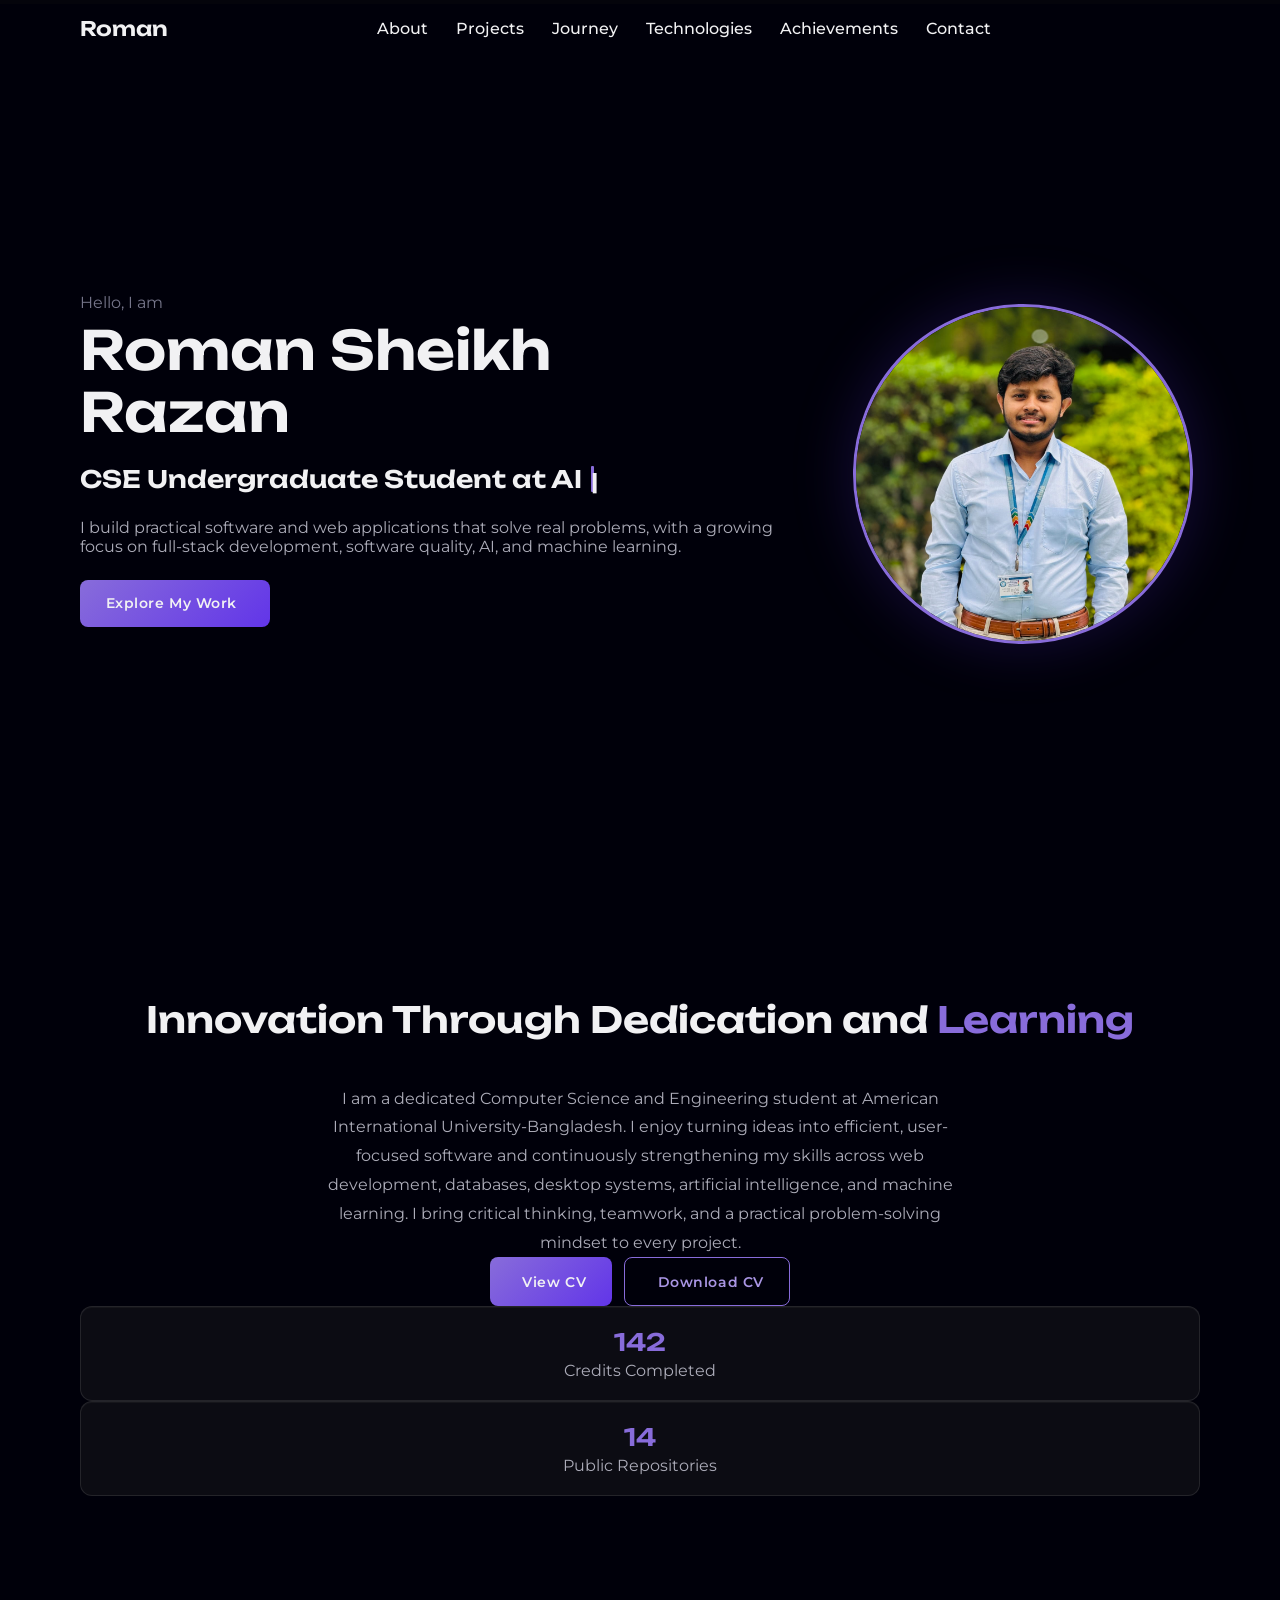
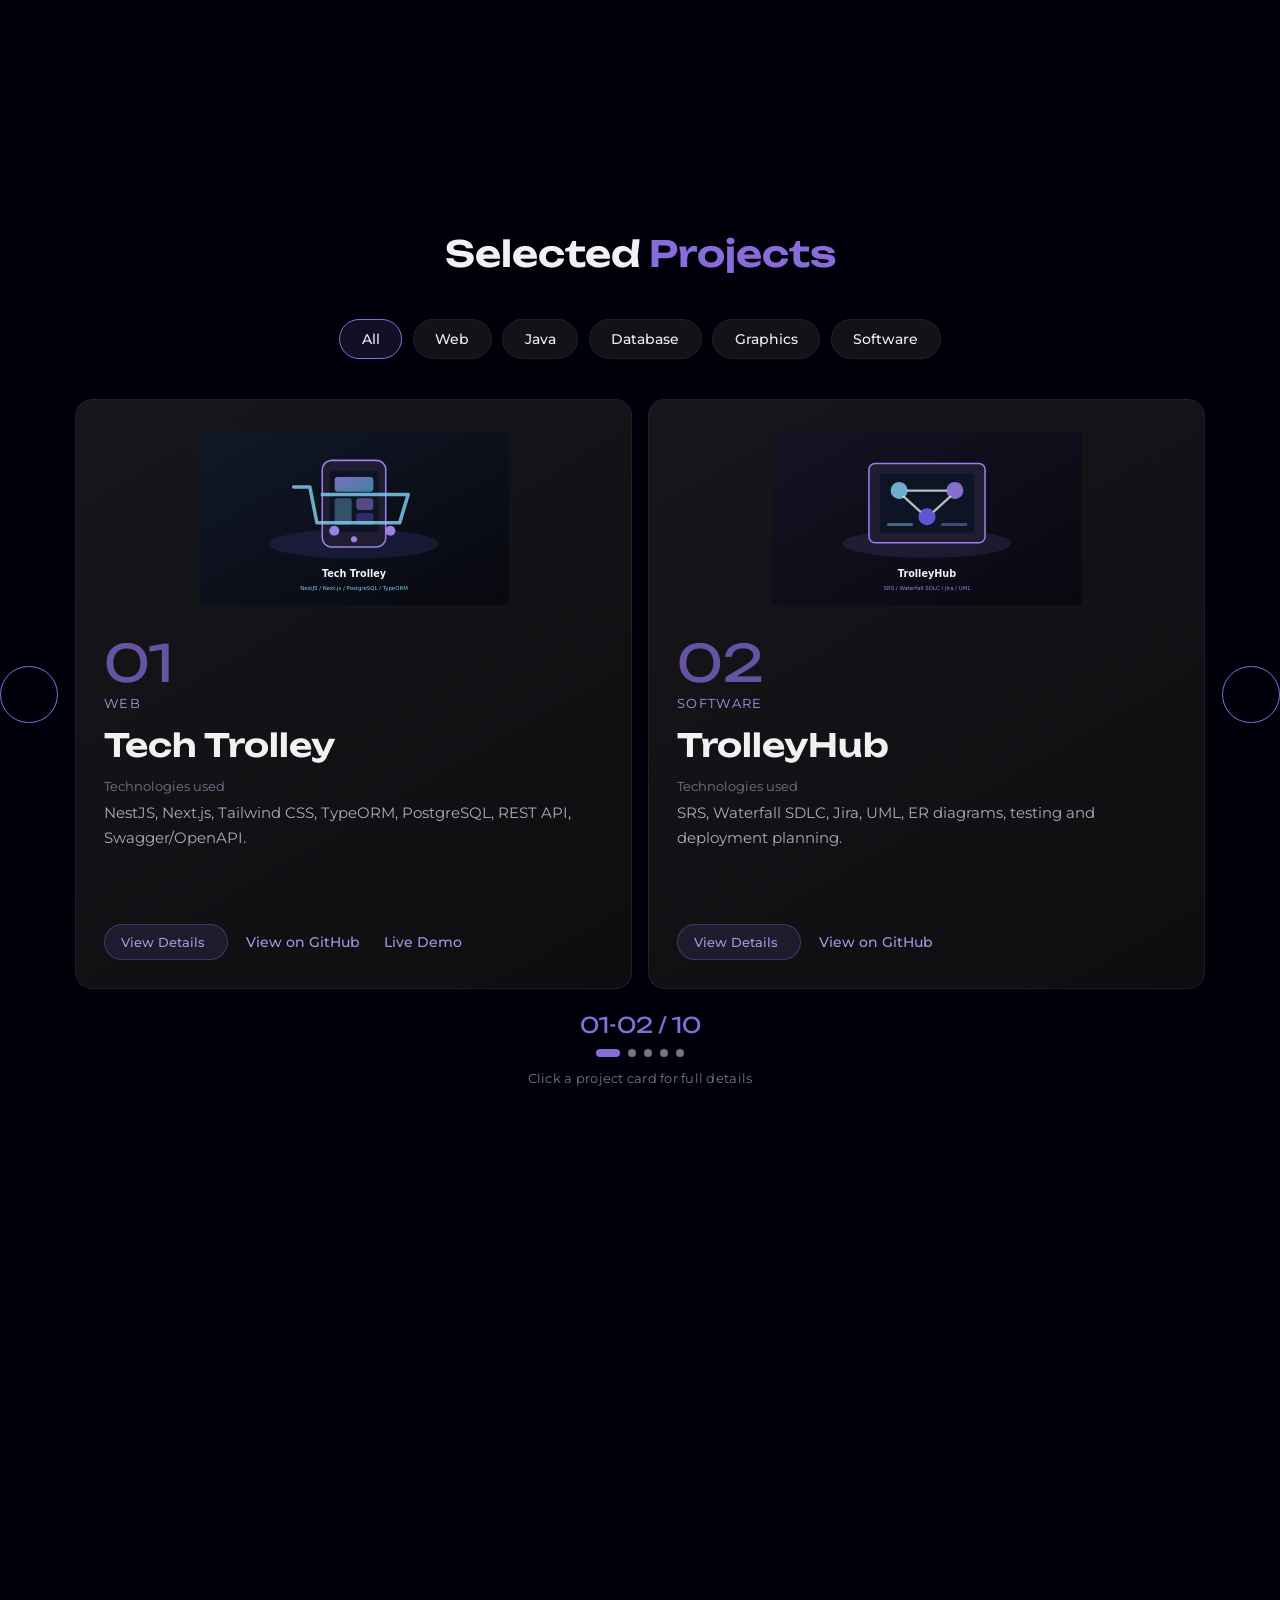
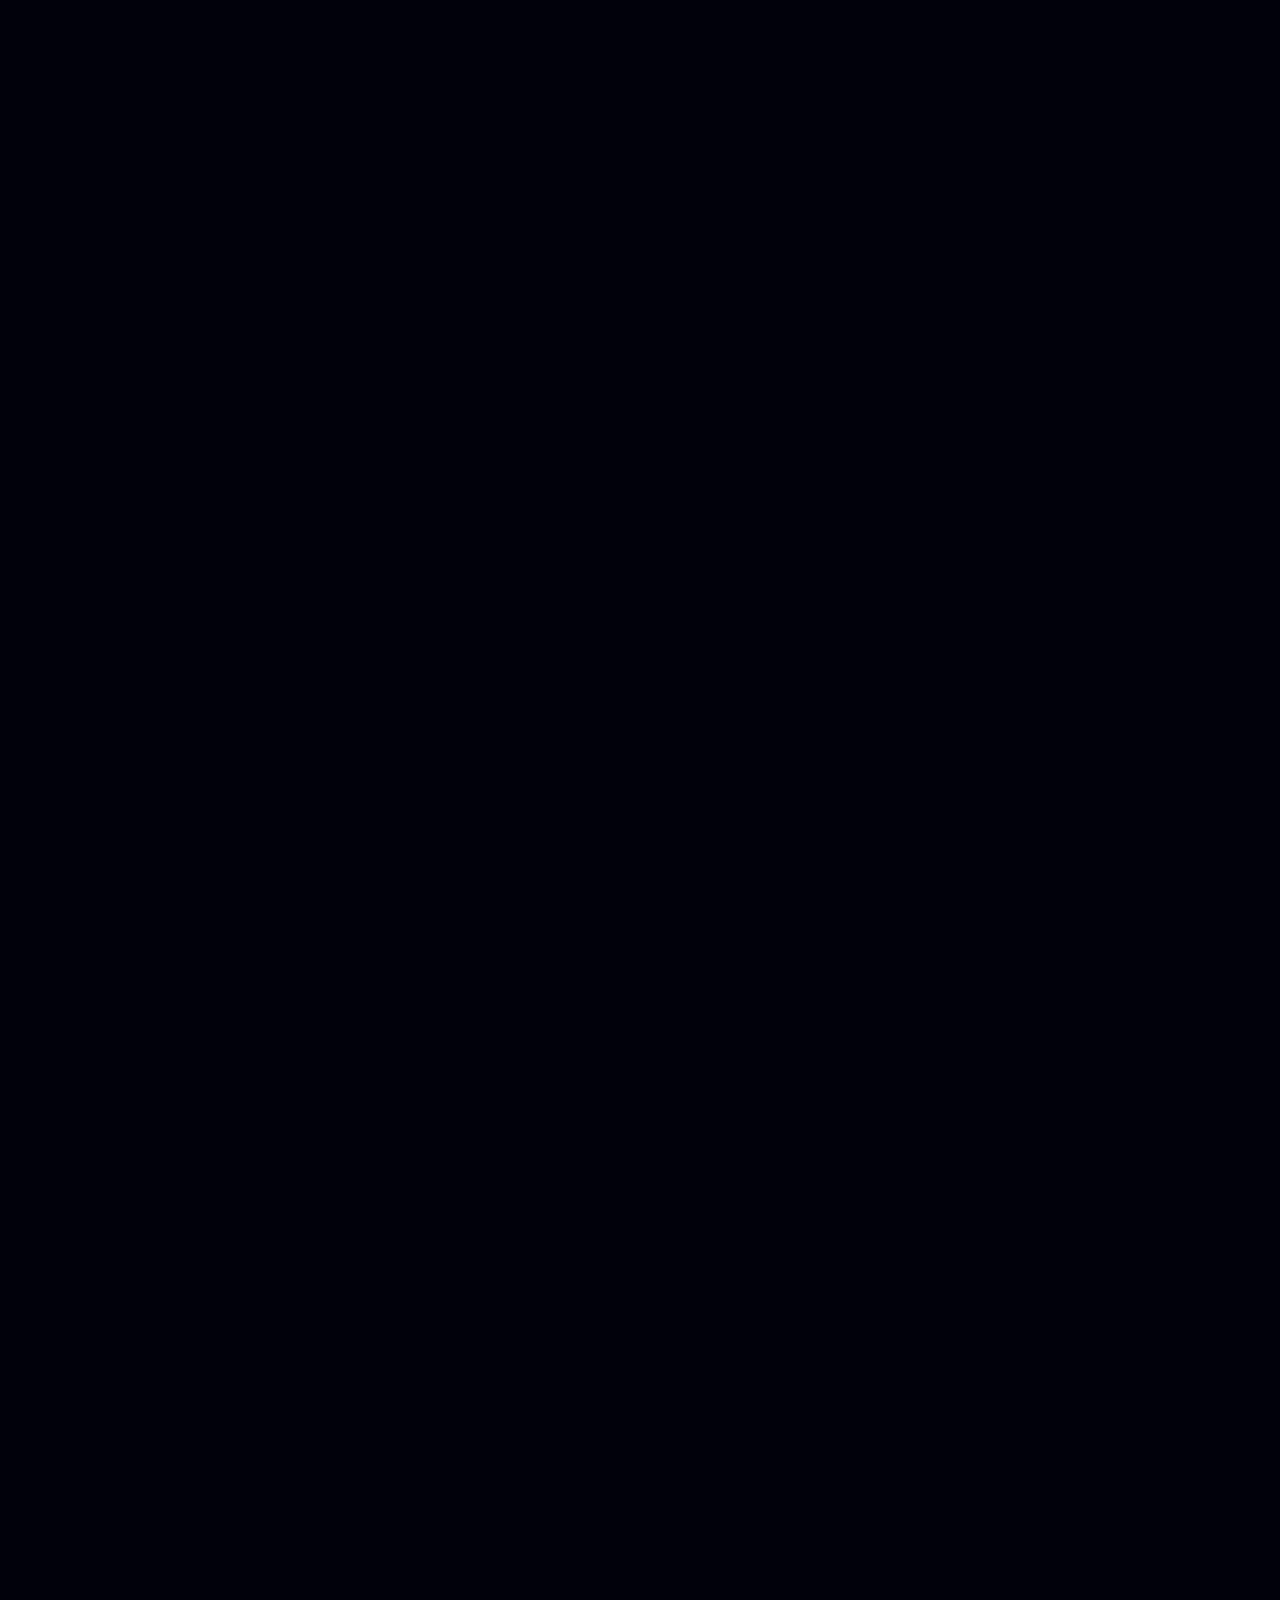
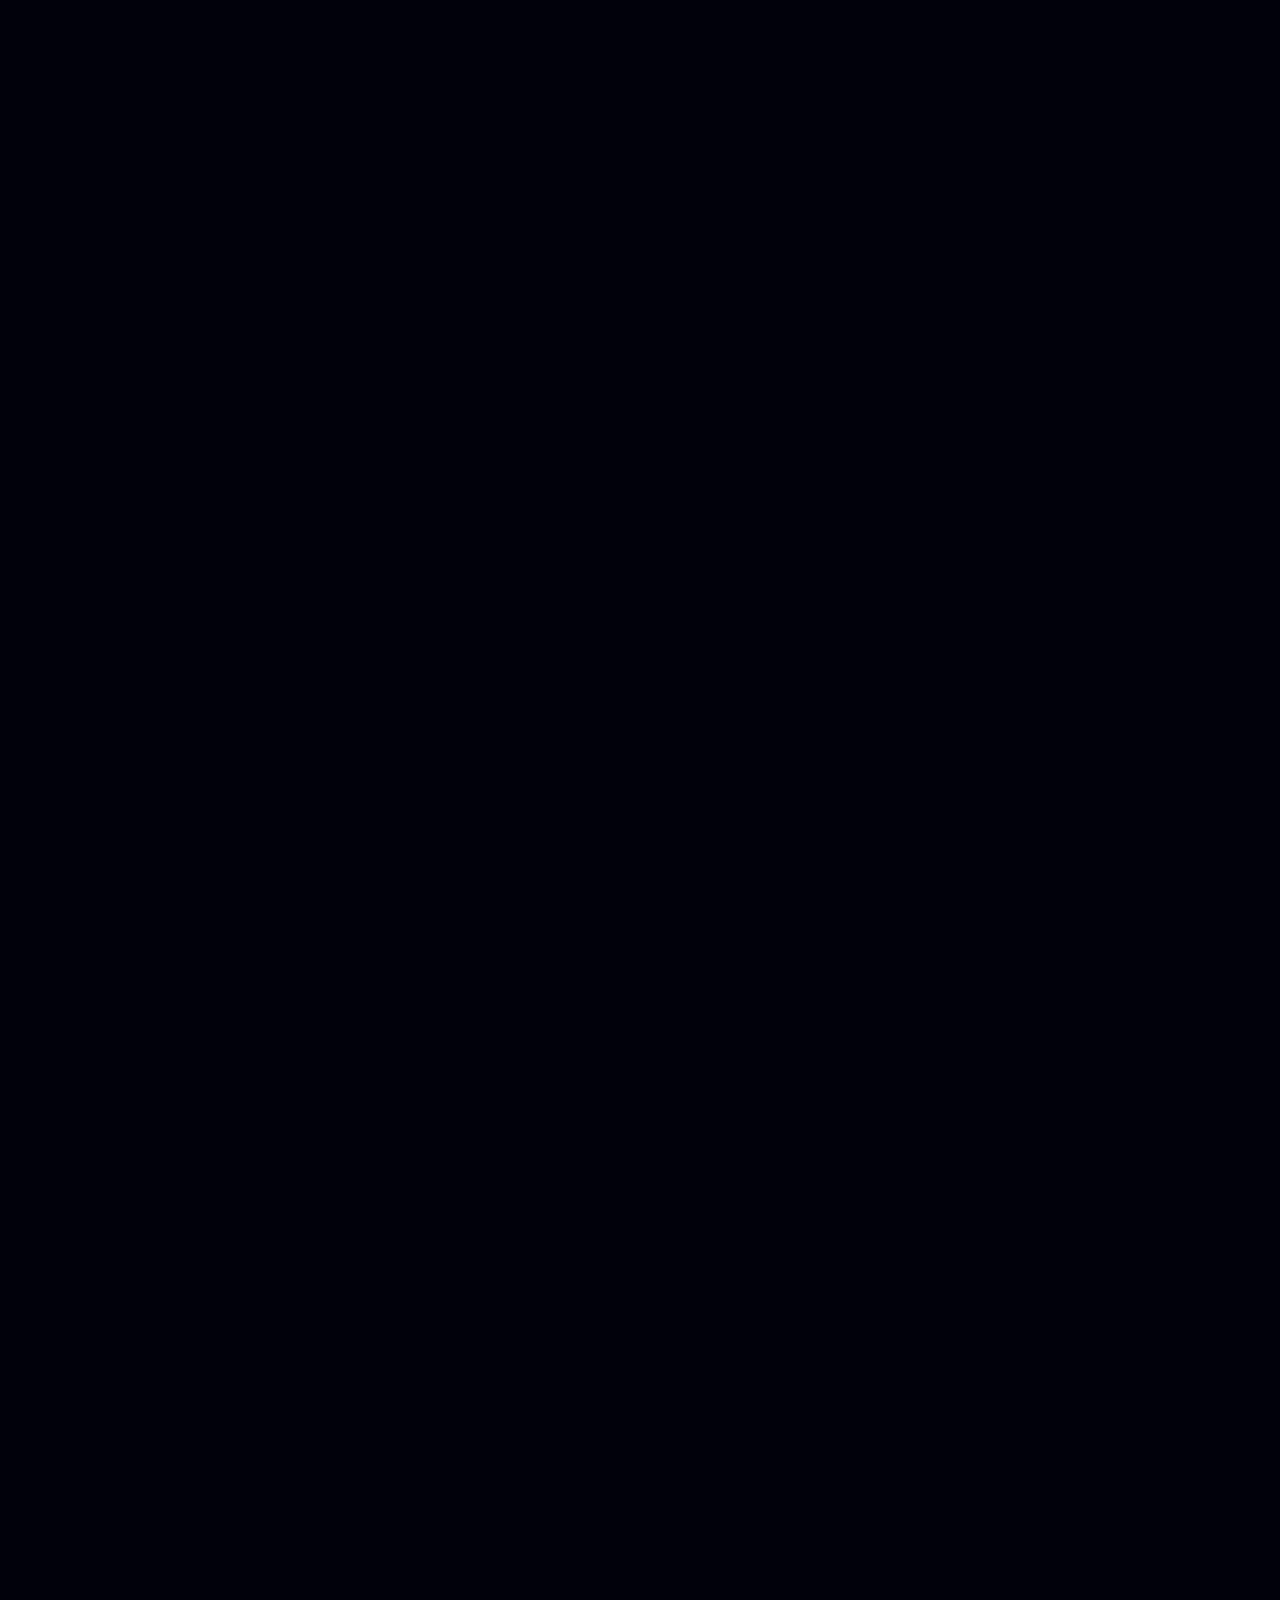
==== index.html @ 99ab16c2 "Update services and technology sections" ====
<!DOCTYPE html>
<html lang="en">
<head>
   <meta charset="UTF-8">
   <meta name="viewport" content="width=device-width, initial-scale=1.0">
   <meta name="description" content="Roman Sheikh Razan - CSE student, full-stack web developer, and software engineering enthusiast.">
   <meta name="author" content="Roman Sheikh Razan">
   <meta name="theme-color" content="#8b6cef">
   <meta property="og:title" content="Roman Sheikh Razan | Portfolio">
   <meta property="og:description" content="Projects, skills, education, and achievements of Roman Sheikh Razan.">
   <meta property="og:type" content="website">
   <meta property="og:url" content="https://romanrazan.github.io/Roman_Portfolio/">
   <meta property="og:image" content="assets/img/roman-profile.png">
   <link rel="canonical" href="https://romanrazan.github.io/Roman_Portfolio/">
   <title>Roman Sheikh Razan | CSE Undergraduate Student at AIUB</title>

   <link rel="icon" href="assets/img/roman-profile.png" type="image/png">
   <link rel="preconnect" href="https://fonts.googleapis.com">
   <link rel="preconnect" href="https://fonts.gstatic.com" crossorigin>
   <link rel="preconnect" href="https://cdnjs.cloudflare.com" crossorigin>
   <link rel="stylesheet" href="https://fonts.googleapis.com/css2?family=Montserrat:ital,wght@0,100..900;1,100..900&amp;family=Unbounded:wght@200..900&amp;display=swap">
   <link rel="stylesheet" href="https://cdnjs.cloudflare.com/ajax/libs/remixicon/4.6.0/remixicon.min.css">
   <link rel="stylesheet" href="assets/css/styles.css?v=roman-1">
   <script>
      (function () {
         var stored = localStorage.getItem('roman-portfolio-theme');
         var theme = stored === 'light' || stored === 'dark' ? stored : 'dark';
         document.documentElement.setAttribute('data-theme', theme);
      })();
   </script>
</head>
<body>
   <a href="#main-content" class="skip-link">Skip to main content</a>
   <div class="scroll-progress" aria-hidden="true">
      <div class="scroll-progress__bar" id="scroll-progress-bar"></div>
   </div>
   <header class="header" id="header">
      <nav class="nav container">
         <a href="#home" class="nav__logo" aria-label="Roman - home">Roman</a>

         <div class="nav__menu" id="nav-menu">
            <ul class="nav__list">
               <li><a href="#about" class="nav__link">About</a></li>
               <li><a href="#projects" class="nav__link">Projects</a></li>
               <li><a href="#journey" class="nav__link">Journey</a></li>
               <li><a href="#technologies" class="nav__link">Technologies</a></li>
               <li><a href="#achievements" class="nav__link">Achievements</a></li>
               <li><a href="#contact" class="nav__link">Contact</a></li>
            </ul>
            <button class="nav__close" id="nav-close" type="button" aria-label="Close menu">
               <i class="ri-close-line" aria-hidden="true"></i>
            </button>
         </div>

         <div class="nav__actions">
            <button class="theme-toggle" id="theme-toggle" type="button" aria-label="Switch theme">
               <span class="theme-toggle__sun"><i class="ri-sun-line" aria-hidden="true"></i></span>
               <span class="theme-toggle__moon"><i class="ri-moon-line" aria-hidden="true"></i></span>
            </button>
            <button class="nav__toggle" id="nav-toggle" type="button" aria-label="Open menu" aria-expanded="false">
               <i class="ri-menu-4-line" aria-hidden="true"></i>
            </button>
         </div>
      </nav>
   </header>

   <main id="main-content">
      <section class="home section" id="home" aria-label="Introduction">
         <div class="home__container container grid">
            <div class="home__data">
               <p class="home__greeting">Hello, I am</p>
               <h1 class="home__name" id="home-split" data-lines='["Roman Sheikh","Razan"]'>
                  <span class="home__name-line">Roman Sheikh</span>
                  <span class="home__name-line">Razan</span>
               </h1>
               <h2 class="home__profession">
                  <span id="home-typing" data-words='["CSE Undergraduate Student at AIUB","Full-Stack Web Developer","Software Engineering Enthusiast","AI &amp; ML Learner"]'>CSE Undergraduate Student at AIUB</span>
                  <span id="home-typing-cursor" class="home__typing-cursor" aria-hidden="true">|</span>
               </h2>
               <p class="home__description">
                  I build practical software and web applications that solve real problems,
                  with a growing focus on full-stack development, software quality, AI, and machine learning.
               </p>
               <div class="home__buttons">
                  <a href="#projects" class="button">Explore My Work <i class="ri-arrow-right-line" aria-hidden="true"></i></a>
               </div>
               <div class="home__social">
                  <a href="https://www.linkedin.com/in/roman-sheikh-razan-2b82a3399/" target="_blank" rel="noopener" class="home__social-link" aria-label="LinkedIn">
                     <i class="ri-linkedin-box-line" aria-hidden="true"></i>
                  </a>
                  <a href="https://github.com/romanrazan" target="_blank" rel="noopener" class="home__social-link" aria-label="GitHub">
                     <i class="ri-github-line" aria-hidden="true"></i>
                  </a>
                  <a href="mailto:romanrazan2004@gmail.com" class="home__social-link" aria-label="Email">
                     <i class="ri-mail-line" aria-hidden="true"></i>
                  </a>
                  <a href="https://www.facebook.com/share/1P8BKmxJtL/" target="_blank" rel="noopener" class="home__social-link" aria-label="Facebook">
                     <i class="ri-facebook-circle-line" aria-hidden="true"></i>
                  </a>
               </div>
            </div>

            <div class="home__image">
               <div class="home__blob">
                  <img src="assets/img/roman-profile.png" alt="Roman Sheikh Razan" class="home__perfil roman-profile">
               </div>
            </div>
         </div>
      </section>

      <section class="about section" id="about" aria-label="About">
         <div class="about__container container">
            <h2 class="section__title">Innovation Through Dedication and <span>Learning</span></h2>
            <p class="about__description">
               I am a dedicated Computer Science and Engineering student at American International
               University-Bangladesh. I enjoy turning ideas into efficient, user-focused software and
               continuously strengthening my skills across web development, databases, desktop systems,
               artificial intelligence, and machine learning. I bring critical thinking, teamwork, and
               a practical problem-solving mindset to every project.
            </p>

            <div class="about__resume-actions">
               <a href="assets/Roman_Sheikh_Razan_CV.pdf" class="button" target="_blank">
                  <i class="ri-file-text-line" aria-hidden="true"></i> View CV
               </a>
               <a href="assets/Roman_Sheikh_Razan_CV.pdf" class="button button--ghost" download>
                  <i class="ri-download-line" aria-hidden="true"></i> Download CV
               </a>
            </div>

            <div class="about__skills">
               <a href="#journey" class="about__skill about__skill--link">
                  <h3>142</h3><span>Credits Completed</span>
               </a>
               <a href="https://github.com/romanrazan?tab=repositories" target="_blank" rel="noopener" class="about__skill about__skill--link">
                  <h3>14</h3><span>Public Repositories</span>
               </a>
               <a href="#technologies" class="about__skill about__skill--link">
                  <h3>37</h3><span>Technologies &amp; Tools</span>
               </a>
               <a href="#journey" class="about__skill about__skill--link">
                  <h3>12th</h3><span>Current Semester</span>
               </a>
            </div>
         </div>
      </section>

      <section class="projects section" id="projects" aria-label="Projects">
         <div class="projects__container container">
            <h2 class="section__title">Selected <span>Projects</span></h2>

            <div class="projects__filters" id="projects-filters" role="tablist" aria-label="Project categories">
               <button type="button" class="projects__filter projects__filter-active" data-filter="all" role="tab" aria-selected="true">All</button>
               <button type="button" class="projects__filter" data-filter="web" role="tab" aria-selected="false">Web</button>
               <button type="button" class="projects__filter" data-filter="java" role="tab" aria-selected="false">Java</button>
               <button type="button" class="projects__filter" data-filter="database" role="tab" aria-selected="false">Database</button>
               <button type="button" class="projects__filter" data-filter="graphics" role="tab" aria-selected="false">Graphics</button>
               <button type="button" class="projects__filter" data-filter="software" role="tab" aria-selected="false">Software</button>
            </div>

            <div class="projects__slider" id="projects-carousel">
               <button type="button" class="projects__button" id="projects-prev-btn" aria-label="Previous projects">
                  <i class="ri-arrow-left-s-line" aria-hidden="true"></i>
               </button>
               <div class="projects__viewport" id="projects-viewport">
                  <div class="projects__track" id="projects-track">
                     <article class="projects__slide projects__slide--clickable" data-category="web" data-project-id="01" tabindex="0" role="button" aria-label="View details for Tech Trolley">
                        <div class="projects__card">
                           <div class="projects__image">
                              <img src="assets/img/project-tech-trolley.svg" alt="Tech Trolley project" class="projects__img">
                           </div>
                           <div class="projects__data">
                              <span class="projects__number">01</span>
                              <span class="projects__category">Web</span>
                              <h3 class="projects__title">Tech Trolley</h3>
                              <p class="projects__description"><span>Technologies used</span>NestJS, Next.js, Tailwind CSS, TypeORM, PostgreSQL, REST API, Swagger/OpenAPI.</p>
                              <div class="projects__actions">
                                 <button type="button" class="projects__details-btn" data-project-id="01">View Details <i class="ri-arrow-right-line"></i></button>
                                 <a href="https://github.com/romanrazan/Tech-Trolley-Mobile-Shop-Inventory-and-Internal-Sales-Management-System" target="_blank" rel="noopener" class="projects__link projects__github-link">View on GitHub <i class="ri-github-line"></i></a>
                                 <a href="https://tech-trolley.vercel.app/login" target="_blank" rel="noopener" class="projects__link projects__github-link">Live Demo <i class="ri-external-link-line"></i></a>
                              </div>
                           </div>
                        </div>
                     </article>

                     <article class="projects__slide projects__slide--clickable" data-category="software" data-project-id="02" tabindex="0" role="button" aria-label="View details for TrolleyHub">
                        <div class="projects__card">
                           <div class="projects__image">
                              <img src="assets/img/project-trolleyhub.svg" alt="TrolleyHub project" class="projects__img">
                           </div>
                           <div class="projects__data">
                              <span class="projects__number">02</span>
                              <span class="projects__category">Software</span>
                              <h3 class="projects__title">TrolleyHub</h3>
                              <p class="projects__description"><span>Technologies used</span>SRS, Waterfall SDLC, Jira, UML, ER diagrams, testing and deployment planning.</p>
                              <div class="projects__actions">
                                 <button type="button" class="projects__details-btn" data-project-id="02">View Details <i class="ri-arrow-right-line"></i></button>
                                 <a href="https://github.com/romanrazan/TROLLEYHUB--A-Centralized-Inventory-and-Sales-Management-System-SRE-REPORT" target="_blank" rel="noopener" class="projects__link projects__github-link">View on GitHub <i class="ri-github-line"></i></a>
                              </div>
                           </div>
                        </div>
                     </article>

                     <article class="projects__slide projects__slide--clickable" data-category="web" data-project-id="03" tabindex="0" role="button" aria-label="View details for Programming Contest Management System">
                        <div class="projects__card">
                           <div class="projects__image">
                              <img src="assets/img/project-pcms.svg" alt="Programming Contest Management System project" class="projects__img">
                           </div>
                           <div class="projects__data">
                              <span class="projects__number">03</span>
                              <span class="projects__category">Web</span>
                              <h3 class="projects__title">Programming Contest Management System</h3>
                              <p class="projects__description"><span>Technologies used</span>PHP, Oracle Database, JavaScript, PL/SQL, MVC, role-based access control.</p>
                              <div class="projects__actions">
                                 <button type="button" class="projects__details-btn" data-project-id="03">View Details <i class="ri-arrow-right-line"></i></button>
                                 <a href="https://github.com/romanrazan/Programming-Contest-Management-System" target="_blank" rel="noopener" class="projects__link projects__github-link">View on GitHub <i class="ri-github-line"></i></a>
                              </div>
                           </div>
                        </div>
                     </article>

                     <article class="projects__slide projects__slide--clickable" data-category="web" data-project-id="04" tabindex="0" role="button" aria-label="View details for Online Computer Shop">
                        <div class="projects__card">
                           <div class="projects__image">
                              <img src="assets/img/project-online-computer-shop.svg" alt="Online Computer Shop project" class="projects__img">
                           </div>
                           <div class="projects__data">
                              <span class="projects__number">04</span>
                              <span class="projects__category">Web</span>
                              <h3 class="projects__title">Online Computer Shop</h3>
                              <p class="projects__description"><span>Technologies used</span>HTML, CSS, JavaScript, PHP, AJAX, MySQL, MVC, Git &amp; GitHub.</p>
                              <div class="projects__actions">
                                 <button type="button" class="projects__details-btn" data-project-id="04">View Details <i class="ri-arrow-right-line"></i></button>
                                 <a href="https://github.com/romanrazan/Web_Tech_Project_Online_Computer_Shop" target="_blank" rel="noopener" class="projects__link projects__github-link">View on GitHub <i class="ri-github-line"></i></a>
                              </div>
                           </div>
                        </div>
                     </article>

                     <article class="projects__slide projects__slide--clickable" data-category="software" data-project-id="05" tabindex="0" role="button" aria-label="View details for SkillBridge">
                        <div class="projects__card">
                           <div class="projects__image">
                              <img src="assets/img/project-skillbridge.svg" alt="SkillBridge project" class="projects__img">
                           </div>
                           <div class="projects__data">
                              <span class="projects__number">05</span>
                              <span class="projects__category">Software</span>
                              <h3 class="projects__title">SkillBridge</h3>
                              <p class="projects__description"><span>Technologies used</span>Agile Scrum, Jira, Trello, Figma, software testing, documentation, Git &amp; GitHub.</p>
                              <div class="projects__actions">
                                 <button type="button" class="projects__details-btn" data-project-id="05">View Details <i class="ri-arrow-right-line"></i></button>
                                 <a href="https://github.com/romanrazan/SQT_SkillBridge-A-Micro-Freelancing-Platform-for-University-Students" target="_blank" rel="noopener" class="projects__link projects__github-link">View on GitHub <i class="ri-github-line"></i></a>
                              </div>
                           </div>
                        </div>
                     </article>

                     <article class="projects__slide projects__slide--clickable" data-category="software" data-project-id="06" tabindex="0" role="button" aria-label="View details for Shop Management System">
                        <div class="projects__card">
                           <div class="projects__image">
                              <img src="assets/img/project-shop-management.svg" alt="Shop Management System project" class="projects__img">
                           </div>
                           <div class="projects__data">
                              <span class="projects__number">06</span>
                              <span class="projects__category">Software</span>
                              <h3 class="projects__title">Shop Management System</h3>
                              <p class="projects__description"><span>Technologies used</span>C#, .NET Framework, SQL Server, OOP, Windows desktop UI, Git &amp; GitHub.</p>
                              <div class="projects__actions">
                                 <button type="button" class="projects__details-btn" data-project-id="06">View Details <i class="ri-arrow-right-line"></i></button>
                                 <a href="https://github.com/romanrazan/C-Sharp-Project-Shop-Management-" target="_blank" rel="noopener" class="projects__link projects__github-link">View on GitHub <i class="ri-github-line"></i></a>
                              </div>
                           </div>
                        </div>
                     </article>

                     <article class="projects__slide projects__slide--clickable" data-category="graphics" data-project-id="07" tabindex="0" role="button" aria-label="View details for Train Journey Simulation">
                        <div class="projects__card">
                           <div class="projects__image">
                              <img src="assets/img/project-train-journey.svg" alt="Train Journey Simulation project" class="projects__img">
                           </div>
                           <div class="projects__data">
                              <span class="projects__number">07</span>
                              <span class="projects__category">Graphics</span>
                              <h3 class="projects__title">Train Journey Simulation</h3>
                              <p class="projects__description"><span>Technologies used</span>C++, OpenGL, GLUT, animation, transformations, computer graphics, Git &amp; GitHub.</p>
                              <div class="projects__actions">
                                 <button type="button" class="projects__details-btn" data-project-id="07">View Details <i class="ri-arrow-right-line"></i></button>
                                 <a href="https://github.com/romanrazan/Computer-Graphics-Project-Journey-By-Train-" target="_blank" rel="noopener" class="projects__link projects__github-link">View on GitHub <i class="ri-github-line"></i></a>
                              </div>
                           </div>
                        </div>
                     </article>

                     <article class="projects__slide projects__slide--clickable" data-category="database" data-project-id="08" tabindex="0" role="button" aria-label="View details for Train Ticket Reservation">
                        <div class="projects__card">
                           <div class="projects__image">
                              <img src="assets/img/project-train-reservation.svg" alt="Train Ticket Reservation System project" class="projects__img">
                           </div>
                           <div class="projects__data">
                              <span class="projects__number">08</span>
                              <span class="projects__category">Database</span>
                              <h3 class="projects__title">Train Ticket Reservation</h3>
                              <p class="projects__description"><span>Technologies used</span>Oracle SQL Express, MySQL, relational database design, optimized SQL queries, Git &amp; GitHub.</p>
                              <div class="projects__actions">
                                 <button type="button" class="projects__details-btn" data-project-id="08">View Details <i class="ri-arrow-right-line"></i></button>
                                 <a href="https://github.com/romanrazan/Database_Project-The-Online-Train-Reservation-System-" target="_blank" rel="noopener" class="projects__link projects__github-link">View on GitHub <i class="ri-github-line"></i></a>
                              </div>
                           </div>
                        </div>
                     </article>

                     <article class="projects__slide projects__slide--clickable" data-category="java" data-project-id="09" tabindex="0" role="button" aria-label="View details for Computer Accessories Shop">
                        <div class="projects__card">
                           <div class="projects__image">
                              <img src="assets/img/project-computer-accessories.svg" alt="Computer Accessories Shop project" class="projects__img">
                           </div>
                           <div class="projects__data">
                              <span class="projects__number">09</span>
                              <span class="projects__category">Java</span>
                              <h3 class="projects__title">Computer Accessories Shop</h3>
                              <p class="projects__description"><span>Technologies used</span>Java, Swing, OOP, authentication, product and order management, Git &amp; GitHub.</p>
                              <div class="projects__actions">
                                 <button type="button" class="projects__details-btn" data-project-id="09">View Details <i class="ri-arrow-right-line"></i></button>
                                 <a href="https://github.com/romanrazan/Computer-Accessories-Shop" target="_blank" rel="noopener" class="projects__link projects__github-link">View on GitHub <i class="ri-github-line"></i></a>
                              </div>
                           </div>
                        </div>
                     </article>

                     <article class="projects__slide projects__slide--clickable" data-category="web" data-project-id="10" tabindex="0" role="button" aria-label="View more projects on GitHub">
                        <div class="projects__card">
                           <div class="projects__image">
                              <img src="assets/img/project-roman-github.svg" alt="Roman Sheikh Razan GitHub projects" class="projects__img">
                           </div>
                           <div class="projects__data">
                              <span class="projects__number">10</span>
                              <span class="projects__category">Web</span>
                              <h3 class="projects__title">More on GitHub</h3>
                              <p class="projects__description"><span>Technologies used</span>NestJS, Next.js, TypeScript, PHP, Java, C#, C++, SQL, Git &amp; GitHub.</p>
                              <div class="projects__actions">
                                 <button type="button" class="projects__details-btn" data-project-id="10">View Details <i class="ri-arrow-right-line"></i></button>
                                 <a href="https://github.com/romanrazan?tab=repositories" target="_blank" rel="noopener" class="projects__link projects__github-link">View on GitHub <i class="ri-github-line"></i></a>
                              </div>
                           </div>
                        </div>
                     </article>
                  </div>
               </div>
               <button type="button" class="projects__button" id="projects-next-btn" aria-label="Next projects">
                  <i class="ri-arrow-right-s-line" aria-hidden="true"></i>
               </button>
            </div>
            <p class="projects__counter" id="projects-counter">01-02 / 10</p>
            <div class="projects__dots" id="projects-dots"></div>
            <p class="projects__hint">Click a project card for full details</p>
         </div>
      </section>

      <script type="application/json" id="projects-modal-data">
      [
         {
            "id": "01",
            "plain_title": "Tech Trolley: Mobile Shop Inventory and Internal Sales Management System",
            "category": "Full-Stack Web",
            "image": "assets/img/project-tech-trolley.svg",
            "image_alt": "Tech Trolley mobile shop inventory and sales system",
            "features": ["Centralized inventory, purchases, sales, customer, supplier, account, and expense management", "Separate Owner, Manager, and Salesperson permissions", "IMEI and serial-number tracking for individual devices", "REST API documentation and testing with Swagger/OpenAPI"],
            "metrics": [{"value": "3", "label": "User Roles"}, {"value": "IMEI", "label": "Tracking"}, {"value": "Full", "label": "Stack"}],
            "tech_stack": ["NestJS", "Next.js", "Tailwind CSS", "TypeORM", "PostgreSQL", "REST API", "Swagger/OpenAPI"],
            "challenges": ["Protecting sensitive financial and operational information", "Tracking unique devices and stock status accurately", "Coordinating a modern frontend with a documented backend API"],
            "github_url": "https://github.com/romanrazan/Tech-Trolley-Mobile-Shop-Inventory-and-Internal-Sales-Management-System",
            "link_text": "View on GitHub",
            "live_url": "https://tech-trolley.vercel.app/login",
            "live_text": "Live Demo"
         },
         {
            "id": "02",
            "plain_title": "TrolleyHub: A Centralized Inventory and Sales Management System",
            "category": "Software Engineering",
            "image": "assets/img/project-trolleyhub.svg",
            "image_alt": "TrolleyHub inventory and sales management system plan",
            "features": ["Comprehensive Software Requirements Specification for inventory and sales management", "Functional and non-functional requirements for authentication, inventory, purchases, sales, payments, accounts, and reporting", "Use Case, Activity, and ER diagrams for system modeling", "Testing, deployment, marketing, and cost-profit planning"],
            "metrics": [{"value": "19", "label": "Week Plan"}, {"value": "SRS", "label": "Deliverable"}, {"value": "Waterfall", "label": "SDLC"}],
            "tech_stack": ["SRS", "Waterfall SDLC", "Jira", "UML", "ER Diagrams", "Testing Planning"],
            "challenges": ["Turning business needs into complete system requirements", "Planning phases, schedules, tasks, and deliverables", "Modeling workflows, users, and database relationships clearly"],
            "github_url": "https://github.com/romanrazan/TROLLEYHUB--A-Centralized-Inventory-and-Sales-Management-System-SRE-REPORT",
            "link_text": "View on GitHub"
         },
         {
            "id": "03",
            "plain_title": "Programming Contest Management System (PCMS)",
            "category": "Full-Stack Web",
            "image": "assets/img/project-pcms.svg",
            "image_alt": "Programming Contest Management System",
            "features": ["Role-based application for Participants, Organizers, and Administrators", "Contest registration, problem management, submission tracking, and leaderboards", "Announcements and user management with role-based access control", "Complete requirements, database, implementation, and testing documentation"],
            "metrics": [{"value": "3", "label": "User Roles"}, {"value": "Oracle", "label": "Database"}, {"value": "MVC", "label": "Pattern"}],
            "tech_stack": ["PHP", "Oracle Database", "JavaScript", "PL/SQL", "MVC"],
            "challenges": ["Designing secure permissions for three user roles", "Integrating PHP and PL/SQL with an Oracle database", "Keeping contest, submission, and leaderboard data consistent"],
            "github_url": "https://github.com/romanrazan/Programming-Contest-Management-System",
            "link_text": "View on GitHub"
         },
         {
            "id": "04",
            "plain_title": "Online Computer Shop",
            "category": "Full-Stack Web",
            "image": "assets/img/project-online-computer-shop.svg",
            "image_alt": "Online Computer Shop",
            "features": ["Secure authentication and session management", "Product, cart, review, and order workflows", "Dynamic search and filtering with AJAX and JSON", "Responsive interface and MVC-based organization"],
            "metrics": [{"value": "6", "label": "Core Workflows"}, {"value": "Full", "label": "Stack"}, {"value": "MVC", "label": "Pattern"}],
            "tech_stack": ["HTML", "CSS", "JavaScript", "PHP", "AJAX", "MySQL"],
            "challenges": ["Designing secure CRUD operations", "Maintaining a normalized product and order database", "Creating fast interactions without full-page reloads"],
            "github_url": "https://github.com/romanrazan/Web_Tech_Project_Online_Computer_Shop",
            "link_text": "View on GitHub"
         },
         {
            "id": "05",
            "plain_title": "SkillBridge",
            "category": "Software Quality & Testing",
            "image": "assets/img/project-skillbridge.svg",
            "image_alt": "SkillBridge micro-freelancing platform",
            "features": ["Micro-freelancing concept for university students", "Agile Scrum planning and documentation", "Test-case design, bug tracking, and quality reporting", "UI/UX prototyping and version control"],
            "metrics": [{"value": "Agile", "label": "Method"}, {"value": "QA", "label": "Focus"}, {"value": "2", "label": "Tracking Tools"}],
            "tech_stack": ["Jira", "Trello", "Figma", "Git", "Software Testing"],
            "challenges": ["Translating requirements into testable behavior", "Maintaining clear quality documentation", "Coordinating work through Scrum practices"],
            "github_url": "https://github.com/romanrazan/SQT_SkillBridge-A-Micro-Freelancing-Platform-for-University-Students",
            "link_text": "View on GitHub"
         },
         {
            "id": "06",
            "plain_title": "Shop Management System",
            "category": "Desktop Software",
            "image": "assets/img/project-shop-management.svg",
            "image_alt": "Shop Management System",
            "features": ["Inventory, sales, customer, and billing management", "Secure authentication and database-backed CRUD", "Sales reporting and daily-operation automation", "User-friendly desktop interface"],
            "metrics": [{"value": "4", "label": "Business Areas"}, {"value": "OOP", "label": "Design"}, {"value": "SQL", "label": "Storage"}],
            "tech_stack": ["C#", ".NET Framework", "SQL Server", "OOP"],
            "challenges": ["Keeping inventory and sales data consistent", "Building reusable object-oriented components", "Designing efficient desktop workflows"],
            "github_url": "https://github.com/romanrazan/C-Sharp-Project-Shop-Management-",
            "link_text": "View on GitHub"
         },
         {
            "id": "07",
            "plain_title": "Train Journey Simulation",
            "category": "Computer Graphics",
            "image": "assets/img/project-train-journey.svg",
            "image_alt": "Train Journey Simulation",
            "features": ["Animated train journey through a countryside environment", "Moving clouds, ships, speedboats, and train elements", "Day-to-night visual transitions", "Mountains, river, castle, and lighthouse scenery"],
            "metrics": [{"value": "2D", "label": "Animation"}, {"value": "Real-time", "label": "Motion"}, {"value": "Day/Night", "label": "Scenes"}],
            "tech_stack": ["C++", "OpenGL", "GLUT", "Computer Graphics"],
            "challenges": ["Coordinating multiple animation timelines", "Applying transformations to complex scenes", "Maintaining smooth real-time rendering"],
            "github_url": "https://github.com/romanrazan/Computer-Graphics-Project-Journey-By-Train-",
            "link_text": "View on GitHub"
         },
         {
            "id": "08",
            "plain_title": "Online Train Ticket Reservation System",
            "category": "Database",
            "image": "assets/img/project-train-reservation.svg",
            "image_alt": "Online Train Ticket Reservation System",
            "features": ["Ticket booking and cancellation", "Passenger, train, seat, and reservation records", "Relational schema with optimized queries", "Automated reservation workflows"],
            "metrics": [{"value": "5", "label": "Core Entities"}, {"value": "2", "label": "Database Systems"}, {"value": "SQL", "label": "Driven"}],
            "tech_stack": ["Oracle SQL Express", "MySQL", "Database Design", "SQL"],
            "challenges": ["Preserving seat and reservation integrity", "Designing normalized relational data", "Reducing manual booking operations"],
            "github_url": "https://github.com/romanrazan/Database_Project-The-Online-Train-Reservation-System-",
            "link_text": "View on GitHub"
         },
         {
            "id": "09",
            "plain_title": "Computer Accessories Shop",
            "category": "Java Software",
            "image": "assets/img/project-computer-accessories.svg",
            "image_alt": "Computer Accessories Shop",
            "features": ["Admin and customer dashboards", "Product, category, and order management", "Interactive custom PC Builder", "Authentication and payment workflows"],
            "metrics": [{"value": "2", "label": "User Roles"}, {"value": "OOP", "label": "Architecture"}, {"value": "GUI", "label": "Interface"}],
            "tech_stack": ["Java", "Swing", "OOP"],
            "challenges": ["Modeling shop operations through classes", "Building an intuitive Swing interface", "Connecting product selection to order workflows"],
            "github_url": "https://github.com/romanrazan/Computer-Accessories-Shop",
            "link_text": "View on GitHub"
         },
         {
            "id": "10",
            "plain_title": "Roman Sheikh Razan on GitHub",
            "category": "Project Collection",
            "image": "assets/img/project-roman-github.svg",
            "image_alt": "Roman Sheikh Razan GitHub projects",
            "features": ["Fourteen public repositories", "Full-stack, software engineering, database, graphics, and testing work", "Academic and practical software projects", "Continuously updated development profile"],
            "metrics": [{"value": "14", "label": "Public Repos"}, {"value": "9", "label": "Featured Projects"}, {"value": "2026", "label": "Current"}],
            "tech_stack": ["NestJS", "Next.js", "TypeScript", "PHP", "Java", "C#", "C++", "SQL"],
            "challenges": ["Growing projects across multiple technical domains", "Improving documentation and code quality", "Turning academic work into portfolio-ready software"],
            "github_url": "https://github.com/romanrazan?tab=repositories",
            "link_text": "All Repositories"
         }
      ]
      </script>

      <div class="project-modal" id="project-modal" hidden aria-hidden="true">
         <div class="project-modal__backdrop" data-modal-close></div>
         <div class="project-modal__dialog" role="dialog" aria-modal="true" aria-labelledby="project-modal-title">
            <button type="button" class="project-modal__close" data-modal-close aria-label="Close project details">
               <i class="ri-close-line" aria-hidden="true"></i>
            </button>
            <div class="project-modal__hero">
               <img src="" alt="" class="project-modal__img" id="project-modal-img" loading="lazy" decoding="async">
               <div class="project-modal__hero-overlay">
                  <span class="project-modal__category" id="project-modal-category"></span>
                  <h3 class="project-modal__title" id="project-modal-title"></h3>
               </div>
            </div>
            <div class="project-modal__body">
               <section class="project-modal__section">
                  <h4 class="project-modal__section-title"><i class="ri-star-line" aria-hidden="true"></i> Features</h4>
                  <ul class="project-modal__list" id="project-modal-features"></ul>
               </section>
               <section class="project-modal__section">
                  <h4 class="project-modal__section-title"><i class="ri-bar-chart-box-line" aria-hidden="true"></i> Project Snapshot</h4>
                  <div class="project-modal__metrics" id="project-modal-metrics"></div>
               </section>
               <section class="project-modal__section">
                  <h4 class="project-modal__section-title"><i class="ri-code-box-line" aria-hidden="true"></i> Technologies</h4>
                  <div class="project-modal__tags" id="project-modal-tech"></div>
               </section>
               <section class="project-modal__section">
                  <h4 class="project-modal__section-title"><i class="ri-lightbulb-line" aria-hidden="true"></i> Development Focus</h4>
                  <ul class="project-modal__list" id="project-modal-challenges"></ul>
               </section>
                <div class="project-modal__footer" id="project-modal-footer" hidden>
                   <a href="" class="project-modal__github" id="project-modal-github" target="_blank" rel="noopener">
                      <i class="ri-github-fill" aria-hidden="true"></i>
                      <span id="project-modal-github-text">View on GitHub</span>
                   </a>
                   <a href="" class="project-modal__github" id="project-modal-live" target="_blank" rel="noopener" hidden>
                      <i class="ri-external-link-line" aria-hidden="true"></i>
                      <span id="project-modal-live-text">Live Demo</span>
                   </a>
                </div>
            </div>
         </div>
      </div>

      <section class="work section" id="journey" aria-label="Education and journey">
         <div class="work__container container">
            <h2 class="section__title">Education <span>Journey</span></h2>
            <div class="work__list">
               <article class="work__card">
                  <span class="work__number">01</span>
                  <h3 class="work__title">BSc Computer Science &amp; Engineering</h3>
                  <p class="work__description">American International University-Bangladesh (AIUB)<br>2023 - Present | CGPA 3.43/4.00 | 12th Semester</p>
               </article>
               <article class="work__card">
                  <span class="work__number">02</span>
                  <h3 class="work__title">Higher Secondary Certificate</h3>
                  <p class="work__description">Mirpur College, Dhaka<br>2019 - 2021 | GPA 4.33/5.00</p>
               </article>
               <article class="work__card">
                  <span class="work__number">03</span>
                  <h3 class="work__title">Secondary School Certificate</h3>
                  <p class="work__description">Dhanmondi Govt. Boys High School<br>2014 - 2019 | GPA 3.94/5.00</p>
               </article>
            </div>
         </div>
      </section>

      <section class="services section" id="services" aria-label="What I offer">
         <div class="services__container container">
            <h2 class="section__title">What I <span>Offer</span></h2>
            <div class="services__accordion" id="services-accordion">
               <article class="services__item services__item-active">
                  <div class="services__header">
                     <h3 class="services__title">Full-Stack Web Development</h3>
                     <i class="ri-subtract-line services__icon"></i>
                  </div>
                  <div class="services__content">
                     <div class="services__content-inner">
                        <p class="services__description">
                           I develop responsive, user-friendly web applications using modern frontend and
                           backend technologies. Through hands-on projects, I have gained experience in
                           building full-stack systems, developing RESTful APIs, managing databases, and
                           implementing secure authentication. I focus on clean UI, efficient functionality,
                           secure data handling, and maintainable code.
                        </p>
                        <h4 class="services__subtitle">Focus Areas</h4>
                        <ul class="services__focus-list">
                           <li>Full-Stack Web Application Development</li>
                           <li>RESTful API Development &amp; Integration</li>
                           <li>Responsive UI &amp; User Experience</li>
                           <li>Secure Authentication &amp; Data Management</li>
                        </ul>
                        <h4 class="services__subtitle">Skills &amp; Tools</h4>
                        <div class="services__tags">
                           <span>HTML5</span><span>CSS3</span><span>JavaScript</span><span>TypeScript</span>
                           <span>PHP</span><span>React.js</span><span>Next.js</span><span>NestJS</span>
                           <span>Tailwind CSS</span><span>AJAX &amp; JSON</span><span>REST API</span>
                           <span>TypeORM</span><span>MySQL</span><span>PostgreSQL</span><span>Git &amp; GitHub</span>
                        </div>
                     </div>
                  </div>
               </article>
               <article class="services__item">
                  <div class="services__header">
                     <h3 class="services__title">Database &amp; Software System Design</h3>
                     <i class="ri-add-line services__icon"></i>
                  </div>
                  <div class="services__content">
                     <div class="services__content-inner">
                        <p class="services__description">
                           I design and develop database-driven applications and software systems using
                           structured analysis, database management, UML modeling, and software engineering
                           principles. My project experience includes inventory management, e-commerce, and
                           reservation systems, along with software requirements analysis, system
                           documentation, and project planning.
                        </p>
                        <h4 class="services__subtitle">Focus Areas</h4>
                        <ul class="services__focus-list">
                           <li>Database Design &amp; Management</li>
                           <li>Software Requirements Analysis</li>
                           <li>System Modeling &amp; UML Diagrams</li>
                           <li>Software Development Life Cycle (SDLC)</li>
                        </ul>
                        <h4 class="services__subtitle">Skills &amp; Tools</h4>
                        <div class="services__tags">
                           <span>Database Design</span><span>SQL</span><span>MySQL</span>
                           <span>Oracle Database</span><span>PostgreSQL</span><span>SQL Server</span>
                           <span>Database Normalization</span>
                           <span>System Analysis</span><span>UML</span><span>C# &amp; .NET</span>
                           <span>Java</span><span>Software Engineering</span><span>SRS Documentation</span>
                           <span>Jira &amp; Trello</span>
                        </div>
                     </div>
                  </div>
               </article>
               <article class="services__item">
                  <div class="services__header">
                     <h3 class="services__title">AI, System &amp; Technical Solutions</h3>
                     <i class="ri-add-line services__icon"></i>
                  </div>
                  <div class="services__content">
                     <div class="services__content-inner">
                        <p class="services__description">
                           My academic and project experience covers artificial intelligence, machine
                           learning concepts, computer graphics, software quality assurance, and technical
                           problem-solving. I apply programming, analytical thinking, and testing
                           methodologies to develop practical solutions while continuously exploring
                           emerging technologies.
                        </p>
                        <h4 class="services__subtitle">Focus Areas</h4>
                        <ul class="services__focus-list">
                           <li>Artificial Intelligence &amp; Machine Learning Fundamentals</li>
                           <li>Software Testing &amp; Quality Assurance</li>
                           <li>Computer Graphics &amp; Animation</li>
                           <li>Analytical Thinking &amp; Technical Problem-Solving</li>
                        </ul>
                        <h4 class="services__subtitle">Skills &amp; Tools</h4>
                        <div class="services__tags">
                           <span>Python</span><span>Artificial Intelligence</span>
                           <span>Machine Learning Concepts</span><span>Google Colab</span>
                           <span>Software Testing</span><span>Test Case Design</span>
                           <span>Bug Tracking</span><span>Jira &amp; Trello</span>
                           <span>Computer Graphics</span><span>OpenGL</span><span>C++</span>
                           <span>Figma</span><span>Problem-Solving</span>
                        </div>
                     </div>
                  </div>
               </article>
            </div>
         </div>
      </section>

      <section class="tech section" id="technologies" aria-label="Technologies and tools">
         <div class="tech__container container">
            <h2 class="section__title">Technologies &amp; <span>Tools</span></h2>
             <div class="tech__stats">
               <article class="tech__stat"><h3 class="tech__stat-value">6</h3><span class="tech__stat-label">Programming Languages</span></article>
               <article class="tech__stat"><h3 class="tech__stat-value">4</h3><span class="tech__stat-label">Database Platforms</span></article>
               <article class="tech__stat"><h3 class="tech__stat-value">12</h3><span class="tech__stat-label">Frontend &amp; Backend</span></article>
               <article class="tech__stat"><h3 class="tech__stat-value">15</h3><span class="tech__stat-label">Engineering &amp; Design Tools</span></article>
             </div>

             <div class="roman-tech-grid">
               <article class="roman-tech-card"><i class="ri-code-s-slash-line"></i><h3>Programming Languages</h3><p>Python, PHP, Java, C, C++, C#</p></article>
               <article class="roman-tech-card"><i class="ri-layout-4-line"></i><h3>Frontend Technologies</h3><p>HTML5, CSS3, JavaScript, TypeScript, Tailwind CSS, React.js, Next.js</p></article>
               <article class="roman-tech-card"><i class="ri-server-line"></i><h3>Backend Technologies</h3><p>NestJS, REST API, AJAX, JSON, TypeORM</p></article>
               <article class="roman-tech-card"><i class="ri-bug-line"></i><h3>Testing &amp; API Tools</h3><p>Postman, Swagger/OpenAPI</p></article>
               <article class="roman-tech-card"><i class="ri-git-branch-line"></i><h3>Version Control</h3><p>Git, GitHub</p></article>
               <article class="roman-tech-card"><i class="ri-palette-line"></i><h3>UI/UX &amp; Design</h3><p>Figma, Google Stitch, Canva, UI/UX Design, Responsive Web Design</p></article>
               <article class="roman-tech-card"><i class="ri-database-2-line"></i><h3>Databases</h3><p>MySQL, Oracle Database, PostgreSQL, Microsoft SQL Server</p></article>
               <article class="roman-tech-card"><i class="ri-tools-line"></i><h3>Development &amp; Other Tools</h3><p>Google Colab, Microsoft Office, Overleaf, Multisim, UML, AutoCAD</p></article>
             </div>
         </div>
      </section>

      <section class="achievements section" id="achievements" aria-label="Certifications and workshops">
         <div class="achievements__container container">
            <h2 class="section__title">Certifications &amp; <span>Workshops</span></h2>
            <div class="certifications__slider" id="certifications-carousel">
               <button type="button" class="certifications__button" id="certifications-prev-btn" aria-label="Previous certificates">
                  <i class="ri-arrow-left-s-line" aria-hidden="true"></i>
               </button>
               <div class="certifications__viewport" id="certifications-viewport">
                  <div class="certifications__track" id="certifications-track">
                     <article class="certifications__slide">
                        <a href="assets/certificates/from-idea-to-paper-2025.png" class="certifications__card" target="_blank" rel="noopener">
                           <span class="certifications__number">01</span>
                           <span class="certifications__year">2025</span>
                           <i class="ri-draft-line certifications__icon" aria-hidden="true"></i>
                           <span class="certifications__category">Research Workshop</span>
                           <h3>From Idea to Paper</h3>
                           <p>A guided research writing workshop organized by the AIUB Research &amp; Development Club.</p>
                           <span class="certifications__meta">21 August 2025 · AIUB</span>
                           <span class="certifications__action">View certificate <i class="ri-external-link-line"></i></span>
                        </a>
                     </article>

                     <article class="certifications__slide">
                        <a href="assets/certificates/ai-literacy-workshop-2025.jpeg" class="certifications__card" target="_blank" rel="noopener">
                           <span class="certifications__number">02</span>
                           <span class="certifications__year">2025</span>
                           <i class="ri-brain-line certifications__icon" aria-hidden="true"></i>
                           <span class="certifications__category">AI Workshop</span>
                           <h3>The AI Literacy Workshop</h3>
                           <p>Artificial intelligence concepts, ethical AI usage, and practical applications for software development and quality assurance.</p>
                           <span class="certifications__meta">29 November 2025 · Institute for Global Cooperation Foundation</span>
                           <span class="certifications__action">View certificate <i class="ri-external-link-line"></i></span>
                        </a>
                     </article>

                     <article class="certifications__slide">
                        <a href="assets/certificates/it-essentials-cisco-2023.pdf" class="certifications__card" target="_blank" rel="noopener">
                           <span class="certifications__number">03</span>
                           <span class="certifications__year">2023</span>
                           <i class="ri-computer-line certifications__icon" aria-hidden="true"></i>
                           <span class="certifications__category">Cisco Certification</span>
                           <h3>IT Essentials</h3>
                           <p>PC hardware, software, operating systems, maintenance, and technical troubleshooting fundamentals.</p>
                           <span class="certifications__meta">June 2023 · Cisco Networking Academy</span>
                           <span class="certifications__action">View certificate <i class="ri-external-link-line"></i></span>
                        </a>
                     </article>

                     <article class="certifications__slide">
                        <a href="assets/certificates/code-to-cloud-devops-aws-2026.pdf" class="certifications__card" target="_blank" rel="noopener">
                           <span class="certifications__number">04</span>
                           <span class="certifications__year">2026</span>
                           <i class="ri-cloud-line certifications__icon" aria-hidden="true"></i>
                           <span class="certifications__category">Cloud &amp; DevOps Workshop</span>
                           <h3>Code to Cloud: Practical DevOps with AWS</h3>
                           <p>Hands-on exposure to DevOps fundamentals, AWS services, deployment workflows, cloud infrastructure, and CI/CD pipelines.</p>
                           <p class="certifications__note">With thanks to Md. Manjur-E-Khuda and the Cloudly Infotech Limited team for the valuable learning opportunity.</p>
                           <span class="certifications__meta">29 April 2026 · AIUB Computer Club × Cloudly Infotech Limited</span>
                           <span class="certifications__action">View certificate <i class="ri-external-link-line"></i></span>
                        </a>
                     </article>
                  </div>
               </div>
               <button type="button" class="certifications__button" id="certifications-next-btn" aria-label="Next certificates">
                  <i class="ri-arrow-right-s-line" aria-hidden="true"></i>
               </button>
            </div>
            <p class="certifications__counter" id="certifications-counter">01-02 / 04</p>
            <div class="certifications__dots" id="certifications-dots"></div>
            <p class="certifications__hint">Select a card to view its certificate</p>
         </div>
      </section>

      <section class="contact section" id="contact" aria-label="Contact">
         <div class="contact__container container grid">
            <div class="contact__data">
               <h2 class="section__title contact__title-left">Contact <span>Me</span></h2>
               <p class="contact__description">Have a project, internship, collaboration, or technical idea in mind? Let us talk.</p>
               <button type="button" class="button" id="copy-email" data-email="romanrazan2004@gmail.com" data-default-label="Copy Email" aria-pressed="false">
                  <i class="ri-file-copy-line"></i><span class="contact__button-text">Copy Email</span>
               </button>
               <p id="copy-email-status" class="contact__copy-status" aria-live="polite"></p>
            </div>

            <div class="contact__info">
               <article class="contact__card"><h3 class="contact__title">Email</h3><p class="contact__address">romanrazan2004@gmail.com</p></article>
               <article class="contact__card"><h3 class="contact__title">Phone</h3><a href="tel:+8801400337927" class="contact__link">+880 1400-337927</a></article>
               <article class="contact__card"><h3 class="contact__title">Location</h3><p class="contact__address">Kuratoli, Khilkhet, Dhaka, Bangladesh</p></article>
               <article class="contact__card contact__card--connect">
                  <h3 class="contact__title">Connect</h3>
                  <div class="contact__connect-links">
                     <a href="https://www.linkedin.com/in/roman-sheikh-razan-2b82a3399/" target="_blank" rel="noopener" class="contact__link">LinkedIn</a>
                     <a href="https://github.com/romanrazan" target="_blank" rel="noopener" class="contact__link">GitHub</a>
                     <a href="https://www.facebook.com/share/1P8BKmxJtL/" target="_blank" rel="noopener" class="contact__link contact__link--facebook">Facebook</a>
                  </div>
               </article>
            </div>
         </div>
      </section>
   </main>

   <footer class="footer">
      <div class="footer__container container">
         <p class="footer__copy">&copy; 2026 Roman Sheikh Razan</p>
      </div>
   </footer>

   <script defer src="assets/js/scrollreveal.min.js"></script>
   <script defer src="https://cdn.jsdelivr.net/npm/animejs@3.2.2/lib/anime.min.js"></script>
   <script defer src="assets/js/controllers/ThemeController.js?v=3"></script>
   <script defer src="assets/js/controllers/ContactCopyController.js?v=45"></script>
   <script defer src="assets/js/controllers/AppController.js?v=47"></script>
   <script defer src="assets/js/controllers/HomeTypingController.js?v=2"></script>
   <script defer src="assets/js/controllers/ProjectsController.js?v=7"></script>
   <script defer src="assets/js/controllers/ProjectModalController.js?v=roman-1"></script>
   <script defer src="assets/js/controllers/ServicesController.js?v=1"></script>
   <script defer src="assets/js/controllers/CertificationsController.js?v=1"></script>
</body>
</html>
---- assets/css/styles.css ----
/* Fonts loaded via layout.php for faster initial paint */
/*=============== VARIABLES CSS ===============*/
:root {
  --header-height: 3.5rem;
  --scroll-offset: calc(var(--header-height) + 1rem);
  --hue: 255;
  --first-color: hsl(var(--hue), 60%, 64%);
  --first-color-alt: hsl(var(--hue), 80%, 56%);
  --first-color-alt-2: hsl(var(--hue), 60%, 56%);
  --first-color-light: hsl(var(--hue), 60%, 74%);
  --title-color: hsl(240, 8%, 95%);
  --text-color: hsl(240, 8%, 70%);
  --text-color-light: hsl(240, 8%, 50%);
  --body-color: hsl(240, 100%, 2%);
  --container-color: hsl(240, 8%, 6%);
  --border-color: hsl(240, 8%, 14%);
  --header-scroll-bg: hsla(240, 8%, 6%, 0.72);
  --header-scroll-shadow: 0 4px 32px hsla(240, 8%, 4%, 0.45);
  --nav-menu-shadow: -8px 0 32px hsla(240, 8%, 4%, 0.5);
  --scroll-progress-track: hsla(240, 8%, 6%, 0.35);
  --contact-link-bg: hsl(240, 8%, 10%);
  --input-bg: hsla(240, 8%, 8%, 0.75);
  --input-bg-focus: hsla(240, 8%, 10%, 0.9);
  --body-font: "Montserrat", sans-serif;
  --second-font: "Unbounded", sans-serif;
  --title-font: "Unbounded", sans-serif;
  --biggest-font-size: 2rem;
  --bigger-font-size: 1.75rem;
  --h1-font-size: 1.5rem;
  --h2-font-size: 1.25rem;
  --h3-font-size: 1rem;
  --normal-font-size: .938rem;
  --small-font-size: .813rem;
  --smaller-font-size: .75rem;
  --font-regular: 400;
  --font-medium: 500;
  --font-semi-bold: 600;
  --z-tooltip: 10;
  --z-fixed: 100;
  --glass-bg: hsla(240, 8%, 10%, 0.55);
  --glass-border: hsla(240, 8%, 95%, 0.1);
  --glass-blur: 14px;
  --card-glow: hsla(var(--hue), 60%, 64%, 0.22);
  --card-glow-strong: hsla(var(--hue), 60%, 64%, 0.4);
  --hover-ease: cubic-bezier(0.4, 0, 0.2, 1);
  --ease-smooth: cubic-bezier(0.4, 0, 0.2, 1);
  --ease-out: cubic-bezier(0.22, 1, 0.36, 1);
  --motion-fast: .22s;
  --motion-base: .32s;
  --motion-slow: .45s;
  --radius-sm: .5rem;
  --radius-md: .75rem;
  --radius-lg: 1rem;
  --radius-xl: 1.1rem;
  --hover-lift: -4px;
  --shadow-card: 0 12px 32px var(--card-glow);
  --shadow-card-hover:
    0 14px 40px var(--card-glow),
    0 0 24px hsla(var(--hue), 60%, 64%, 0.1),
    inset 0 1px 0 hsla(0, 0%, 100%, 0.08);
  color-scheme: dark;
}

[data-theme="light"] {
  --text-primary: #111827;
  --text-secondary: #4b5563;
  --title-color: #111827;
  --text-color: #111827;
  --text-color-light: #4b5563;
  --body-color: hsl(240, 25%, 97%);
  --container-color: #ffffff;
  --border-color: #e5e7eb;
  --header-scroll-bg: rgba(255, 255, 255, 0.88);
  --header-scroll-shadow: 0 4px 24px rgba(0, 0, 0, 0.06);
  --nav-menu-shadow: -8px 0 32px rgba(0, 0, 0, 0.08);
  --scroll-progress-track: hsla(240, 15%, 90%, 0.85);
  --contact-link-bg: #f9fafb;
  --input-bg: #ffffff;
  --input-bg-focus: #ffffff;
  --glass-bg: #ffffff;
  --glass-border: #e5e7eb;
  --card-glow: rgba(0, 0, 0, 0.06);
  --card-glow-strong: rgba(0, 0, 0, 0.1);
  --light-card-shadow: 0 8px 24px rgba(0, 0, 0, 0.06);
  --light-accent: #8b5cf6;
  --light-accent-hover: #7c3aed;
  color-scheme: light;
}

@media screen and (min-width: 1150px) {
  :root {
    --biggest-font-size: 3rem;
    --bigger-font-size: 2rem;
    --h1-font-size: 2.25rem;
    --h2-font-size: 1.5rem;
    --h3-font-size: 1.25rem;
    --normal-font-size: 1rem;
    --small-font-size: .875rem;
    --smaller-font-size: .813rem;
  }
}

/*=============== BASE ===============*/
* {
  box-sizing: border-box;
  padding: 0;
  margin: 0;
}

html {
  scroll-behavior: smooth;
  scroll-padding-top: var(--scroll-offset);
}

.skip-link {
  position: absolute;
  top: -100%;
  left: 1rem;
  z-index: calc(var(--z-fixed) + 100);
  padding: .65rem 1rem;
  border-radius: .5rem;
  background: var(--first-color);
  color: var(--title-color);
  font-size: var(--small-font-size);
  font-weight: var(--font-medium);
  text-decoration: none;
  box-shadow: 0 8px 24px hsla(var(--hue), 60%, 40%, .35);
}

.skip-link:focus {
  top: 1rem;
  outline: 2px solid var(--title-color);
  outline-offset: 2px;
}

body.nav-open {
  overflow: hidden;
}

html, body {
  min-height: 100%;
  height: auto;
}

body {
  font-family: var(--body-font);
  font-size: var(--normal-font-size);
  background-color: var(--body-color);
  color: var(--text-color);
  transition: background-color .35s ease, color .35s ease;
}

button {
  font-family: var(--body-font);
  font-size: var(--normal-font-size);
  outline: none;
  border: none;
  cursor: pointer;
}

h1, h2, h3, h4 {
  color: var(--title-color);
  font-family: var(--second-font);
  font-weight: var(--font-semi-bold);
}

ul {
  list-style: none;
}

a {
  text-decoration: none;
}

img {
  display: block;
  max-width: 100%;
  height: auto;
}

/*=============== REUSABLE ===============*/
.container {
  max-width: 1120px;
  margin-inline: 1.5rem;
}

.grid {
  display: grid;
  gap: 1.5rem;
}

.section {
  padding-block: 4.75rem 2.25rem;
}

.section__title {
  text-align: center;
  font-size: var(--h1-font-size);
  margin-bottom: 2.5rem;
  line-height: 1.35;
}

.section__title span {
  color: var(--first-color);
}

.main {
  overflow-x: clip;
}

.button {
  display: inline-flex;
  align-items: center;
  justify-content: center;
  gap: .45rem;
  background: linear-gradient(135deg, var(--first-color), var(--first-color-alt));
  color: var(--title-color);
  padding: .9rem 1.6rem;
  border-radius: var(--radius-sm);
  font-weight: var(--font-semi-bold);
  font-size: var(--small-font-size);
  letter-spacing: .04em;
  transition:
    transform var(--motion-base) var(--ease-smooth),
    box-shadow var(--motion-base) var(--ease-smooth),
    filter var(--motion-base) var(--ease-smooth);
}

.button:hover {
  transform: translateY(-3px);
  box-shadow: 0 12px 28px hsla(var(--hue), 60%, 40%, .32);
}

.button:active {
  transform: translateY(-1px);
  transition-duration: .12s;
}

.button:focus-visible {
  outline: 2px solid hsla(var(--hue), 60%, 64%, 0.65);
  outline-offset: 3px;
}

/*=============== SCROLL PROGRESS BAR ===============*/
.scroll-progress {
  position: fixed;
  top: 0;
  left: 0;
  width: 100%;
  height: 4px;
  z-index: calc(var(--z-fixed) + 2);
  pointer-events: none;
  background: var(--scroll-progress-track);
}

.scroll-progress__bar {
  height: 100%;
  width: 0;
  background: linear-gradient(90deg, var(--first-color-alt), var(--first-color-light));
  box-shadow: 0 0 16px var(--card-glow-strong);
  border-radius: 0 2px 2px 0;
  transition: width .12s linear;
}

/*=============== GLASS CARDS & GLOW ===============*/
.about__skill,
.projects__card,
.work__card,
.services__item,
.journey__card,
.tech__stat,
.tech__panels,
.achievements__stat-card,
.achievements__card,
.contact__group {
  background: var(--glass-bg);
  backdrop-filter: blur(var(--glass-blur));
  -webkit-backdrop-filter: blur(var(--glass-blur));
  border: 1px solid var(--glass-border);
  box-shadow: inset 0 1px 0 hsla(0, 0%, 100%, 0.04);
}

.about__skill,
.projects__card,
.work__card,
.services__item,
.journey__card,
.tech__stat,
.tech__panels,
.achievements__stat-card,
.achievements__card,
.contact__group {
  border-radius: var(--radius-md);
}

.about__skill,
.projects__card,
.work__card,
.services__item,
.journey__card,
.tech__stat,
.tech__panels,
.achievements__stat-card,
.achievements__card,
.contact__group,
.projects__button {
  transition:
    transform var(--motion-base) var(--ease-smooth),
    border-color var(--motion-base) var(--ease-smooth),
    box-shadow var(--motion-base) var(--ease-smooth),
    background var(--motion-base) var(--ease-smooth),
    color var(--motion-base) var(--ease-smooth);
}

.about__skill:hover,
.projects__card:hover,
.work__card:hover,
.journey__card:hover,
.contact__group:hover,
.tech__stat:hover,
.achievements__card:hover,
.achievements__stat-card:hover {
  transform: translateY(var(--hover-lift));
  border-color: hsla(var(--hue), 60%, 64%, 0.42);
  box-shadow: var(--shadow-card-hover);
}

.projects__img {
  transition: transform var(--motion-slow) var(--ease-smooth), opacity var(--motion-base) ease;
}

.contact__link:hover {
  transform: translateY(-2px);
  box-shadow: 0 10px 28px var(--card-glow);
}

/*=============== CUSTOM CURSOR ===============*/
.cursor,
.cursor-follower {
  position: fixed;
  top: 0;
  left: 0;
  pointer-events: none;
  z-index: 9999;
  border-radius: 50%;
  transform: translate(-50%, -50%);
  display: none;
}

.cursor {
  width: 8px;
  height: 8px;
  background-color: var(--first-color);
}

.cursor-follower {
  width: 36px;
  height: 36px;
  border: 1px solid var(--first-color-light);
  transition: width .2s, height .2s, opacity .2s;
}

.cursor-large {
  width: 52px !important;
  height: 52px !important;
  opacity: .5;
}

@media screen and (min-width: 1024px) {
  .cursor,
  .cursor-follower {
    display: block;
  }
}

/*=============== HEADER & NAV ===============*/
.header {
  position: fixed;
  top: 0;
  left: 0;
  width: 100%;
  z-index: var(--z-fixed);
  transition:
    background var(--motion-base) var(--ease-smooth),
    box-shadow var(--motion-base) var(--ease-smooth),
    border-color var(--motion-base) var(--ease-smooth);
}

.scroll-header {
  background: var(--header-scroll-bg);
  backdrop-filter: blur(16px);
  -webkit-backdrop-filter: blur(16px);
  border-bottom: 1px solid var(--glass-border);
  box-shadow: var(--header-scroll-shadow);
}

.nav {
  height: var(--header-height);
  display: flex;
  justify-content: space-between;
  align-items: center;
}

.nav__logo {
  font-family: var(--second-font);
  font-size: var(--h3-font-size);
  color: var(--title-color);
  font-weight: var(--font-semi-bold);
  flex-shrink: 0;
}

.nav__end {
  display: flex;
  align-items: center;
  gap: .75rem;
  margin-left: auto;
}

.nav__list {
  display: flex;
  flex-direction: column;
  row-gap: 2rem;
}

.nav__link {
  color: var(--title-color);
  font-weight: var(--font-medium);
  transition: color .3s;
}

.nav__link:hover,
.nav__link.active-link {
  color: var(--first-color);
}

.nav__link:focus-visible,
.nav__theme:focus-visible,
.projects__filter:focus-visible,
.journey__tab:focus-visible,
.achievements__tab:focus-visible,
.tech__tab:focus-visible,
.work__card:focus-within,
.services__header:focus-visible {
  outline: 2px solid hsla(var(--hue), 60%, 64%, 0.65);
  outline-offset: 3px;
}

.nav__toggle,
.nav__close {
  font-size: 1.5rem;
  color: var(--title-color);
  cursor: pointer;
  border: none;
  background: transparent;
  padding: 0;
  line-height: 1;
}

.nav__actions {
  display: flex;
  align-items: center;
  gap: .75rem;
  flex-shrink: 0;
}

.nav__theme {
  display: inline-flex;
  align-items: center;
  justify-content: center;
  min-height: 2.5rem;
  padding: .55rem 1.05rem;
  border-radius: 2rem;
  background: var(--glass-bg);
  backdrop-filter: blur(var(--glass-blur));
  -webkit-backdrop-filter: blur(var(--glass-blur));
  border: 1px solid var(--glass-border);
  box-shadow: inset 0 1px 0 hsla(0, 0%, 100%, 0.05);
  color: var(--title-color);
  transition:
    transform .35s var(--hover-ease),
    border-color .35s,
    box-shadow .35s,
    background .35s,
    color .35s;
}

.nav__theme-state {
  display: inline-flex;
  align-items: center;
  gap: .45rem;
  font-size: var(--small-font-size);
  font-weight: var(--font-medium);
  letter-spacing: .02em;
  line-height: 1;
}

.nav__theme-state i {
  font-size: 1.05rem;
  transition: transform .35s var(--hover-ease), color .35s;
}

[data-theme="dark"] .nav__theme-state-light,
[data-theme="light"] .nav__theme-state-dark {
  display: none;
}

.nav__theme:hover {
  transform: translateY(-3px);
  border-color: hsla(var(--hue), 60%, 64%, 0.5);
  box-shadow:
    0 12px 32px var(--card-glow),
    inset 0 1px 0 hsla(0, 0%, 100%, 0.1);
  color: var(--first-color-light);
}

.nav__theme:hover i {
  transform: rotate(-10deg) scale(1.12);
  color: var(--first-color);
}

.nav__theme:active {
  transform: translateY(-1px) scale(0.98);
}

.nav__close {
  position: absolute;
  top: 1rem;
  right: 1.5rem;
}

@media screen and (max-width: 1023px) {
  .nav__menu {
    position: fixed;
    top: 0;
    right: -100%;
    width: 80%;
    max-width: 320px;
    height: 100vh;
    background-color: var(--container-color);
    padding: 5rem 2rem 2rem;
    transition: right var(--motion-slow) var(--ease-smooth);
    box-shadow: var(--nav-menu-shadow);
  }

  .show-menu {
    right: 0;
  }
}

@media screen and (min-width: 1024px) {
  .nav__end {
    gap: 1.5rem;
  }

  .nav__menu {
    position: static;
    transform: none;
    display: flex;
    align-items: center;
    width: auto;
  }

  .nav__list {
    flex-direction: row;
    align-items: center;
    column-gap: 1.75rem;
  }

  .nav__toggle,
  .nav__close {
    display: none;
  }
}

/*=============== HOME ===============*/
.home {
  padding-top: calc(var(--header-height) + 3rem);
  min-height: 100vh;
  display: flex;
  align-items: center;
}

.home__container {
  align-items: center;
}

.home__greeting {
  display: block;
  font-size: var(--normal-font-size);
  color: var(--text-color-light);
  margin-bottom: .5rem;
}

.home__name {
  font-family: var(--second-font);
  font-size: var(--biggest-font-size);
  font-weight: var(--font-semi-bold);
  line-height: 1.15;
  margin-bottom: .75rem;
}

.home__name-line {
  display: block;
  width: max-content;
}

.home__split-wrap {
  margin-bottom: .75rem;
}

.home__split {
  font-family: var(--second-font);
  font-size: var(--bigger-font-size);
  color: var(--first-color);
  display: inline-block;
}

.home__split-char {
  display: inline-block;
}

.home__profession {
  font-size: var(--h2-font-size);
  margin-bottom: 1rem;
  display: flex;
  flex-wrap: wrap;
  gap: .35rem;
  align-items: center;
  min-height: 3.35rem;
  line-height: 1.35;
}

.home__typing {
  color: var(--title-color);
  font-family: var(--second-font);
  line-height: 1.35;
  word-break: break-word;
}

.home__typing-cursor {
  display: inline-block;
  width: 3px;
  height: 1.05em;
  margin-left: 3px;
  background-color: var(--first-color);
  border-radius: 1px;
  vertical-align: text-bottom;
  animation: blink-caret .55s step-end infinite;
}

.home__typing-cursor-static {
  animation: none;
  opacity: .85;
}

@keyframes blink-caret {
  0%, 100% { opacity: 1; }
  50% { opacity: 0; }
}

.home__intro {
  max-width: 28rem;
  margin-bottom: 1.5rem;
  line-height: 1.7;
}

.home__social {
  display: flex;
  gap: 1rem;
  margin-bottom: 1.75rem;
}

.home__social-link {
  font-size: 1.5rem;
  color: var(--text-color);
  transition: color .3s, transform .3s;
}

.home__social-link:hover {
  color: var(--first-color);
  transform: translateY(-3px);
}

.home__image {
  position: relative;
  justify-self: center;
  margin-top: 2rem;
}

.home__blob {
  width: 280px;
  height: 280px;
  border-radius: 50%;
  overflow: hidden;
  border: 3px solid var(--first-color);
  box-shadow: 0 0 60px hsla(var(--hue), 60%, 50%, .25);
  position: relative;
  z-index: 2;
  animation: glow-pulse 5s ease-in-out infinite;
}

@keyframes glow-pulse {
  0%, 100% {
    box-shadow: 0 0 60px hsla(var(--hue), 60%, 50%, .25);
  }
  50% {
    box-shadow: 0 0 90px hsla(var(--hue), 60%, 58%, .42);
  }
}

.home__img {
  width: 100%;
  height: 100%;
  object-fit: cover;
  object-position: center 15%;
}

.home__shape {
  position: absolute;
  border-radius: 50%;
  filter: blur(60px);
  z-index: 1;
}

.home__shape-1 {
  width: 180px;
  height: 180px;
  background: var(--first-color);
  top: -20px;
  right: -20px;
  opacity: .4;
  animation: float-glow 6s ease-in-out infinite;
}

.home__shape-2 {
  width: 140px;
  height: 140px;
  background: var(--first-color-alt);
  bottom: 0;
  left: -30px;
  opacity: .3;
  animation: float-glow 8s ease-in-out infinite reverse;
}

@keyframes float-glow {
  0%, 100% { transform: translate(0, 0) scale(1); }
  50% { transform: translate(10px, -15px) scale(1.05); }
}

@media screen and (min-width: 768px) {
  .home__container {
    grid-template-columns: minmax(0, 1.35fr) minmax(280px, .65fr);
    gap: 2rem;
  }

  .home__name {
    width: auto;
    max-width: none;
    font-size: clamp(2.25rem, 4.2vw, 4rem);
  }

  .home__name-line {
    white-space: nowrap;
  }

  .home__image {
    margin-top: 0;
  }

  .home__blob {
    width: 340px;
    height: 340px;
  }

  .home__profession {
    min-height: 2.85rem;
  }
}

/*=============== ABOUT ===============*/
.about__container {
  gap: 2.5rem;
}

.about__content {
  text-align: center;
  display: flex;
  flex-direction: column;
  align-items: center;
  gap: 1.35rem;
}

.about__description {
  line-height: 1.8;
  margin-bottom: 0;
  max-width: 42rem;
  margin-inline: auto;
  text-align: center;
}

.about__description b {
  color: var(--title-color);
}

.about__resume-actions {
  display: flex;
  flex-wrap: wrap;
  gap: .75rem;
  justify-content: center;
  width: 100%;
  max-width: 28rem;
  margin-inline: auto;
}

.about__resume-btn {
  gap: .5rem;
}

.about__resume-btn i {
  font-size: 1.15rem;
  line-height: 1;
}

.about__resume-btn-alt {
  background: linear-gradient(135deg, var(--first-color-alt), var(--first-color-light));
}

.about__skills {
  grid-template-columns: repeat(2, 1fr);
  gap: 1rem;
}

.about__skill {
  padding: 1.25rem 1rem;
  text-align: center;
}

.about__skill--link {
  display: block;
  color: inherit;
  text-decoration: none;
  cursor: pointer;
}

.about__skill--link:hover {
  transform: translateY(var(--hover-lift));
  box-shadow: var(--shadow-card-hover);
}

.about__skill h3 {
  font-size: var(--h2-font-size);
  color: var(--first-color);
  margin-bottom: .25rem;
}

.about__skill p {
  font-size: var(--smaller-font-size);
}

.about__skill--active {
  border-color: hsla(var(--hue), 60%, 64%, 0.65);
  box-shadow:
    inset 0 1px 0 hsla(0, 0%, 100%, 0.06),
    0 0 24px hsla(var(--hue), 60%, 64%, 0.2);
}

.about__stat-journey--credits {
  position: relative;
}

.about__stat-journey--credits:hover {
  transform: translateY(var(--hover-lift));
  box-shadow: var(--shadow-card-hover);
}

.about__stat-hint {
  display: block;
  margin-top: .55rem;
  font-size: var(--smaller-font-size);
  font-weight: var(--font-medium);
  color: var(--first-color-light);
  letter-spacing: .01em;
  transition: color .3s, transform .3s var(--hover-ease);
}

.about__stat-journey--credits:hover .about__stat-hint {
  transform: translateY(1px);
}

.about__stat-journey--credits.about__skill--active .about__stat-hint {
  color: var(--first-color);
}

/*=============== PROJECTS ===============*/
.projects__filters {
  display: flex;
  flex-wrap: wrap;
  justify-content: center;
  gap: .65rem;
  margin-bottom: 2rem;
}

.projects__filter {
  padding: .55rem 1.15rem;
  font-family: var(--body-font);
  font-size: var(--small-font-size);
  font-weight: var(--font-medium);
  color: var(--title-color);
  background: var(--glass-bg);
  backdrop-filter: blur(var(--glass-blur));
  -webkit-backdrop-filter: blur(var(--glass-blur));
  border: 1px solid var(--glass-border);
  border-radius: 2rem;
  cursor: pointer;
}

.projects__filter:hover {
  transform: translateY(-2px);
  border-color: hsla(var(--hue), 60%, 64%, 0.45);
  box-shadow: 0 8px 24px var(--card-glow);
}

.projects__filter-active {
  background: hsla(var(--hue), 60%, 64%, 0.18);
  border-color: var(--first-color);
  box-shadow:
    0 10px 28px var(--card-glow),
    inset 0 1px 0 hsla(0, 0%, 100%, 0.08);
}

.projects__slide-hidden {
  display: none !important;
}

.projects__slider {
  position: relative;
  display: flex;
  align-items: center;
  gap: 1rem;
  max-width: 1100px;
  margin-inline: auto;
  z-index: 5;
}

.projects__viewport {
  flex: 1;
  min-width: 0;
  overflow: hidden;
  border-radius: 1rem;
  position: relative;
  z-index: 1;
  isolation: isolate;
}

.projects__track {
  display: flex;
  transition: transform var(--motion-slow) var(--ease-smooth);
}

.projects__track.is-sliding {
  will-change: transform;
}

.projects__slide {
  flex-shrink: 0;
  box-sizing: border-box;
  display: flex;
  align-items: stretch;
}

.projects__button {
  flex-shrink: 0;
  width: 3rem;
  height: 3rem;
  display: inline-flex;
  align-items: center;
  justify-content: center;
  border-radius: 50%;
  background-color: var(--container-color);
  border: 1px solid var(--first-color);
  color: var(--title-color);
  font-size: 1.75rem;
  transition: background .3s, color .3s, border-color .3s, transform .3s;
  position: relative;
  z-index: 20;
  cursor: pointer;
  pointer-events: auto;
}

.projects__button i {
  pointer-events: none;
}

.projects__button:hover {
  background-color: var(--first-color);
  border-color: var(--first-color);
  transform: scale(1.08);
}

.projects__counter {
  text-align: center;
  font-family: var(--second-font);
  font-size: var(--h3-font-size);
  color: var(--first-color);
  margin-top: 1.25rem;
}

.projects__dots {
  display: flex;
  justify-content: center;
  flex-wrap: wrap;
  gap: .5rem;
  margin-top: 1rem;
}

.projects__dot {
  width: .5rem;
  height: .5rem;
  border-radius: 50%;
  background-color: var(--text-color-light);
  border: none;
  padding: 0;
  cursor: pointer;
  transition: width .3s, background-color .3s;
}

.projects__dot-active {
  width: 1.5rem;
  border-radius: .5rem;
  background-color: var(--first-color);
}

.projects__hint,
.journey__hint,
.achievements__hint {
  text-align: center;
  font-size: var(--smaller-font-size);
  color: var(--text-color-light);
  letter-spacing: .02em;
  line-height: 1.5;
}

.projects__hint {
  margin-top: .75rem;
}

.journey__hint {
  margin: -.35rem auto 1.15rem;
  max-width: 28rem;
}

.achievements__hint {
  margin: -.25rem auto 1.15rem;
  max-width: 28rem;
}

.projects__card {
  border-radius: var(--radius-lg);
  overflow: hidden;
  height: 100%;
  display: flex;
  flex-direction: column;
}

.projects__card:hover .projects__img {
  transform: scale(1.04);
}

.projects__img-wrap {
  overflow: hidden;
  background-color: var(--container-color);
}

.projects__img {
  width: 100%;
  height: 200px;
  display: block;
  object-position: center;
  background-color: var(--container-color);
  opacity: 0;
  transition: transform .5s ease, opacity .35s ease;
}

.projects__img.is-loaded {
  opacity: 1;
}

.projects__img--screenshot {
  object-fit: cover;
  object-position: top center;
}

.projects__img--placeholder {
  object-fit: contain;
  padding: 1.15rem;
}

@media screen and (min-width: 768px) {
  .projects__img {
    height: 170px;
  }

  .projects__title {
    font-size: var(--h3-font-size);
  }

  .projects__data {
    padding: 1.25rem;
  }
}

.projects__data {
  padding: 1.5rem;
  flex: 1;
  display: flex;
  flex-direction: column;
}

.projects__number {
  font-family: var(--second-font);
  font-size: var(--h1-font-size);
  color: var(--first-color);
  opacity: .6;
}

.projects__category {
  display: inline-block;
  font-size: var(--smaller-font-size);
  color: var(--first-color-light);
  text-transform: uppercase;
  letter-spacing: .08em;
  margin-left: .5rem;
}

.projects__title {
  font-size: var(--h2-font-size);
  margin: .75rem 0;
  line-height: 1.3;
}

.projects__subtitle {
  font-size: var(--smaller-font-size);
  color: var(--text-color-light);
  margin-bottom: .25rem;
}

.projects__description {
  font-size: var(--small-font-size);
  line-height: 1.6;
  margin-bottom: 1rem;
  flex: 1;
}

.projects__link {
  display: inline-flex;
  align-items: center;
  gap: .35rem;
  color: var(--first-color);
  font-weight: var(--font-medium);
  font-size: var(--small-font-size);
  transition: gap .3s;
}

.projects__link:hover {
  gap: .6rem;
}

.projects__slide--clickable {
  cursor: pointer;
}

.projects__actions {
  display: flex;
  flex-wrap: wrap;
  align-items: center;
  gap: .65rem 1rem;
  margin-top: .75rem;
}

.projects__details-btn {
  display: inline-flex;
  align-items: center;
  gap: .35rem;
  padding: .45rem .85rem;
  border-radius: 2rem;
  border: 1px solid hsla(var(--hue), 60%, 64%, 0.35);
  background: hsla(var(--hue), 60%, 64%, 0.12);
  color: var(--first-color-light);
  font-size: var(--smaller-font-size);
  font-weight: var(--font-medium);
  transition: gap .3s, background .3s, border-color .3s, color .3s;
}

.projects__details-btn:hover {
  gap: .55rem;
  background: hsla(var(--hue), 60%, 64%, 0.22);
  border-color: var(--first-color);
  color: var(--first-color-light);
}

body.project-modal-open {
  overflow: hidden;
}

.project-modal {
  position: fixed;
  inset: 0;
  z-index: calc(var(--z-fixed) + 50);
  display: grid;
  place-items: center;
  padding: 1rem;
}

.project-modal[hidden] {
  display: none;
}

.project-modal__backdrop {
  position: absolute;
  inset: 0;
  background: hsla(240, 20%, 4%, 0.72);
  backdrop-filter: blur(6px);
  -webkit-backdrop-filter: blur(6px);
  opacity: 0;
  animation: modalBackdropIn var(--motion-base) var(--ease-smooth) forwards;
}

.project-modal--closing .project-modal__backdrop {
  animation: modalBackdropOut var(--motion-base) var(--ease-smooth) forwards;
}

@keyframes modalBackdropIn {
  from { opacity: 0; }
  to { opacity: 1; }
}

@keyframes modalBackdropOut {
  from { opacity: 1; }
  to { opacity: 0; }
}

.project-modal__dialog {
  position: relative;
  width: min(100%, 42rem);
  max-height: min(90vh, 52rem);
  overflow: hidden auto;
  border-radius: var(--radius-xl);
  background: var(--glass-bg);
  border: 1px solid var(--glass-border);
  box-shadow:
    0 24px 64px hsla(240, 20%, 4%, 0.45),
    0 0 40px hsla(var(--hue), 60%, 64%, 0.12);
  animation: projectModalIn var(--motion-base) var(--ease-out);
}

.project-modal__dialog--closing {
  animation: projectModalOut var(--motion-base) var(--ease-smooth) forwards;
}

@keyframes projectModalIn {
  from {
    opacity: 0;
    transform: translateY(18px) scale(0.985);
  }
  to {
    opacity: 1;
    transform: translateY(0) scale(1);
  }
}

@keyframes projectModalOut {
  from {
    opacity: 1;
    transform: translateY(0) scale(1);
  }
  to {
    opacity: 0;
    transform: translateY(14px) scale(0.985);
  }
}

.project-modal__close {
  position: absolute;
  top: .85rem;
  right: .85rem;
  z-index: 2;
  display: inline-flex;
  align-items: center;
  justify-content: center;
  width: 2.25rem;
  height: 2.25rem;
  border-radius: 50%;
  border: 1px solid var(--glass-border);
  background: hsla(240, 8%, 8%, 0.55);
  color: var(--title-color);
  font-size: 1.15rem;
  transition: background .3s, border-color .3s, transform .3s;
}

.project-modal__close:hover {
  background: hsla(var(--hue), 60%, 64%, 0.22);
  border-color: hsla(var(--hue), 60%, 64%, 0.45);
  transform: rotate(90deg);
}

.project-modal__hero {
  position: relative;
  overflow: hidden;
}

.project-modal__img {
  width: 100%;
  height: 12rem;
  display: block;
  object-position: center;
  background-color: var(--container-color);
  opacity: 0;
  transition: opacity .35s ease;
}

.project-modal__img.is-loaded {
  opacity: 1;
}

.project-modal__img--screenshot {
  object-fit: cover;
  object-position: top center;
}

.project-modal__img--placeholder {
  object-fit: contain;
  padding: 1rem;
}

.project-modal__hero-overlay {
  position: absolute;
  inset: auto 0 0;
  padding: 1.25rem 1.35rem;
  background: linear-gradient(transparent, hsla(240, 20%, 4%, 0.88));
}

.project-modal__category {
  display: inline-block;
  font-size: var(--smaller-font-size);
  font-weight: var(--font-medium);
  color: var(--first-color-light);
  text-transform: uppercase;
  letter-spacing: .06em;
  margin-bottom: .35rem;
}

.project-modal__title {
  font-size: var(--h3-font-size);
  color: var(--title-color);
  line-height: 1.3;
}

.project-modal__body {
  padding: 1.25rem 1.35rem 1.5rem;
  display: grid;
  gap: 1.15rem;
}

.project-modal__section-title {
  display: flex;
  align-items: center;
  gap: .45rem;
  font-size: var(--small-font-size);
  font-weight: var(--font-semi-bold);
  color: var(--first-color-light);
  text-transform: uppercase;
  letter-spacing: .04em;
  margin-bottom: .55rem;
}

.project-modal__section-title i {
  font-size: 1rem;
}

.project-modal__list {
  display: grid;
  gap: .4rem;
}

.project-modal__list li {
  position: relative;
  padding-left: .9rem;
  font-size: var(--small-font-size);
  line-height: 1.55;
  color: var(--text-color);
}

.project-modal__list li::before {
  content: '';
  position: absolute;
  left: 0;
  top: .6em;
  width: .35rem;
  height: .35rem;
  border-radius: 50%;
  background: var(--first-color);
}

.project-modal__section-emoji {
  font-size: 1rem;
  line-height: 1;
}

.project-modal__metrics {
  display: grid;
  grid-template-columns: repeat(4, 1fr);
  gap: .55rem;
}

.project-modal__metric {
  display: flex;
  flex-direction: column;
  align-items: center;
  justify-content: center;
  gap: .2rem;
  min-height: 4.25rem;
  padding: .65rem .45rem;
  border-radius: .75rem;
  text-align: center;
  background: var(--glass-bg);
  backdrop-filter: blur(var(--glass-blur));
  -webkit-backdrop-filter: blur(var(--glass-blur));
  border: 1px solid var(--glass-border);
  box-shadow: inset 0 1px 0 hsla(0, 0%, 100%, 0.04);
}

.project-modal__metric-value {
  font-size: var(--normal-font-size);
  font-weight: var(--font-semi-bold);
  color: var(--first-color-light);
  line-height: 1.15;
}

.project-modal__metric-label {
  font-size: var(--smaller-font-size);
  color: var(--text-color-light);
  line-height: 1.25;
}

.project-modal__tags {
  display: flex;
  flex-wrap: wrap;
  gap: .45rem;
}

.project-modal__tag {
  display: inline-flex;
  padding: .3rem .7rem;
  border-radius: 2rem;
  font-size: var(--smaller-font-size);
  font-weight: var(--font-medium);
  color: var(--first-color-light);
  background: hsla(var(--hue), 60%, 64%, 0.12);
  border: 1px solid hsla(var(--hue), 60%, 64%, 0.28);
}

.project-modal__footer {
  display: flex;
  flex-wrap: wrap;
  gap: .65rem;
  padding-top: .35rem;
  border-top: 1px solid var(--glass-border);
}

.project-modal__footer[hidden],
.project-modal__github[hidden] {
  display: none;
}

.project-modal__github {
  display: inline-flex;
  align-items: center;
  gap: .5rem;
  padding: .55rem 1rem;
  border-radius: 2rem;
  font-size: var(--small-font-size);
  font-weight: var(--font-medium);
  color: var(--title-color);
  background: hsla(240, 8%, 12%, 0.65);
  border: 1px solid var(--glass-border);
  transition: gap .3s, background .3s, border-color .3s, color .3s;
}

.project-modal__github:hover {
  gap: .7rem;
  background: hsla(var(--hue), 60%, 64%, 0.18);
  border-color: hsla(var(--hue), 60%, 64%, 0.45);
  color: var(--first-color-light);
}

.project-modal__github i {
  font-size: 1.1rem;
}

@media screen and (max-width: 480px) {
  .project-modal__metrics {
    grid-template-columns: repeat(2, 1fr);
  }

  .project-modal__metric {
    min-height: 3.85rem;
    padding: .55rem .4rem;
  }

  .project-modal__metric-value {
    font-size: var(--small-font-size);
  }
}

@media screen and (min-width: 768px) {
  .project-modal__img {
    height: 14rem;
  }
}

/*=============== DEVELOPER JOURNEY ===============*/
.journey__subtitle {
  max-width: 36rem;
  margin: -1rem auto 1.75rem;
  text-align: center;
  line-height: 1.75;
  color: var(--text-color-light);
}

.journey__academic-progress {
  max-width: 56rem;
  margin: 0 auto 0;
  max-height: 0;
  opacity: 0;
  overflow: hidden;
  border-radius: 1rem;
  padding: 0 1.15rem;
  background: var(--glass-bg);
  backdrop-filter: blur(var(--glass-blur));
  -webkit-backdrop-filter: blur(var(--glass-blur));
  border: 1px solid transparent;
  box-shadow: none;
  transform: translateY(-8px);
  pointer-events: none;
  transition:
    max-height .65s var(--hover-ease),
    opacity .45s ease,
    margin-bottom .45s ease,
    padding .45s ease,
    transform .55s var(--hover-ease),
    border-color .45s ease,
    box-shadow .45s ease;
}

.journey__academic-progress--visible {
  max-height: 24rem;
  opacity: 1;
  margin-bottom: 1.15rem;
  padding: 1.15rem 1.2rem 1.25rem;
  border-color: hsla(var(--hue), 60%, 64%, 0.38);
  box-shadow:
    0 12px 40px var(--card-glow),
    0 0 32px hsla(var(--hue), 60%, 64%, 0.14),
    inset 0 1px 0 hsla(0, 0%, 100%, 0.05);
  transform: translateY(0);
  pointer-events: auto;
}

.journey__academic-progress-top {
  display: flex;
  align-items: center;
  gap: .75rem;
  margin-bottom: 1rem;
}

.journey__academic-progress-title {
  font-size: var(--h3-font-size);
  color: var(--title-color);
}

.journey__academic-stats {
  display: grid;
  grid-template-columns: repeat(2, minmax(0, 1fr));
  gap: .75rem;
  margin-bottom: 1rem;
}

.journey__academic-stat {
  display: grid;
  grid-template-columns: auto 1fr;
  grid-template-rows: auto auto;
  gap: .1rem .55rem;
  align-items: center;
  padding: .75rem .85rem;
  border-radius: .75rem;
  background: hsla(var(--hue), 60%, 64%, 0.08);
  border: 1px solid hsla(var(--hue), 60%, 64%, 0.18);
}

.journey__academic-stat-emoji {
  grid-row: 1 / span 2;
  font-size: 1.15rem;
}

.journey__academic-stat-value {
  font-size: var(--h3-font-size);
  font-weight: var(--font-semi-bold);
  color: var(--first-color-light);
  line-height: 1.1;
}

.journey__academic-stat-label {
  font-size: var(--smaller-font-size);
  color: var(--text-color-light);
}

.journey__academic-progress-block {
  margin-bottom: .9rem;
}

.journey__academic-progress-heading {
  display: flex;
  flex-wrap: wrap;
  justify-content: space-between;
  align-items: center;
  gap: .35rem .75rem;
  margin-bottom: .55rem;
  font-size: var(--small-font-size);
  color: var(--text-color-light);
}

.journey__academic-progress-heading strong {
  color: var(--first-color-light);
  font-weight: var(--font-semi-bold);
}

.journey__academic-progress-bar {
  height: .65rem;
  border-radius: 999px;
  background: hsla(var(--hue), 20%, 20%, 0.55);
  border: 1px solid hsla(var(--hue), 60%, 64%, 0.18);
  overflow: hidden;
}

.journey__academic-progress-fill {
  display: block;
  height: 100%;
  border-radius: inherit;
  background: linear-gradient(90deg, var(--first-color-alt), var(--first-color-light));
  box-shadow: 0 0 18px hsla(var(--hue), 60%, 64%, 0.45);
  transition: width .8s var(--hover-ease);
}

.journey__academic-expected {
  padding-top: .85rem;
  border-top: 1px solid var(--glass-border);
}

.journey__academic-expected-label {
  display: block;
  font-size: var(--smaller-font-size);
  font-weight: var(--font-medium);
  color: var(--first-color-light);
  text-transform: uppercase;
  letter-spacing: .05em;
  margin-bottom: .25rem;
}

.journey__academic-expected-value {
  font-size: var(--small-font-size);
  color: var(--text-color);
}

.journey__grid {
  display: grid;
  grid-template-columns: 1fr;
  gap: 1rem;
  max-width: 56rem;
  margin-inline: auto;
  transition: opacity .45s ease, transform .45s var(--hover-ease);
}

.journey__grid--expanded {
  animation: journeyGridIn .55s var(--hover-ease);
}

@keyframes journeyGridIn {
  from {
    opacity: 0;
    transform: translateY(12px);
  }
  to {
    opacity: 1;
    transform: translateY(0);
  }
}

.journey__tabs {
  display: flex;
  flex-wrap: wrap;
  justify-content: center;
  gap: .75rem;
  margin: 0 auto 1.15rem;
}

.journey__credits-hide,
.journey__semester-hide {
  display: none;
  grid-column: 1 / -1;
  align-items: center;
  justify-content: center;
  gap: .35rem;
  width: fit-content;
  justify-self: center;
  margin: .75rem auto 0;
  padding: .55rem 1.1rem;
  border-radius: 2rem;
  border: 1px dashed hsla(var(--hue), 60%, 64%, 0.45);
  background: hsla(var(--hue), 60%, 64%, 0.1);
  color: var(--first-color-light);
  font-family: var(--second-font);
  font-size: var(--smaller-font-size);
  font-weight: var(--font-medium);
  cursor: pointer;
  transition:
    transform .3s var(--hover-ease),
    background .3s,
    border-color .3s,
    color .3s;
}

.journey__credits-hide:not([hidden]),
.journey__semester-hide:not([hidden]) {
  display: inline-flex;
}

.journey__credits-hide:hover,
.journey__semester-hide:hover {
  transform: translateY(-2px);
  background: hsla(var(--hue), 60%, 64%, 0.18);
  border-color: var(--first-color);
  color: var(--first-color-light);
}

.journey__tab,
.tech__tab,
.projects__filter,
.achievements__stat-card {
  transition:
    transform var(--motion-base) var(--ease-smooth),
    border-color var(--motion-base) var(--ease-smooth),
    box-shadow var(--motion-base) var(--ease-smooth),
    background var(--motion-base) var(--ease-smooth),
    color var(--motion-base) var(--ease-smooth);
}

.journey__tab {
  min-width: 4.5rem;
  padding: .65rem 1.35rem;
  border-radius: 2rem;
  border: 1px dashed var(--border-color);
  background: transparent;
  color: var(--text-color);
  font-family: var(--second-font);
  font-size: var(--small-font-size);
  font-weight: var(--font-semi-bold);
  cursor: pointer;
}

.journey__tab:hover {
  border-color: hsla(var(--hue), 60%, 64%, 0.45);
  color: var(--first-color-light);
}

.journey__tab-active {
  border-color: var(--first-color);
  border-style: solid;
  background: hsla(var(--hue), 60%, 64%, 0.18);
  color: var(--first-color-light);
  transform: translateY(-2px);
  box-shadow:
    0 10px 28px var(--card-glow-strong),
    0 0 0 1px hsla(var(--hue), 60%, 64%, 0.25);
}

.journey__progress {
  display: flex;
  align-items: center;
  justify-content: center;
  flex-wrap: wrap;
  gap: .35rem;
  max-width: 32rem;
  margin: 0 auto 2rem;
  padding: .5rem 0;
}

.journey__progress-line {
  flex: 1;
  min-width: 1.5rem;
  max-width: 3rem;
  height: 2px;
  background: linear-gradient(
    90deg,
    hsla(var(--hue), 60%, 64%, 0.15),
    hsla(var(--hue), 60%, 64%, 0.35),
    hsla(var(--hue), 60%, 64%, 0.15)
  );
  border-radius: 1px;
}

.journey__progress-item {
  font-family: var(--second-font);
  font-size: var(--smaller-font-size);
  font-weight: var(--font-medium);
  color: var(--text-color-light);
  padding: .25rem .5rem;
  border-radius: .35rem;
  transition: color .35s, text-shadow .35s, transform .35s;
}

.journey__progress-item-active {
  color: var(--first-color-light);
  font-weight: var(--font-semi-bold);
  text-shadow: 0 0 18px hsla(var(--hue), 60%, 64%, 0.65);
  transform: scale(1.08);
}

.journey__card {
  border-radius: 1rem;
  padding: 1rem 1.1rem;
  display: flex;
  flex-direction: column;
  min-height: 100%;
}

.journey__card:not(.journey__card--snapshot) {
  max-height: none;
}

.journey__card:hover {
  transform: translateY(-8px);
  border-color: hsla(var(--hue), 60%, 64%, 0.55);
  box-shadow:
    0 18px 48px var(--card-glow),
    0 0 32px hsla(var(--hue), 60%, 64%, 0.22),
    inset 0 1px 0 hsla(0, 0%, 100%, 0.08);
}

.journey__card--focused {
  border-color: var(--first-color);
  box-shadow:
    0 0 0 1px hsla(var(--hue), 60%, 64%, 0.35),
    0 18px 48px var(--card-glow),
    0 0 36px hsla(var(--hue), 60%, 64%, 0.28);
}

.journey__card--snapshot {
  border-color: hsla(var(--hue), 60%, 64%, 0.38);
  background: linear-gradient(
    135deg,
    hsla(var(--hue), 60%, 64%, 0.12) 0%,
    var(--glass-bg) 60%
  );
  box-shadow:
    0 8px 32px var(--card-glow),
    inset 0 1px 0 hsla(0, 0%, 100%, 0.06);
}

.journey__card--snapshot:hover {
  box-shadow:
    0 22px 56px var(--card-glow-strong),
    0 0 40px hsla(var(--hue), 60%, 64%, 0.28),
    inset 0 1px 0 hsla(0, 0%, 100%, 0.1);
}

.journey__grid-idle {
  display: none;
}

.journey__card-hidden {
  display: none;
}

.journey__card-top {
  display: flex;
  align-items: center;
  justify-content: space-between;
  gap: .75rem;
  margin-bottom: .55rem;
}

.journey__badges {
  display: flex;
  align-items: center;
  gap: .45rem;
  flex-wrap: wrap;
  justify-content: flex-end;
}

.journey__icon-wrap {
  display: inline-flex;
  align-items: center;
  justify-content: center;
  width: 2.35rem;
  height: 2.35rem;
  border-radius: .6rem;
  background-color: var(--body-color);
  border: 1px solid var(--border-color);
}

.journey__icon-wrap--semester {
  background: hsla(var(--hue), 60%, 64%, 0.12);
  border-color: hsla(var(--hue), 60%, 64%, 0.3);
}

.journey__icon-wrap--project {
  background: hsla(210, 80%, 60%, 0.12);
  border-color: hsla(210, 80%, 60%, 0.28);
}

.journey__icon-wrap--project .journey__icon {
  color: hsl(210, 80%, 68%);
}

.journey__icon-wrap--achievement {
  background: hsla(42, 90%, 55%, 0.12);
  border-color: hsla(42, 90%, 55%, 0.28);
}

.journey__icon-wrap--achievement .journey__icon {
  color: hsl(42, 90%, 62%);
}

.journey__icon-wrap--certification {
  background: hsla(150, 55%, 48%, 0.12);
  border-color: hsla(150, 55%, 48%, 0.28);
}

.journey__icon-wrap--snapshot {
  background: hsla(280, 70%, 62%, 0.14);
  border-color: hsla(280, 70%, 62%, 0.32);
}

.journey__icon-wrap--snapshot .journey__icon {
  color: hsl(280, 70%, 72%);
}

.journey__icon-wrap--school {
  background: hsla(var(--hue), 40%, 55%, 0.1);
  border-color: hsla(var(--hue), 40%, 55%, 0.25);
}

.journey__icon {
  font-size: 1.15rem;
  color: var(--first-color);
}

.journey__year-badge {
  font-family: var(--second-font);
  font-size: var(--smaller-font-size);
  font-weight: var(--font-semi-bold);
  color: var(--text-color-light);
  padding: .2rem .55rem;
  border-radius: 2rem;
  background: hsla(var(--hue), 20%, 50%, 0.08);
  border: 1px solid var(--border-color);
  margin-left: auto;
}

.journey__card-title {
  font-size: var(--normal-font-size);
  font-weight: var(--font-semi-bold);
  color: var(--title-color);
  line-height: 1.35;
  margin-bottom: .55rem;
}

.journey__card--snapshot .journey__card-title {
  margin-bottom: .75rem;
}

.journey__snapshot-metrics {
  display: flex;
  flex-wrap: wrap;
  gap: .85rem 1.25rem;
  margin-bottom: .85rem;
}

.journey__snapshot-metric {
  display: inline-flex;
  align-items: center;
  gap: .35rem;
  font-size: var(--smaller-font-size);
}

.journey__snapshot-emoji {
  font-size: 1rem;
  line-height: 1;
}

.journey__snapshot-value {
  font-family: var(--second-font);
  font-weight: var(--font-semi-bold);
  color: var(--first-color-light);
}

.journey__snapshot-label {
  color: var(--text-color-light);
}

.journey__key-highlight {
  padding: .75rem .9rem;
  border-radius: .65rem;
  background: hsla(var(--hue), 60%, 64%, 0.08);
  border: 1px solid hsla(var(--hue), 60%, 64%, 0.2);
  margin-top: auto;
}

.journey__key-highlight-label {
  display: block;
  font-size: var(--smaller-font-size);
  font-weight: var(--font-semi-bold);
  color: var(--first-color-light);
  text-transform: uppercase;
  letter-spacing: .04em;
  margin-bottom: .35rem;
}

.journey__key-highlight-text {
  font-size: var(--small-font-size);
  line-height: 1.5;
  color: var(--title-color);
  margin: 0;
}

.journey__groups {
  display: grid;
  gap: .55rem;
  margin-bottom: .35rem;
}

.journey__group-label {
  font-size: var(--smaller-font-size);
  font-weight: var(--font-semi-bold);
  color: var(--first-color-light);
  text-transform: uppercase;
  letter-spacing: .04em;
  margin-bottom: .25rem;
}

.journey__highlights {
  display: grid;
  gap: .22rem;
}

.journey__highlights li {
  position: relative;
  padding-left: .85rem;
  font-size: var(--smaller-font-size);
  line-height: 1.45;
  color: var(--text-color);
}

.journey__highlights li::before {
  content: '';
  position: absolute;
  left: 0;
  top: .55em;
  width: .3rem;
  height: .3rem;
  border-radius: 50%;
  background: var(--first-color);
}

.journey__tech-tags {
  display: flex;
  flex-wrap: wrap;
  gap: .45rem;
  margin-top: auto;
  padding-top: .65rem;
}

.journey__tech-tag {
  display: inline-flex;
  align-items: center;
  padding: .28rem .65rem;
  border-radius: 2rem;
  font-family: var(--second-font);
  font-size: var(--smaller-font-size);
  font-weight: var(--font-medium);
  color: var(--first-color-light);
  background: hsla(var(--hue), 60%, 64%, 0.1);
  border: 1px solid hsla(var(--hue), 60%, 64%, 0.28);
  letter-spacing: .02em;
  transition: border-color .3s, box-shadow .3s, background .3s;
}

.journey__card:hover .journey__tech-tag {
  border-color: hsla(var(--hue), 60%, 64%, 0.45);
  box-shadow: 0 0 12px hsla(var(--hue), 60%, 64%, 0.15);
}

.journey__link {
  display: inline-flex;
  align-items: center;
  gap: .25rem;
  margin-top: auto;
  padding-top: .5rem;
  font-size: var(--smaller-font-size);
  font-weight: var(--font-medium);
  color: var(--first-color);
  transition: gap .3s, color .3s;
}

.journey__link:hover {
  gap: .45rem;
  color: var(--first-color-light);
}

@media screen and (min-width: 768px) {
  .journey__grid {
    grid-template-columns: repeat(3, 1fr);
    gap: 1rem;
  }

  .journey__card--snapshot {
    grid-column: 1 / -1;
    padding: 1.2rem 1.35rem;
  }
}

@media screen and (min-width: 768px) and (max-width: 991px) {
  .journey__grid {
    grid-template-columns: repeat(2, 1fr);
  }
}

@media screen and (max-width: 767px) {
  .journey__academic-progress--visible {
    max-height: 32rem;
    padding: 1rem;
  }

  .journey__academic-stats {
    grid-template-columns: 1fr;
  }

  .journey__snapshot-metrics {
    flex-direction: column;
    gap: .55rem;
  }

  .journey__progress {
    gap: .25rem;
  }

  .journey__progress-line {
    min-width: 1rem;
  }
}

/*=============== WORK ===============*/
.work__eyebrow {
  display: inline-flex;
  align-items: center;
  justify-content: center;
  margin: 0 auto 1.75rem;
  padding: .45rem 1rem;
  border-radius: 2rem;
  font-size: var(--smaller-font-size);
  font-weight: var(--font-medium);
  letter-spacing: .06em;
  text-transform: uppercase;
  color: var(--first-color-light);
  background: hsla(var(--hue), 60%, 64%, 0.12);
  border: 1px solid hsla(var(--hue), 60%, 64%, 0.28);
}

.work__content {
  display: grid;
  gap: 1.5rem;
  align-items: stretch;
}

.work__card {
  border-radius: 1rem;
  padding: 1.75rem;
  display: flex;
  flex-direction: column;
  height: 100%;
}

.work__title {
  font-size: var(--h3-font-size);
  margin-bottom: .5rem;
  line-height: 1.35;
}

.work__subtitle {
  display: block;
  color: var(--first-color-light);
  font-size: var(--small-font-size);
  margin-bottom: .25rem;
}

.work__year {
  display: block;
  font-size: var(--smaller-font-size);
  color: var(--text-color-light);
  margin-bottom: .75rem;
}

.work__description {
  line-height: 1.7;
  font-size: var(--small-font-size);
  flex: 1;
}

@media screen and (min-width: 768px) {
  .work__content {
    grid-template-columns: repeat(3, 1fr);
  }
}

/*=============== SERVICES ===============*/
.services__accordion {
  display: grid;
  gap: 1rem;
  max-width: 960px;
  margin-inline: auto;
}

.services__item {
  border: 1px solid var(--border-color);
  border-radius: 1rem;
  overflow: hidden;
  background: var(--container-color);
}

.services__header {
  display: flex;
  justify-content: space-between;
  align-items: center;
  width: 100%;
  padding: 1.45rem 1.7rem;
  cursor: pointer;
  background: transparent;
  border: none;
  text-align: left;
  color: inherit;
  position: relative;
  z-index: 5;
  pointer-events: auto;
}

.services__title {
  font-size: clamp(1.05rem, 2vw, 1.45rem);
  pointer-events: none;
}

.services__icon {
  font-size: 1.35rem;
  color: var(--first-color);
  flex-shrink: 0;
  pointer-events: none;
  transition: color var(--motion-base) var(--ease-smooth), transform var(--motion-base) var(--ease-smooth);
}

.services__item-active .services__icon {
  transform: scale(1.05);
}

.services__item-active {
  border-color: hsla(var(--hue), 60%, 64%, 0.45);
  box-shadow:
    0 12px 32px var(--card-glow),
    inset 0 1px 0 hsla(0, 0%, 100%, 0.06);
}

.services__header:hover {
  color: var(--first-color-light);
}

.services__content {
  display: grid;
  grid-template-rows: 0fr;
  transition: grid-template-rows var(--motion-slow) var(--ease-smooth);
  padding: 0 1.7rem;
}

.services__content-inner {
  overflow: hidden;
  opacity: 0;
  transform: translateY(-4px);
  transition:
    opacity var(--motion-base) var(--ease-smooth),
    transform var(--motion-base) var(--ease-smooth);
}

.services__item-active .services__content-inner {
  opacity: 1;
  transform: translateY(0);
}

.services__item-active .services__content {
  grid-template-rows: 1fr;
  padding-bottom: 1.7rem;
}

.services__description {
  max-width: 52rem;
  line-height: 1.75;
  margin-bottom: 1.25rem;
  font-size: var(--normal-font-size);
}

.services__subtitle {
  font-size: var(--small-font-size);
  color: var(--first-color);
  margin: 1.15rem 0 .6rem;
  text-transform: uppercase;
  letter-spacing: .06em;
}

.services__subtitle + .services__focus-list {
  margin-top: 0;
}

.services__focus-list {
  margin: 0 0 1rem;
  padding: 0;
  list-style: none;
  display: flex;
  flex-direction: column;
  gap: .28rem;
}

.services__focus-list li {
  position: relative;
  padding-left: .85rem;
  font-size: var(--smaller-font-size);
  color: var(--text-color-light);
  line-height: 1.5;
}

.services__focus-list li::before {
  content: '•';
  position: absolute;
  left: 0;
  color: var(--first-color);
  font-weight: var(--font-bold);
}

.services__skills-list {
  display: flex;
  flex-wrap: wrap;
  gap: .45rem;
  margin: 0;
  padding: 0;
  list-style: none;
}

.services__skill-tag {
  display: inline-flex;
  align-items: center;
  padding: .38rem .72rem;
  font-size: var(--smaller-font-size);
  color: var(--title-color);
  background-color: var(--contact-link-bg);
  border: 1px solid var(--border-color);
  border-radius: .4rem;
  line-height: 1.35;
}

.services__focus-list {
  gap: .45rem;
  margin-bottom: 1.15rem;
}

.services__focus-list li {
  padding-left: 1rem;
  font-size: var(--small-font-size);
}

.services__focus-list li::before {
  content: "";
  top: .65em;
  width: .25rem;
  height: .25rem;
  border-radius: 50%;
  background: var(--first-color);
}

.services__tags {
  display: flex;
  flex-wrap: wrap;
  gap: .55rem;
}

.services__tags span {
  display: inline-flex;
  align-items: center;
  min-height: 2.35rem;
  padding: .5rem .8rem;
  color: var(--title-color);
  background: hsla(240, 8%, 16%, .7);
  border: 1px solid var(--border-color);
  border-radius: .55rem;
  font-size: var(--small-font-size);
  line-height: 1.35;
}

[data-theme="light"] .services__tags span {
  background: #f7f7fa;
}

/*=============== TECHNOLOGIES & TOOLS ===============*/
.tech__subtitle {
  text-align: center;
  max-width: 42rem;
  margin: -1rem auto 1.75rem;
  font-size: var(--small-font-size);
  color: var(--text-color-light);
  line-height: 1.75;
}

.tech__stats {
  grid-template-columns: repeat(2, 1fr);
  gap: .85rem;
  margin-bottom: 1.5rem;
}

.tech__stat {
  display: flex;
  flex-direction: column;
  align-items: center;
  gap: .3rem;
  padding: 1rem .75rem;
  border-radius: .85rem;
  text-align: center;
  transition: transform .35s var(--hover-ease), border-color .35s, box-shadow .35s;
}

.tech__stat-btn {
  width: 100%;
  border: 1px solid var(--glass-border);
  background: var(--glass-bg);
  backdrop-filter: blur(var(--glass-blur));
  -webkit-backdrop-filter: blur(var(--glass-blur));
  box-shadow: inset 0 1px 0 hsla(0, 0%, 100%, 0.04);
  color: inherit;
  font: inherit;
  cursor: pointer;
}

.tech__stat-btn:hover {
  transform: translateY(-5px) scale(1.02);
  border-color: hsla(var(--hue), 60%, 64%, 0.5);
  box-shadow:
    0 16px 36px var(--card-glow),
    0 0 28px hsla(var(--hue), 60%, 64%, 0.18);
}

.tech__stat-btn--open,
.tech__stat-btn--active {
  border-color: hsla(var(--hue), 60%, 64%, 0.55);
  box-shadow:
    0 12px 32px var(--card-glow-strong),
    0 0 0 1px hsla(var(--hue), 60%, 64%, 0.25);
}

.tech__stat-btn--open .tech__stat-value,
.tech__stat-btn--open .tech__stat-label {
  color: var(--first-color-light);
}

.tech__stat-btn:focus-visible {
  outline: 2px solid hsla(var(--hue), 60%, 64%, 0.65);
  outline-offset: 3px;
}

.tech__stat i {
  font-size: 1.2rem;
  color: var(--first-color);
}

.tech__stat h3 {
  font-size: var(--h3-font-size);
  color: var(--first-color-light);
  line-height: 1.1;
}

.tech__stat p {
  font-size: var(--smaller-font-size);
  color: var(--text-color-light);
  line-height: 1.35;
}

.tech__tabs-hint {
  text-align: center;
  margin: 0 auto 1rem;
  font-size: var(--smaller-font-size);
  color: var(--text-color-light);
  letter-spacing: .02em;
}

.tech__tabs-wrap {
  border-radius: 1rem;
  transition: box-shadow .35s ease, border-color .35s ease;
}

.tech__flash-highlight {
  animation: techFlashHighlight 1.35s ease;
}

@keyframes techFlashHighlight {
  0% {
    box-shadow: 0 0 0 0 hsla(var(--hue), 60%, 64%, 0);
  }
  35% {
    box-shadow:
      0 0 0 1px hsla(var(--hue), 60%, 64%, 0.45),
      0 0 32px hsla(var(--hue), 60%, 64%, 0.28);
  }
  100% {
    box-shadow: 0 0 0 0 hsla(var(--hue), 60%, 64%, 0);
  }
}

.tech__expand {
  max-width: 56rem;
  margin: 0 auto 1rem;
  border-radius: 1rem;
  transition:
    min-height .45s var(--hover-ease),
    padding .45s var(--hover-ease),
    opacity .35s ease,
    margin-bottom .35s ease;
}

.tech__expand-idle {
  min-height: 0;
  margin-bottom: 0;
  opacity: 0;
  pointer-events: none;
}

.tech__expand-panel {
  background: var(--glass-bg);
  backdrop-filter: blur(var(--glass-blur));
  -webkit-backdrop-filter: blur(var(--glass-blur));
  border: 1px solid var(--glass-border);
  box-shadow: inset 0 1px 0 hsla(0, 0%, 100%, 0.04);
  border-radius: 1rem;
  padding: 1.15rem 1.1rem;
  opacity: 0;
  transform: translateY(12px);
  transition:
    opacity .32s ease,
    transform .32s var(--hover-ease);
}

.tech__expand-panel--active {
  opacity: 1;
  transform: translateY(0);
}

.tech__expand-panel--leaving {
  opacity: 0;
  transform: translateY(-8px);
}

.tech__expand-panel[hidden] {
  display: none;
}

.tech__expand-title {
  display: flex;
  align-items: center;
  justify-content: center;
  gap: .45rem;
  margin-bottom: .85rem;
  font-size: var(--small-font-size);
  font-weight: var(--font-semi-bold);
  color: var(--first-color-light);
  text-transform: uppercase;
  letter-spacing: .04em;
}

.tech__expand-title i {
  font-size: 1rem;
}

.tech__tabs {
  display: flex;
  flex-wrap: wrap;
  justify-content: center;
  gap: .55rem;
  margin-bottom: 1.15rem;
}

.tech__tab {
  display: inline-flex;
  align-items: center;
  gap: .4rem;
  padding: .55rem .95rem;
  border-radius: 2rem;
  border: 1px dashed var(--border-color);
  background: transparent;
  color: var(--text-color);
  font-family: var(--second-font);
  font-size: var(--smaller-font-size);
  font-weight: var(--font-medium);
  cursor: pointer;
}

.tech__tab i {
  font-size: .95rem;
  color: var(--first-color);
}

.tech__tab:hover {
  border-color: hsla(var(--hue), 60%, 64%, 0.45);
  color: var(--first-color-light);
  transform: translateY(-2px);
}

.tech__tab-active {
  border-color: var(--first-color);
  border-style: solid;
  background: hsla(var(--hue), 60%, 64%, 0.16);
  color: var(--first-color-light);
  box-shadow:
    0 10px 28px var(--card-glow),
    0 0 0 1px hsla(var(--hue), 60%, 64%, 0.22);
}

.tech__panels {
  position: relative;
  min-height: 7.5rem;
  border-radius: 1rem;
  padding: 1.15rem 1.1rem;
  transition:
    min-height .45s var(--hover-ease),
    padding .45s var(--hover-ease),
    opacity .35s ease,
    border-color .35s ease,
    box-shadow .35s ease;
}

.tech__panels-idle {
  min-height: 0;
  padding: 0;
  opacity: 0;
  border-color: transparent;
  box-shadow: none;
  background: transparent;
  backdrop-filter: none;
  -webkit-backdrop-filter: none;
  pointer-events: none;
}

.tech__panel {
  opacity: 0;
  transform: translateY(10px);
  transition:
    opacity .28s ease,
    transform .28s var(--hover-ease);
}

.tech__panel--active {
  opacity: 1;
  transform: translateY(0);
}

.tech__panel--leaving {
  opacity: 0;
  transform: translateY(-8px);
}

.tech__panel[hidden] {
  display: none;
}

.tech__badges {
  display: flex;
  flex-wrap: wrap;
  gap: .55rem;
  justify-content: center;
}

.tech__badge {
  display: inline-flex;
  align-items: center;
  gap: .4rem;
  padding: .45rem .85rem;
  border-radius: 2rem;
  border: 1px solid hsla(var(--hue), 60%, 64%, 0.28);
  background: hsla(var(--hue), 60%, 64%, 0.1);
  color: var(--first-color-light);
  font-size: var(--smaller-font-size);
  font-weight: var(--font-medium);
}

.tech__badge i {
  font-size: .95rem;
  color: var(--first-color);
}

@media screen and (min-width: 768px) {
  .tech__stats {
    grid-template-columns: repeat(4, 1fr);
  }

  .tech__panels {
    padding: 1.25rem 1.35rem;
  }
}

@media screen and (max-width: 575px) {
  .tech__tab span {
    font-size: .72rem;
  }

  .tech__tab {
    padding: .5rem .75rem;
  }
}

/*=============== ACHIEVEMENTS ===============*/
.achievements__subtitle {
  text-align: center;
  max-width: 38rem;
  margin: -1rem auto 1.75rem;
  font-size: var(--small-font-size);
  color: var(--text-color-light);
  line-height: 1.7;
}

.achievements__stats {
  grid-template-columns: repeat(2, 1fr);
  gap: .85rem;
  margin-bottom: 2rem;
}

.achievements__stat-card {
  display: flex;
  flex-direction: column;
  align-items: center;
  gap: .35rem;
  width: 100%;
  border-style: dashed;
  border-radius: .65rem;
  padding: 1rem .75rem;
  text-align: center;
  color: var(--title-color);
  cursor: pointer;
}

.achievements__stat-card:hover {
  border-color: hsla(var(--hue), 60%, 64%, 0.45);
}

.achievements__stat-card i {
  font-size: 1.35rem;
  color: var(--first-color);
  transition: color .3s;
}

.achievements__stat-card h4 {
  font-size: var(--h3-font-size);
  color: var(--title-color);
  line-height: 1;
  font-family: var(--title-font);
}

.achievements__stat-card p {
  font-size: var(--smaller-font-size);
  color: var(--text-color-light);
  line-height: 1.4;
}

.achievements__tab-active {
  border-color: var(--first-color);
  border-style: solid;
  background: hsla(var(--hue), 60%, 64%, 0.18);
  backdrop-filter: blur(var(--glass-blur));
  -webkit-backdrop-filter: blur(var(--glass-blur));
  transform: translateY(-2px);
  box-shadow:
    0 12px 36px var(--card-glow-strong),
    0 0 0 1px hsla(var(--hue), 60%, 64%, 0.25),
    inset 0 1px 0 hsla(0, 0%, 100%, 0.1);
}

.achievements__tab-active i,
.achievements__tab-active h4 {
  color: var(--first-color-light);
}

.achievements__tab-active p {
  color: var(--text-color);
}

.achievements__grid {
  display: grid;
  gap: 1.25rem;
}

.achievements__grid-idle {
  display: none;
}

.achievements__card {
  border-radius: 1rem;
  padding: 1.5rem;
  display: flex;
  flex-direction: column;
  min-height: 100%;
  transition: opacity .3s;
}

.achievements__card-hidden {
  display: none;
}

.achievements__card-top {
  display: flex;
  align-items: flex-start;
  justify-content: space-between;
  gap: .75rem;
  margin-bottom: 1rem;
}

.achievements__icon-wrap {
  display: inline-flex;
  align-items: center;
  justify-content: center;
  width: 2.5rem;
  height: 2.5rem;
  border-radius: .65rem;
  background-color: var(--body-color);
  border: 1px solid var(--border-color);
  flex-shrink: 0;
}

.achievements__icon {
  font-size: 1.25rem;
  color: var(--first-color);
}

.achievements__meta {
  font-size: var(--smaller-font-size);
  color: var(--first-color-light);
  text-align: right;
  line-height: 1.5;
}

.achievements__title {
  font-size: var(--h3-font-size);
  margin-bottom: .65rem;
  line-height: 1.35;
}

.achievements__description {
  font-size: var(--small-font-size);
  line-height: 1.65;
  margin-bottom: .75rem;
  flex-grow: 1;
  color: var(--text-color-light);
}

.achievements__credential {
  display: block;
  font-size: var(--smaller-font-size);
  color: var(--text-color-light);
  margin-bottom: 1rem;
}

.achievements__link {
  align-self: flex-start;
  display: inline-flex;
  align-items: center;
  gap: .35rem;
  margin-top: auto;
}

.button-small {
  padding: .55rem 1rem;
  font-size: var(--small-font-size);
}

@media screen and (min-width: 576px) {
  .achievements__stats {
    grid-template-columns: repeat(3, 1fr);
  }

  .achievements__grid {
    grid-template-columns: repeat(2, 1fr);
  }
}

@media screen and (min-width: 992px) {
  .achievements__stats {
    grid-template-columns: repeat(5, 1fr);
  }

  .achievements__grid {
    grid-template-columns: repeat(3, 1fr);
  }

  .about__skills {
    grid-template-columns: repeat(4, 1fr);
  }
}

/*=============== CONTACT ===============*/
.contact.section {
  position: relative;
  overflow: hidden;
}

.contact.section::before {
  content: '';
  position: absolute;
  left: -8%;
  bottom: 8%;
  width: min(460px, 62vw);
  height: min(460px, 52vh);
  background: radial-gradient(
    circle at center,
    hsla(var(--hue), 60%, 64%, 0.16) 0%,
    hsla(var(--hue), 60%, 64%, 0.06) 38%,
    transparent 72%
  );
  filter: blur(48px);
  pointer-events: none;
  z-index: 0;
}

.contact__container {
  position: relative;
  z-index: 1;
  gap: 1.25rem;
}

.contact__left {
  display: flex;
  flex-direction: column;
  gap: .85rem;
}

.contact__intro {
  display: flex;
  flex-direction: column;
  gap: .55rem;
}

.contact__title-left {
  text-align: left;
  margin-bottom: 0;
}

.contact__description {
  margin-bottom: 0;
  line-height: 1.65;
}

.contact__button {
  position: relative;
  z-index: 2;
  gap: .5rem;
  margin-bottom: 0;
  margin-top: .15rem;
  border: 1px solid transparent;
  cursor: pointer;
  pointer-events: auto;
  transition:
    transform .35s var(--hover-ease),
    box-shadow .35s,
    border-color .35s,
    background .35s;
}

.contact__button-icon {
  font-size: 1.1rem;
  line-height: 1;
}

.contact__button:hover {
  transform: translateY(-4px);
  box-shadow:
    0 14px 32px var(--card-glow),
    0 0 24px hsla(var(--hue), 60%, 64%, 0.18);
}

.contact__button:focus-visible {
  outline: 2px solid hsla(var(--hue), 60%, 64%, 0.65);
  outline-offset: 3px;
}

.contact__button--copied {
  background: linear-gradient(135deg, hsl(152, 45%, 42%), hsl(152, 50%, 36%));
  box-shadow: 0 10px 28px hsla(152, 45%, 36%, 0.28);
}

.contact__copy-status {
  min-height: 1rem;
  margin: 0;
  font-size: var(--smaller-font-size);
  color: var(--first-color-light);
  line-height: 1.35;
  opacity: 0;
  transition: opacity .25s ease;
}

.contact__copy-status.is-visible {
  opacity: 1;
}

.contact__copy-status.is-error {
  color: hsl(0, 72%, 68%);
}

.contact__button--copied .contact__button-text {
  font-weight: var(--font-semi-bold);
}

.contact__email {
  display: inline-block;
  font-size: var(--small-font-size);
  color: var(--text-color-light);
  text-decoration: none;
  border-radius: .35rem;
  transition: color .3s;
}

.contact__email:hover {
  color: var(--first-color-light);
}

.contact__email:focus-visible {
  outline: 2px solid hsla(var(--hue), 60%, 64%, 0.65);
  outline-offset: 3px;
  color: var(--first-color-light);
}

.contact__info {
  display: grid;
  grid-template-columns: 1fr;
  gap: .65rem;
}

.contact__group {
  padding: 1rem 1.05rem;
  border-radius: .75rem;
}

.contact__group--wide {
  grid-column: 1 / -1;
}

.contact__title {
  font-size: var(--normal-font-size);
  margin-bottom: .5rem;
  color: var(--first-color);
}

.contact__address {
  font-size: var(--small-font-size);
  line-height: 1.6;
}

.contact__links {
  display: flex;
  flex-wrap: wrap;
  gap: .65rem;
}

.contact__link {
  display: inline-flex;
  align-items: center;
  justify-content: center;
  min-width: 5.5rem;
  padding: .55rem 1rem;
  font-size: var(--smaller-font-size);
  font-weight: var(--font-medium);
  color: var(--title-color);
  background-color: var(--contact-link-bg);
  border: 1px solid var(--border-color);
  border-radius: var(--radius-sm);
  transition:
    background var(--motion-base) var(--ease-smooth),
    border-color var(--motion-base) var(--ease-smooth),
    transform var(--motion-base) var(--ease-smooth),
    box-shadow var(--motion-base) var(--ease-smooth);
}

.contact__link:hover {
  color: var(--title-color);
  background-color: var(--first-color);
  border-color: var(--first-color);
  transform: translateY(-2px);
  box-shadow: 0 8px 20px hsla(var(--hue), 60%, 40%, .25);
}

.contact__links-messaging .contact__link {
  min-width: 6.5rem;
}

.contact__form {
  display: flex;
  flex-direction: column;
  height: auto;
  padding: 1.15rem 1.25rem 1.1rem;
  border-radius: var(--radius-lg);
  background: var(--glass-bg);
  backdrop-filter: blur(var(--glass-blur));
  -webkit-backdrop-filter: blur(var(--glass-blur));
  border: 1px solid var(--glass-border);
  box-shadow: inset 0 1px 0 hsla(0, 0%, 100%, 0.04);
}

.contact__form-title {
  font-size: var(--h3-font-size);
  color: var(--title-color);
  margin-bottom: .85rem;
  font-family: var(--title-font);
}

.contact__form-body {
  display: flex;
  flex-direction: column;
  gap: .75rem;
  height: auto;
}

.contact__field {
  display: flex;
  flex-direction: column;
  gap: .32rem;
}

.contact__label {
  font-size: var(--small-font-size);
  font-weight: var(--font-medium);
  color: var(--title-color);
}

.contact__input {
  width: 100%;
  padding: .72rem .9rem;
  font-family: var(--body-font);
  font-size: var(--normal-font-size);
  color: var(--title-color);
  background-color: var(--input-bg);
  border: 1px solid var(--border-color);
  border-radius: .5rem;
  outline: none;
  transition: border-color .3s, box-shadow .3s, background-color .3s;
}

.contact__input::placeholder {
  color: var(--text-color-light);
}

.contact__input:focus {
  border-color: var(--first-color);
  box-shadow: 0 0 0 3px hsla(var(--hue), 60%, 64%, 0.15);
  background-color: var(--input-bg-focus);
}

.contact__textarea {
  resize: vertical;
  min-height: 0;
}

.contact__submit {
  align-self: flex-start;
  margin-top: 0;
  margin-bottom: 0;
}

.contact__submit:disabled {
  opacity: 0.72;
  cursor: not-allowed;
}

.contact__submit.is-loading {
  pointer-events: none;
}

.contact__input.is-invalid {
  border-color: hsl(0, 72%, 62%);
  box-shadow: 0 0 0 1px hsla(0, 72%, 62%, 0.25);
}

.contact__field-error {
  margin: 0;
  min-height: 0;
  font-size: var(--smaller-font-size);
  color: hsl(0, 72%, 68%);
  line-height: 1.35;
}

.contact__field-error:not(:empty) {
  min-height: 1rem;
  margin-top: .15rem;
}

.contact__form-status {
  margin: 0;
  min-height: 0;
  font-size: var(--smaller-font-size);
  color: var(--first-color-light);
  line-height: 1.35;
}

.contact__form-status:not(:empty) {
  min-height: 1.1rem;
}

.contact__form-status.is-loading {
  color: var(--text-color-light);
}

.contact__form-status.is-success {
  color: var(--first-color-light);
}

.contact__form-status.is-error {
  color: hsl(0, 72%, 68%);
}

.contact__form-status.is-info {
  color: hsl(45, 90%, 68%);
}

.contact__form-footer {
  margin-top: auto;
  padding-top: .9rem;
  border-top: 1px solid var(--glass-border);
}

.contact__form-footer-title {
  margin: 0 0 .4rem;
  font-size: var(--small-font-size);
  font-weight: var(--font-semi-bold);
  color: var(--title-color);
  font-family: var(--title-font);
}

.contact__form-footer-list {
  margin: 0 0 .45rem;
  padding: 0;
  list-style: none;
  display: flex;
  flex-direction: column;
  gap: .22rem;
}

.contact__form-footer-list li {
  position: relative;
  padding-left: .85rem;
  font-size: var(--smaller-font-size);
  color: var(--text-color-light);
  line-height: 1.45;
}

.contact__form-footer-list li::before {
  content: '•';
  position: absolute;
  left: 0;
  color: var(--first-color);
  font-weight: var(--font-bold);
}

.contact__form-note {
  margin: 0;
  font-size: var(--smaller-font-size);
  color: var(--first-color-light);
  line-height: 1.45;
  opacity: .92;
}

@media screen and (min-width: 576px) {
  .contact__info {
    grid-template-columns: repeat(2, minmax(0, 1fr));
  }
}

@media screen and (min-width: 768px) {
  .contact__container {
    grid-template-columns: minmax(0, 1fr) minmax(0, 1fr);
    align-items: stretch;
    column-gap: 1.75rem;
    row-gap: 0;
  }

  .contact__left {
    height: 100%;
    gap: .9rem;
  }

  .contact__info {
    gap: .7rem;
    flex: 1;
  }

  .contact__form {
    align-self: stretch;
    min-height: 100%;
  }
}

@media screen and (min-width: 992px) {
  .contact__container {
    column-gap: 2rem;
  }

  .contact__info {
    gap: .75rem;
  }
}

/*=============== FOOTER ===============*/
.footer {
  padding: 1.75rem 0 2.25rem;
  border-top: 1px solid var(--glass-border);
}

.footer__container {
  display: flex;
  flex-direction: column;
  align-items: center;
  justify-content: center;
  gap: .4rem;
  text-align: center;
}

.footer__copy {
  margin: 0;
  font-size: var(--small-font-size);
  font-weight: var(--font-medium);
  color: var(--title-color);
  line-height: 1.5;
  letter-spacing: .01em;
}

.footer__credit {
  margin: 0;
  font-size: var(--smaller-font-size);
  color: var(--text-color-light);
  line-height: 1.45;
  letter-spacing: .02em;
}

@media screen and (max-width: 575px) {
  .footer {
    padding: 1.5rem 0 2rem;
  }

  .footer__copy {
    font-size: var(--smaller-font-size);
  }

  .footer__credit {
    font-size: .7rem;
  }
}

/*=============== SCROLL BAR ===============*/
::-webkit-scrollbar {
  width: .5rem;
  background-color: var(--body-color);
}

::-webkit-scrollbar-thumb {
  background-color: var(--first-color-alt-2);
  border-radius: .5rem;
}

::-webkit-scrollbar-thumb:hover {
  background-color: var(--first-color);
}

.section:not(#home) {
  content-visibility: auto;
  contain-intrinsic-size: auto 720px;
}

@media (prefers-reduced-motion: reduce) {
  html {
    scroll-behavior: auto;
  }

  .home__blob,
  .home__shape-1,
  .home__shape-2,
  .home__typing-cursor {
    animation: none !important;
  }

  .projects__card,
  .about__skill,
  .work__card,
  .services__item,
  .journey__card,
  .tech__stat,
  .achievements__card,
  .achievements__stat-card,
  .contact__group,
  .button,
  .projects__button,
  .contact__link {
    transition-duration: 0.01ms !important;
  }

  .projects__track,
  .services__content,
  .services__content-inner,
  .tech__panel,
  .tech__expand-panel {
    transition-duration: 0.01ms !important;
  }

  .project-modal__dialog,
  .project-modal__backdrop {
    animation: none !important;
  }

  .scroll-progress__bar {
    transition: none;
  }
}

/*=============== BREAKPOINTS ===============*/
@media screen and (min-width: 1150px) {
  .container {
    margin-inline: auto;
  }

  .section {
    padding-block: 6rem 3rem;
  }
}

/*=============== MOBILE & TABLET QA ===============*/
html {
  overflow-x: clip;
}

@media screen and (max-width: 1023px) {
  .container {
    margin-inline: 1rem;
  }

  .section {
    padding-block: 4rem 1.75rem;
  }

  .section__title {
    margin-bottom: 2rem;
    overflow-wrap: anywhere;
  }
}

@media screen and (max-width: 767px) {
  .home {
    padding-top: calc(var(--header-height) + 2rem);
    min-height: auto;
  }

  .home__name {
    font-size: clamp(1.65rem, 8vw, var(--biggest-font-size));
    overflow-wrap: anywhere;
  }

  .home__split {
    font-size: clamp(1.15rem, 5.5vw, var(--bigger-font-size));
  }

  .home__profession {
    min-height: auto;
    font-size: var(--h3-font-size);
  }

  .home__blob {
    width: min(280px, 72vw);
    height: min(280px, 72vw);
  }

  .home__intro {
    max-width: 100%;
  }

  .about__skills {
    grid-template-columns: 1fr;
  }

  .about__resume-actions {
    flex-direction: column;
    align-items: stretch;
  }

  .about__resume-btn {
    width: 100%;
    justify-content: center;
  }

  .projects__slider {
    gap: .5rem;
  }

  .projects__button {
    width: 2.5rem;
    height: 2.5rem;
    font-size: 1.35rem;
  }

  .projects__data {
    padding: 1.1rem;
  }

  .projects__title {
    font-size: var(--h3-font-size);
    overflow-wrap: anywhere;
  }

  .projects__actions {
    flex-direction: column;
    align-items: flex-start;
  }

  .project-modal {
    padding: .65rem;
    place-items: end center;
  }

  .project-modal__dialog {
    max-height: 92vh;
    border-radius: .85rem;
  }

  .project-modal__body {
    padding: 1rem 1.05rem 1.25rem;
  }

  .project-modal__hero-overlay {
    padding: 1rem 1.05rem;
  }

  .project-modal__title {
    font-size: var(--normal-font-size);
    overflow-wrap: anywhere;
  }

  .project-modal__github {
    width: 100%;
    justify-content: center;
  }

  .journey__tab {
    min-width: 0;
    padding: .55rem 1rem;
    font-size: var(--smaller-font-size);
  }

  .tech__tabs-wrap {
    overflow-x: auto;
    -webkit-overflow-scrolling: touch;
    scrollbar-width: thin;
  }

  .tech__tabs {
    flex-wrap: nowrap;
    justify-content: flex-start;
    width: max-content;
    min-width: 100%;
    padding-bottom: .15rem;
  }

  .tech__tab {
    flex-shrink: 0;
  }

  .achievements__stats {
    grid-template-columns: 1fr;
  }

  .contact__container {
    gap: 1rem;
  }

  .contact__link {
    min-width: 0;
    flex: 1 1 calc(50% - .35rem);
  }

  .contact__links-messaging .contact__link {
    min-width: 0;
    flex: 1 1 calc(50% - .35rem);
  }

  .contact__address {
    overflow-wrap: anywhere;
  }

  .services__header {
    padding: 1rem 1.15rem;
    gap: .75rem;
  }

  .services__title {
    font-size: var(--normal-font-size);
    line-height: 1.35;
    overflow-wrap: anywhere;
  }

  .services__content {
    padding-inline: 1.15rem;
  }

  .button {
    padding: .85rem 1.25rem;
  }
}

@media screen and (max-width: 375px) {
  .container {
    margin-inline: .85rem;
  }

  .projects__filters {
    gap: .5rem;
  }

  .projects__filter {
    padding: .45rem .85rem;
    font-size: var(--smaller-font-size);
  }

  .nav__menu {
    width: 88%;
  }

  .contact__info {
    grid-template-columns: 1fr;
  }
}

@media screen and (max-width: 320px) {
  .container {
    margin-inline: .75rem;
  }

  .projects__button {
    width: 2.25rem;
    height: 2.25rem;
    font-size: 1.2rem;
  }

  .projects__slider {
    gap: .35rem;
  }

  .section__title {
    font-size: var(--h2-font-size);
  }
}

/*=============== CUSTOM 404 PAGE ===============*/
.error-page {
  min-height: 100vh;
  display: flex;
  flex-direction: column;
}

.error-page__main {
  position: relative;
  flex: 1;
  display: grid;
  place-items: center;
  padding: 2rem 0;
  overflow: hidden;
}

.error-page__glow {
  position: absolute;
  inset: auto;
  top: 18%;
  left: 50%;
  width: min(28rem, 80vw);
  height: min(28rem, 80vw);
  transform: translateX(-50%);
  border-radius: 50%;
  background: radial-gradient(circle, hsla(var(--hue), 60%, 64%, .22) 0%, transparent 70%);
  pointer-events: none;
  animation: errorGlowFloat 6s ease-in-out infinite;
}

@keyframes errorGlowFloat {
  0%, 100% { transform: translateX(-50%) translateY(0); }
  50% { transform: translateX(-50%) translateY(-1rem); }
}

.error-page__container {
  position: relative;
  z-index: 1;
  display: flex;
  flex-direction: column;
  align-items: center;
  text-align: center;
  gap: 2rem;
}

.error-page__logo {
  font-family: var(--second-font);
  font-size: var(--h2-font-size);
  font-weight: var(--font-semi-bold);
  color: var(--title-color);
  transition: color .3s;
}

.error-page__logo:hover {
  color: var(--first-color-light);
}

.error-page__content {
  max-width: 32rem;
  padding: 2.5rem 2rem;
  border-radius: 1.25rem;
  border: 1px solid var(--glass-border);
  background: var(--glass-bg);
  backdrop-filter: blur(var(--glass-blur));
  -webkit-backdrop-filter: blur(var(--glass-blur));
  box-shadow: 0 16px 48px var(--card-glow);
}

.error-page__code {
  font-family: var(--second-font);
  font-size: clamp(4rem, 18vw, 6.5rem);
  font-weight: var(--font-semi-bold);
  line-height: 1;
  margin-bottom: .75rem;
  background: linear-gradient(135deg, var(--first-color-light), var(--first-color-alt));
  -webkit-background-clip: text;
  background-clip: text;
  color: transparent;
}

.error-page__title {
  font-family: var(--second-font);
  font-size: var(--bigger-font-size);
  color: var(--title-color);
  margin-bottom: .75rem;
}

.error-page__description {
  color: var(--text-color-light);
  line-height: 1.75;
  margin-bottom: 1.75rem;
}

.error-page__actions {
  display: flex;
  flex-wrap: wrap;
  justify-content: center;
  gap: .75rem;
}

.error-page__btn {
  gap: .45rem;
}

.error-page__btn-alt {
  background: linear-gradient(135deg, var(--first-color-alt), var(--first-color-light));
}

.error-page__footer {
  display: flex;
  align-items: center;
  gap: .65rem;
  font-size: var(--small-font-size);
  color: var(--text-color-light);
}

.error-page__footer a {
  color: var(--first-color);
  transition: color .3s;
}

.error-page__footer a:hover {
  color: var(--first-color-light);
}

@media screen and (min-width: 768px) {
  .error-page__content {
    padding: 3rem 2.5rem;
  }
}

/*=============== LIGHT MODE — CLEAN & MINIMAL ===============*/
[data-theme="light"] .footer {
  border-top-color: #e5e7eb;
}

[data-theme="light"] .footer__copy {
  color: var(--text-primary);
}

[data-theme="light"] .footer__credit {
  color: var(--text-secondary);
}

[data-theme="light"] .header {
  background: transparent;
  backdrop-filter: none;
  -webkit-backdrop-filter: none;
  border-bottom: none;
  box-shadow: none;
}

[data-theme="light"] .scroll-header {
  background: rgba(255, 255, 255, 0.92);
  backdrop-filter: blur(12px);
  -webkit-backdrop-filter: blur(12px);
  border-bottom: 1px solid #e5e7eb;
  box-shadow: 0 4px 20px rgba(0, 0, 0, 0.05);
}

[data-theme="light"] .projects__filter {
  background: #ffffff;
  border-color: #e5e7eb;
  color: var(--text-primary);
  box-shadow: var(--light-card-shadow);
}

[data-theme="light"] .projects__filter:hover {
  border-color: #8b5cf6;
  color: #8b5cf6;
  box-shadow: 0 8px 20px rgba(139, 92, 246, 0.12);
}

[data-theme="light"] .projects__filter-active {
  background: #8b5cf6;
  border-color: #8b5cf6;
  color: #ffffff;
  box-shadow: 0 4px 14px rgba(139, 92, 246, 0.28);
}

[data-theme="light"] .achievements__tab-active {
  background: #8b5cf6;
  border-color: #8b5cf6;
  box-shadow: 0 4px 14px rgba(139, 92, 246, 0.28);
}

[data-theme="light"] .achievements__tab-active i,
[data-theme="light"] .achievements__tab-active h4 {
  color: #ffffff;
}

[data-theme="light"] .achievements__tab-active p {
  color: rgba(255, 255, 255, 0.88);
}

[data-theme="light"] .projects__hint,
[data-theme="light"] .journey__hint,
[data-theme="light"] .achievements__hint {
  color: var(--text-secondary);
}

[data-theme="light"] .work__eyebrow {
  color: #8b5cf6;
  background: #f5f3ff;
  border-color: #ddd6fe;
}

[data-theme="light"] .about__skill,
[data-theme="light"] .projects__card,
[data-theme="light"] .work__card,
[data-theme="light"] .services__item,
[data-theme="light"] .journey__card,
[data-theme="light"] .tech__stat,
[data-theme="light"] .tech__panels,
[data-theme="light"] .achievements__stat-card,
[data-theme="light"] .achievements__card {
  background: #ffffff;
  border: 1px solid #e5e7eb;
  box-shadow: var(--light-card-shadow);
  backdrop-filter: none;
  -webkit-backdrop-filter: none;
}

[data-theme="light"] .contact.section::before {
  background: radial-gradient(
    circle at center,
    rgba(139, 92, 246, 0.1) 0%,
    rgba(139, 92, 246, 0.04) 38%,
    transparent 72%
  );
}

[data-theme="light"] .contact__form-footer {
  border-top-color: #e5e7eb;
}

[data-theme="light"] .contact__form-footer-list li::before {
  color: #8b5cf6;
}

[data-theme="light"] .contact__form-note {
  color: #7c3aed;
}

[data-theme="light"] .contact__group {
  background: #ffffff;
  border: 1px solid #e5e7eb;
  box-shadow: var(--light-card-shadow);
  backdrop-filter: none;
  -webkit-backdrop-filter: none;
}

[data-theme="light"] .about__skill:hover,
[data-theme="light"] .projects__card:hover,
[data-theme="light"] .journey__card:hover,
[data-theme="light"] .achievements__card:hover,
[data-theme="light"] .contact__group:hover,
[data-theme="light"] .achievements__stat-card:hover {
  transform: translateY(-4px);
  border-color: #d1d5db;
  box-shadow: 0 12px 32px rgba(0, 0, 0, 0.08);
}

[data-theme="light"] .contact__button:hover {
  box-shadow: 0 12px 28px rgba(139, 92, 246, 0.2);
}

[data-theme="light"] .contact__button--copied {
  background: linear-gradient(135deg, hsl(152, 45%, 40%), hsl(152, 50%, 34%));
}

[data-theme="light"] .contact__email:hover,
[data-theme="light"] .contact__email:focus-visible {
  color: #8b5cf6;
}

[data-theme="light"] .journey__card--snapshot {
  background: #ffffff;
  border: 1px solid #e5e7eb;
  box-shadow: var(--light-card-shadow);
}

[data-theme="light"] .journey__card--snapshot:hover {
  box-shadow: 0 12px 32px rgba(0, 0, 0, 0.08);
}

[data-theme="light"] .journey__tab {
  background: #ffffff;
  border: 1px solid #d4d4d8;
  border-style: solid;
  color: var(--text-secondary);
}

[data-theme="light"] .journey__tab:hover {
  border-color: #8b5cf6;
  color: #8b5cf6;
  background: #ffffff;
}

[data-theme="light"] .journey__tab-active {
  background: #8b5cf6;
  border-color: #8b5cf6;
  color: #ffffff;
  transform: none;
  box-shadow: 0 4px 14px rgba(139, 92, 246, 0.28);
}

[data-theme="light"] .tech__subtitle {
  color: var(--text-secondary);
}

[data-theme="light"] .tech__stat-btn {
  background: #ffffff;
  border-color: #e5e7eb;
  box-shadow: var(--light-card-shadow);
}

[data-theme="light"] .tech__stat-btn:hover {
  border-color: #8b5cf6;
  box-shadow: 0 12px 32px rgba(139, 92, 246, 0.16);
}

[data-theme="light"] .tech__expand-panel {
  background: #ffffff;
  border-color: #e5e7eb;
  box-shadow: var(--light-card-shadow);
}

[data-theme="light"] .tech__tabs-hint {
  color: var(--text-secondary);
}

[data-theme="light"] .tech__stat h3 {
  color: #6d28d9;
}

[data-theme="light"] .tech__tab {
  background: #ffffff;
  border-color: #e5e7eb;
}

[data-theme="light"] .tech__tab-active {
  background: #8b5cf6;
  border-color: #8b5cf6;
  color: #ffffff;
  box-shadow: 0 4px 14px rgba(139, 92, 246, 0.28);
}

[data-theme="light"] .tech__tab-active i {
  color: #ffffff;
}

[data-theme="light"] .tech__badge {
  color: #6d28d9;
  background: #f5f3ff;
  border-color: #ddd6fe;
}

[data-theme="light"] .about__stat-hint {
  color: #6d28d9;
}

[data-theme="light"] .journey__academic-progress--visible {
  background: #ffffff;
  border-color: #e5e7eb;
  box-shadow: var(--light-card-shadow);
}

[data-theme="light"] .journey__academic-stat {
  background: #f9fafb;
  border-color: #e5e7eb;
}

[data-theme="light"] .journey__academic-stat-value {
  color: #6d28d9;
}

[data-theme="light"] .journey__academic-progress-bar {
  background: #eef2ff;
  border-color: #ddd6fe;
}

[data-theme="light"] .journey__academic-expected {
  border-top-color: #e5e7eb;
}

[data-theme="light"] .journey__subtitle,
[data-theme="light"] .achievements__subtitle,
[data-theme="light"] .about__description,
[data-theme="light"] .journey__card-description,
[data-theme="light"] .journey__highlights li,
[data-theme="light"] .work__description,
[data-theme="light"] .services__description {
  color: var(--text-secondary);
}

[data-theme="light"] .journey__group-label {
  color: #8b5cf6;
}

[data-theme="light"] .journey__tech-tag {
  color: #6d28d9;
  background: #f5f3ff;
  border-color: #ddd6fe;
}

[data-theme="light"] .services__skill-tag {
  color: #374151;
  background: #f9fafb;
  border-color: #e5e7eb;
}

[data-theme="light"] .services__focus-list li::before {
  color: #8b5cf6;
}

[data-theme="light"] .journey__key-highlight {
  background: #f9fafb;
  border-color: #e5e7eb;
}

[data-theme="light"] .journey__key-highlight-text {
  color: var(--text-primary);
}

[data-theme="light"] .nav__theme {
  background: #ffffff;
  border: 1px solid #e5e7eb;
  box-shadow: none;
  backdrop-filter: none;
  -webkit-backdrop-filter: none;
}

[data-theme="light"] .project-modal__dialog {
  background: #ffffff;
  border: 1px solid #e5e7eb;
  box-shadow: 0 24px 64px rgba(0, 0, 0, 0.12);
}

[data-theme="light"] .project-modal__backdrop {
  background: rgba(17, 24, 39, 0.45);
}

[data-theme="light"] .project-modal__close {
  background: #ffffff;
  border-color: #e5e7eb;
  color: var(--text-primary);
}

[data-theme="light"] .project-modal__metric {
  background: #ffffff;
  border-color: #e5e7eb;
  box-shadow: var(--light-card-shadow);
  backdrop-filter: none;
  -webkit-backdrop-filter: none;
}

[data-theme="light"] .project-modal__metric-value {
  color: #8b5cf6;
}

[data-theme="light"] .project-modal__tag {
  color: #6d28d9;
  background: #f5f3ff;
  border-color: #ddd6fe;
}

[data-theme="light"] .project-modal__list li {
  color: var(--text-secondary);
}

[data-theme="light"] .projects__details-btn {
  background: #f5f3ff;
  border-color: #ddd6fe;
  color: #6d28d9;
}

[data-theme="light"] .project-modal__github {
  background: #f9fafb;
  border-color: #e5e7eb;
  color: var(--text-primary);
}

[data-theme="light"] .project-modal__github:hover {
  background: #f5f3ff;
  border-color: #ddd6fe;
  color: #6d28d9;
}

[data-theme="light"] .about__skill--active {
  border-color: #8b5cf6;
  box-shadow: 0 0 24px rgba(139, 92, 246, 0.18);
}

[data-theme="light"] .journey__card--focused {
  border-color: #8b5cf6;
  box-shadow: 0 0 0 1px rgba(139, 92, 246, 0.35), 0 12px 32px rgba(0, 0, 0, 0.08);
}

[data-theme="light"] .journey__credits-hide,
[data-theme="light"] .journey__semester-hide {
  background: #f5f3ff;
  border-color: #ddd6fe;
  color: #6d28d9;
}

[data-theme="light"] .journey__credits-hide:hover,
[data-theme="light"] .journey__semester-hide:hover {
  background: #ede9fe;
  border-color: #8b5cf6;
  color: #5b21b6;
}
/* Roman Sheikh Razan portfolio customizations */
.roman-profile {
   width: 100%;
   height: 100%;
   object-fit: cover;
   object-position: center 24%;
}

.roman-tech-grid,
.roman-achievements-grid {
   display: grid;
   grid-template-columns: repeat(3, minmax(0, 1fr));
   gap: 1.25rem;
   margin-top: 2rem;
}

.roman-tech-card,
.roman-achievement-card {
   display: block;
   padding: 1.75rem;
   border: 1px solid var(--border-color);
   border-radius: 1rem;
   background: var(--container-color);
   color: inherit;
   transition: transform .3s ease, border-color .3s ease;
}

.roman-tech-card:hover,
.roman-achievement-card:hover {
   transform: translateY(-6px);
   border-color: var(--first-color);
}

.roman-tech-card i,
.roman-achievement-card i {
   display: inline-block;
   margin-bottom: 1rem;
   color: var(--first-color);
   font-size: 2rem;
}

.roman-tech-card h3,
.roman-achievement-card h3 {
   margin-bottom: .65rem;
   color: var(--title-color);
   font-size: 1rem;
}

.roman-tech-card p,
.roman-achievement-card p {
   color: var(--text-color);
   line-height: 1.75;
}

.roman-achievement-card--link {
   cursor: pointer;
}

.roman-achievement-card--link:focus-visible {
   outline: 2px solid var(--first-color);
   outline-offset: 4px;
}

.roman-achievement-action {
   display: inline-flex;
   align-items: center;
   gap: .35rem;
   margin-top: 1rem;
   color: var(--first-color-light);
   font-size: var(--small-font-size);
   font-weight: var(--font-medium);
}

.roman-achievement-card--link:hover .roman-achievement-action {
   gap: .55rem;
}

.roman-achievement-action i {
   margin: 0;
   font-size: 1rem;
}

.roman-achievement-year {
   float: right;
   color: var(--first-color);
   font-size: .75rem;
   font-weight: 700;
}

.home__buttons {
   display: flex;
   flex-wrap: wrap;
   gap: .8rem;
   margin-top: 1.5rem;
}

.button--ghost {
   color: var(--first-color-light);
   background: transparent;
   border: 1px solid var(--first-color);
}

.button--ghost:hover {
   color: var(--title-color);
   background: hsla(var(--hue), 60%, 64%, .12);
}

.projects__navigation {
   display: flex;
   align-items: center;
   justify-content: center;
   gap: 1rem;
   margin-top: 1.5rem;
}

.projects__arrow {
   display: inline-grid;
   width: 2.75rem;
   height: 2.75rem;
   place-items: center;
   color: var(--title-color);
   background: var(--container-color);
   border: 1px solid var(--border-color);
   border-radius: 50%;
   cursor: pointer;
   transition: transform .3s ease, border-color .3s ease, color .3s ease;
}

.projects__arrow:hover {
   color: var(--first-color-light);
   border-color: var(--first-color);
   transform: translateY(-2px);
}

.work__list {
   display: grid;
   grid-template-columns: repeat(3, minmax(0, 1fr));
   gap: 1.25rem;
}

.work__number {
   display: inline-block;
   margin-bottom: 1rem;
   color: var(--first-color);
   font-family: var(--second-font);
   font-size: var(--small-font-size);
}

.contact__card {
   padding: 1rem 1.05rem;
   border: 1px solid var(--border-color);
   border-radius: .75rem;
   background: var(--container-color);
}

.contact__card .contact__link + .contact__link {
   margin-left: .45rem;
}

.contact__connect-links {
   display: grid;
   grid-template-columns: repeat(2, max-content);
   justify-content: start;
   gap: .65rem;
}

.contact__card .contact__connect-links .contact__link {
   margin-left: 0;
}

.contact__link--facebook {
   grid-column: 1 / -1;
   justify-self: center;
}

/* Certifications carousel */
.achievements__container {
   max-width: 1280px;
}

.certifications__slider {
   position: relative;
   display: flex;
   align-items: center;
   gap: 1.1rem;
   width: 100%;
}

.certifications__viewport {
   flex: 1;
   min-width: 0;
   overflow: hidden;
   border-radius: 1rem;
}

.certifications__track {
   display: flex;
   transition: transform var(--motion-slow) var(--ease-smooth);
}

.certifications__slide {
   flex-shrink: 0;
   display: flex;
   align-items: stretch;
   box-sizing: border-box;
}

.certifications__card {
   position: relative;
   display: flex;
   flex: 1;
   flex-direction: column;
   min-height: 470px;
   padding: 2rem;
   overflow: hidden;
   color: inherit;
   background: linear-gradient(150deg, hsla(240, 8%, 10%, .98), hsla(240, 10%, 6%, .98));
   border: 1px solid var(--border-color);
   border-radius: 1rem;
   transition: transform .3s ease, border-color .3s ease, box-shadow .3s ease;
}

a.certifications__card:hover,
a.certifications__card:focus-visible {
   color: inherit;
   border-color: var(--first-color);
   box-shadow: 0 14px 34px var(--card-glow);
   transform: translateY(-5px);
}

a.certifications__card:focus-visible {
   outline: 2px solid var(--first-color);
   outline-offset: 4px;
}

.certifications__number {
   color: var(--first-color);
   font-family: var(--second-font);
   font-size: clamp(2.5rem, 4vw, 3.5rem);
   line-height: 1;
   opacity: .75;
}

.certifications__year {
   position: absolute;
   top: 2rem;
   right: 2rem;
   color: var(--first-color);
   font-weight: var(--font-bold);
}

.certifications__icon {
   margin: 1.6rem 0 1rem;
   color: var(--first-color);
   font-size: 2.4rem;
}

.certifications__category {
   color: var(--first-color-light);
   font-size: var(--smaller-font-size);
   font-weight: var(--font-medium);
   letter-spacing: .09em;
   text-transform: uppercase;
}

.certifications__card h3 {
   max-width: 22ch;
   margin: .8rem 0;
   color: var(--title-color);
   font-size: clamp(1.35rem, 2.4vw, 1.85rem);
   line-height: 1.25;
}

.certifications__card p {
   color: var(--text-color);
   font-size: var(--small-font-size);
   line-height: 1.75;
}

.certifications__card .certifications__note {
   margin-top: .7rem;
   color: var(--text-color-light);
   font-size: var(--smaller-font-size);
}

.certifications__meta {
   display: block;
   margin-top: 1rem;
   color: var(--text-color-light);
   font-size: var(--smaller-font-size);
   line-height: 1.55;
}

.certifications__action {
   display: inline-flex;
   align-items: center;
   align-self: flex-start;
   gap: .35rem;
   margin-top: auto;
   padding-top: 1.25rem;
   color: var(--first-color-light);
   font-size: var(--small-font-size);
   font-weight: var(--font-medium);
   transition: gap .3s ease;
}

a.certifications__card:hover .certifications__action {
   gap: .6rem;
}

.certifications__action--muted {
   color: var(--text-color-light);
}

.certifications__button {
   display: inline-grid;
   flex-shrink: 0;
   width: 3.6rem;
   height: 3.6rem;
   place-items: center;
   color: var(--title-color);
   background: var(--body-color);
   border: 1px solid var(--first-color);
   border-radius: 50%;
   font-size: 1.7rem;
   cursor: pointer;
   transition: color .3s ease, background .3s ease, transform .3s ease;
}

.certifications__button:hover {
   color: var(--body-color);
   background: var(--first-color);
   transform: scale(1.06);
}

.certifications__counter {
   margin-top: 1.4rem;
   color: var(--first-color);
   font-family: var(--second-font);
   font-size: 1.35rem;
   text-align: center;
}

.certifications__dots {
   display: flex;
   justify-content: center;
   gap: .5rem;
   margin-top: .7rem;
}

.certifications__dot {
   width: .5rem;
   height: .5rem;
   padding: 0;
   background: var(--text-color-light);
   border: 0;
   border-radius: 50%;
   cursor: pointer;
   transition: width .3s ease, background .3s ease;
}

.certifications__dot-active {
   width: 1.5rem;
   background: var(--first-color);
   border-radius: .5rem;
}

.certifications__hint {
   margin-top: .75rem;
   color: var(--text-color-light);
   font-size: var(--smaller-font-size);
   text-align: center;
}

[data-theme="light"] .certifications__card {
   background: linear-gradient(150deg, #fff, #f8f7fc);
}

@media screen and (max-width: 560px) {
   .certifications__slider {
      gap: .4rem;
   }

   .certifications__button {
      width: 2.45rem;
      height: 2.45rem;
      font-size: 1.2rem;
   }

   .certifications__card {
      min-height: 500px;
      padding: 1.4rem;
   }

   .certifications__year {
      top: 1.4rem;
      right: 1.4rem;
   }
}

/* Project showcase layout */
#projects .projects__container {
   max-width: 1280px;
}

#projects .projects__filters {
   gap: .65rem;
   margin-bottom: 2.5rem;
}

#projects .projects__filter {
   padding: .65rem 1.35rem;
   color: var(--title-color);
   background: hsla(240, 8%, 10%, .82);
   border-color: var(--border-color);
   box-shadow: none;
}

#projects .projects__filter:hover,
#projects .projects__filter-active {
   color: var(--title-color);
   background: hsla(var(--hue), 60%, 64%, .14);
   border-color: var(--first-color);
   transform: none;
}

#projects .projects__slider {
   max-width: 100%;
   gap: 1.1rem;
}

#projects .projects__viewport {
   border-radius: 1rem;
}

#projects .projects__card {
   min-height: 590px;
   background: linear-gradient(150deg, hsla(240, 8%, 10%, .98), hsla(240, 10%, 6%, .98));
   border: 1px solid var(--border-color);
   border-radius: 1rem;
   box-shadow: none;
}

#projects .projects__image {
   display: flex;
   align-items: center;
   justify-content: center;
   height: 215px;
   padding: 1.35rem 1.5rem 0;
   overflow: hidden;
}

#projects .projects__img {
   width: min(100%, 310px);
   height: 175px;
   object-fit: contain;
   padding: 0;
   background: transparent;
}

#projects .projects__data {
   padding: 1.45rem 1.75rem 1.75rem;
}

#projects .projects__number {
   display: block;
   font-size: clamp(2.35rem, 4vw, 3.25rem);
   line-height: 1;
   opacity: .72;
}

#projects .projects__category {
   margin: .35rem 0 0;
   font-size: .82rem;
   letter-spacing: .1em;
}

#projects .projects__title {
   max-width: 18ch;
   margin: 1rem 0 .8rem;
   font-size: clamp(1.6rem, 2.6vw, 2rem);
   line-height: 1.14;
}

#projects .projects__description {
   margin-bottom: 1.25rem;
   color: var(--text-color);
   font-size: .95rem;
   line-height: 1.65;
}

#projects .projects__description span {
   display: block;
   margin-bottom: .15rem;
   color: var(--text-color-light);
   font-size: .82rem;
}

#projects .projects__actions {
   flex-direction: row;
   align-items: center;
   gap: .8rem 1.15rem;
   margin-top: auto;
}

#projects .projects__details-btn {
   padding: .55rem 1rem;
   cursor: pointer;
}

#projects .projects__link {
   color: var(--first-color-light);
}

#projects .projects__button {
   width: 3.6rem;
   height: 3.6rem;
   color: var(--title-color);
   background: var(--body-color);
   font-size: 1.7rem;
}

#projects .projects__button:hover {
   color: var(--body-color);
   background: var(--first-color);
}

#projects .projects__counter {
   margin-top: 1.4rem;
   font-size: 1.35rem;
}

#projects .projects__dots {
   margin-top: .7rem;
}

#projects .projects__hint {
   margin-top: .75rem;
}

[data-theme="light"] #projects .projects__filter {
   background: rgba(255, 255, 255, .88);
}

[data-theme="light"] #projects .projects__card {
   background: linear-gradient(150deg, #fff, #f8f7fc);
}

@media screen and (max-width: 900px) {
   .roman-tech-grid,
   .roman-achievements-grid {
      grid-template-columns: repeat(2, minmax(0, 1fr));
   }

   .work__list {
      grid-template-columns: 1fr;
   }
}

@media screen and (max-width: 560px) {
   .roman-tech-grid,
   .roman-achievements-grid {
      grid-template-columns: 1fr;
   }

   #projects .projects__slider {
      gap: .4rem;
   }

   #projects .projects__button {
      width: 2.45rem;
      height: 2.45rem;
      font-size: 1.2rem;
   }

   #projects .projects__card {
      min-height: 545px;
   }

   #projects .projects__image {
      height: 185px;
      padding-inline: 1rem;
   }

   #projects .projects__img {
      height: 150px;
   }

   #projects .projects__data {
      padding: 1.25rem;
   }

   #projects .projects__actions {
      flex-direction: column;
      align-items: flex-start;
   }
}
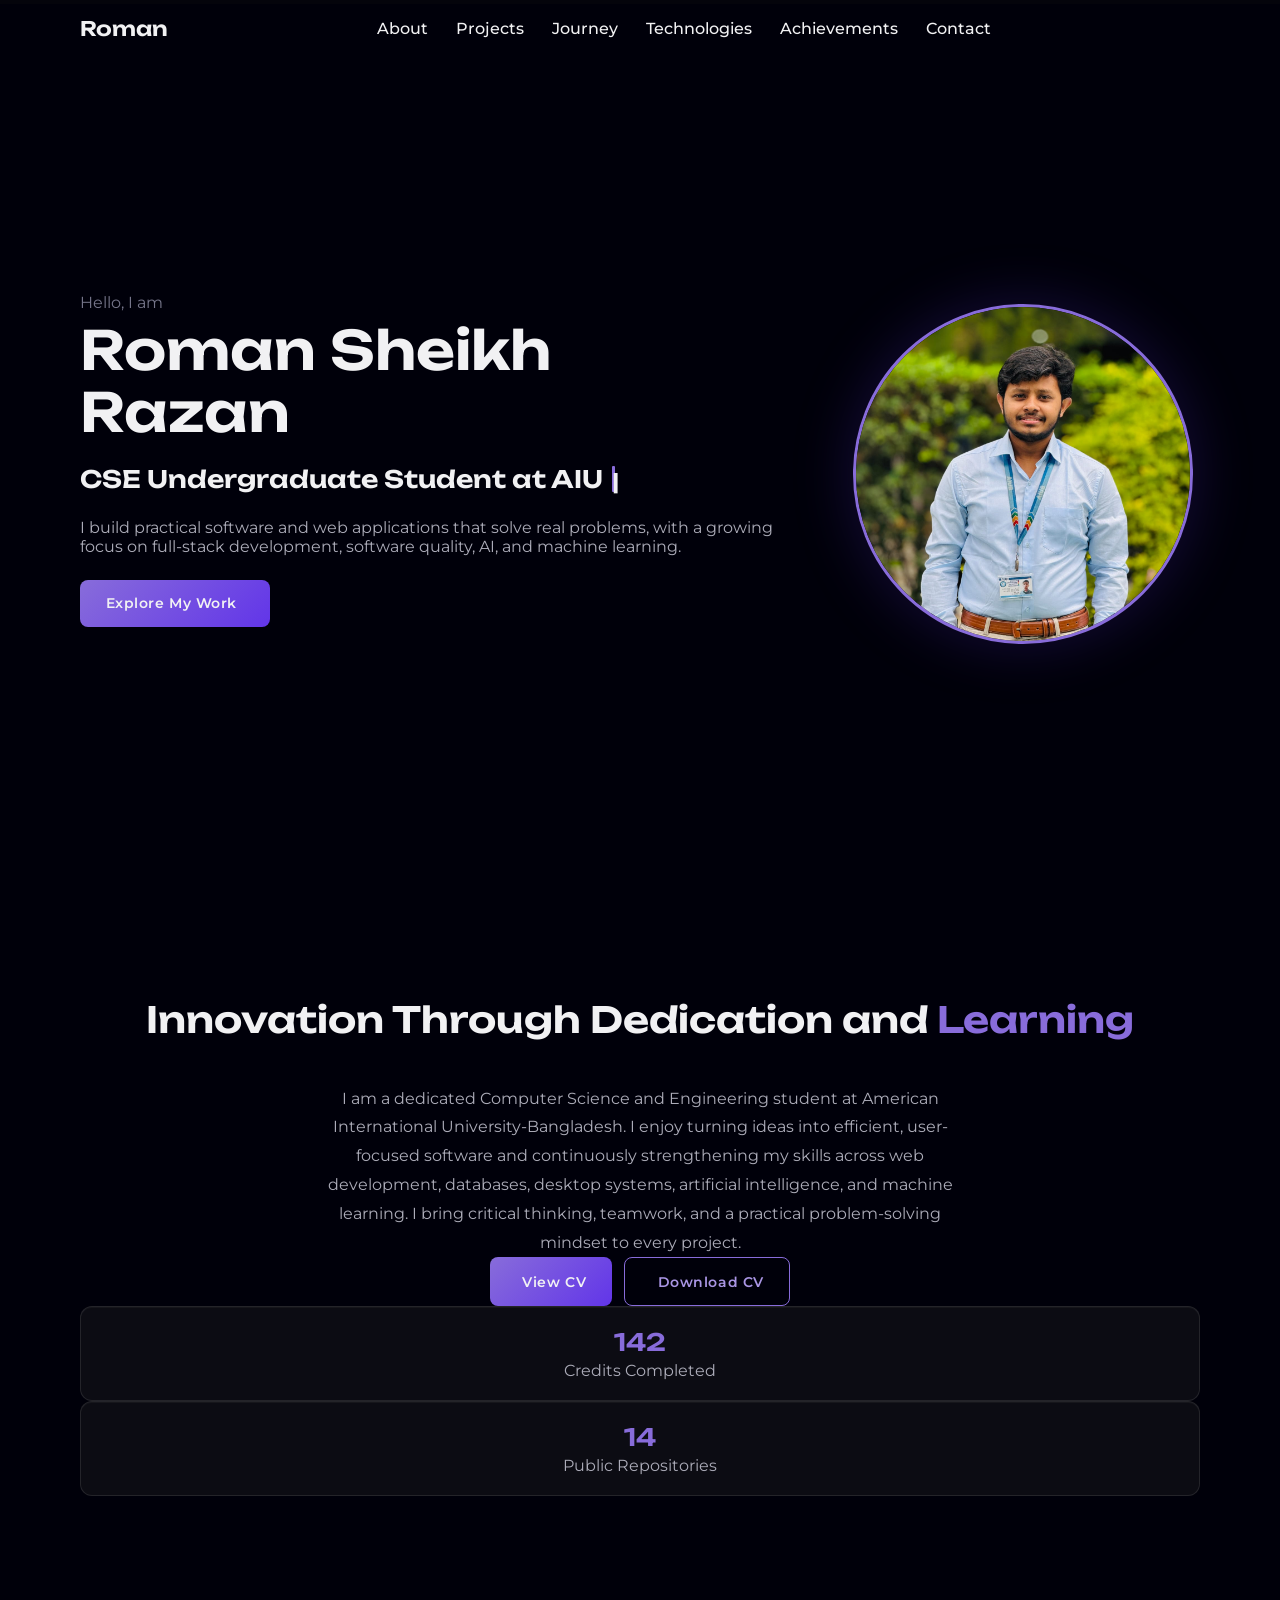
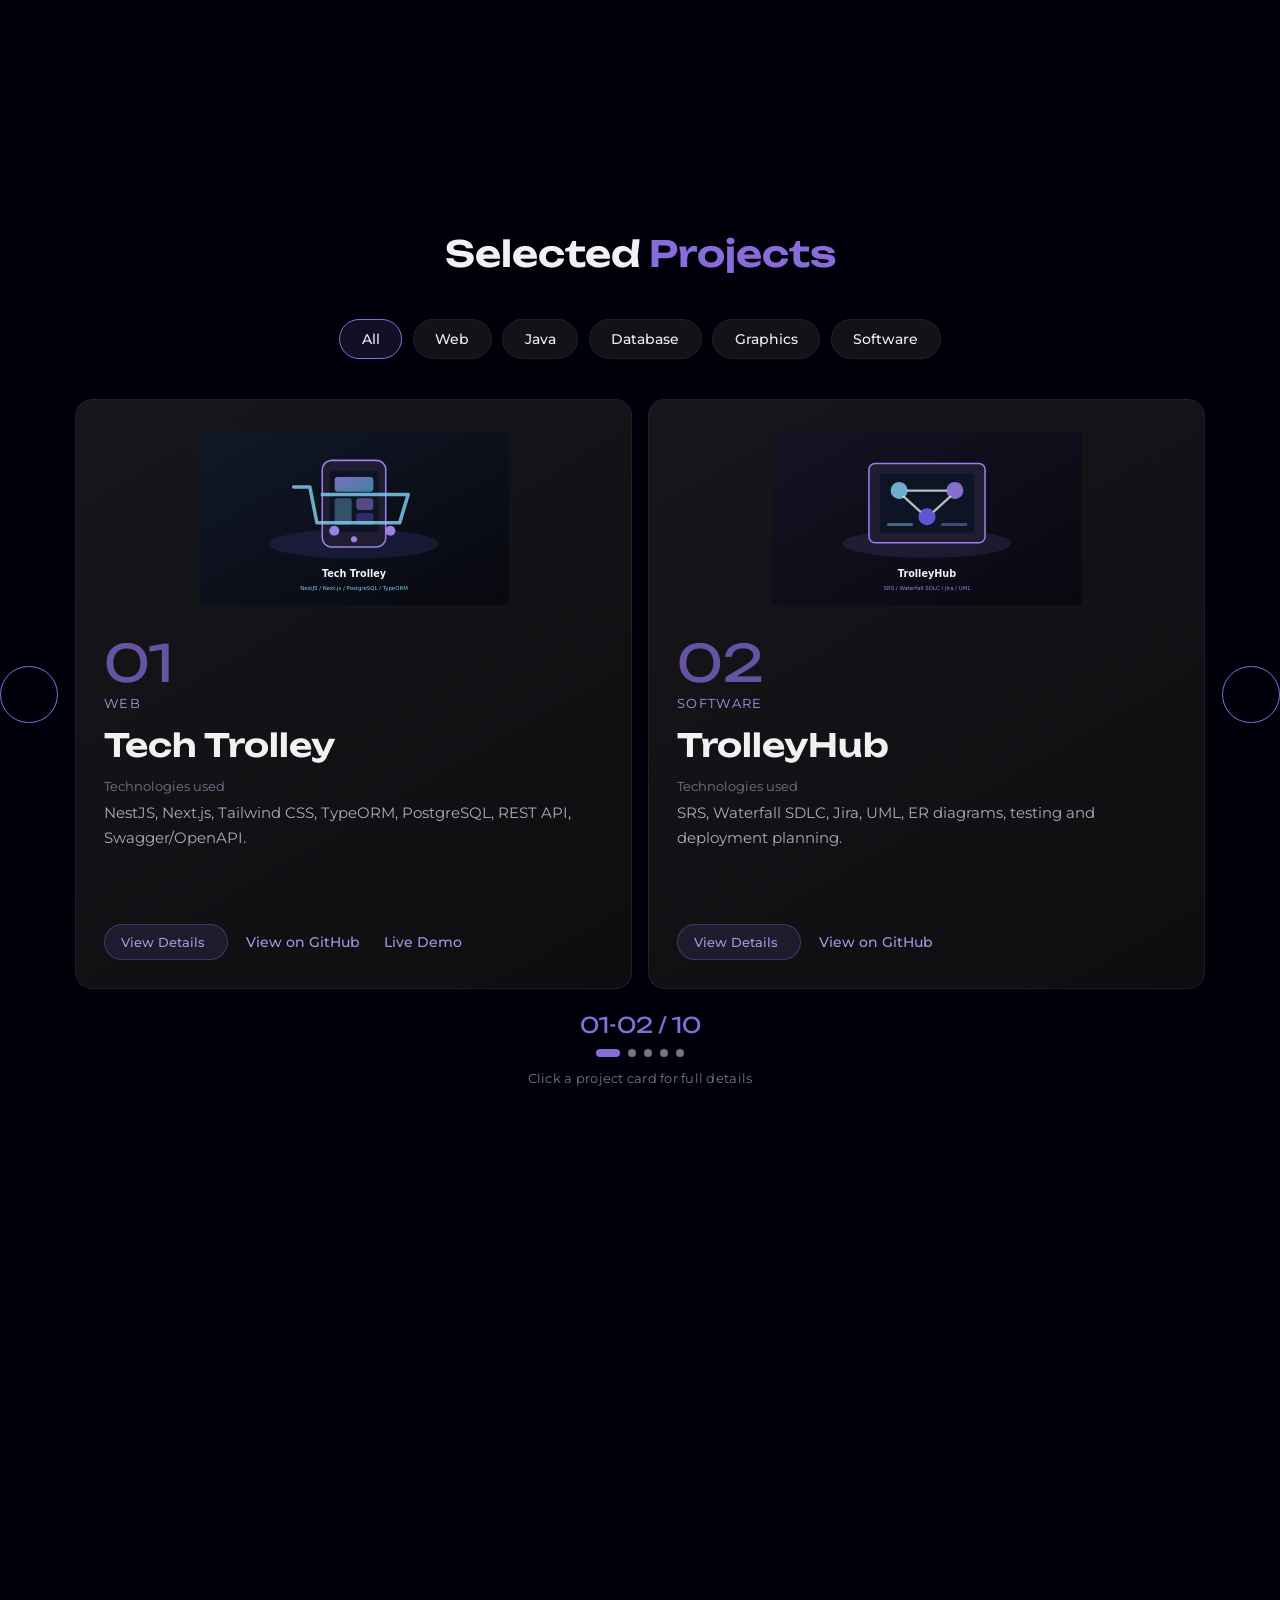
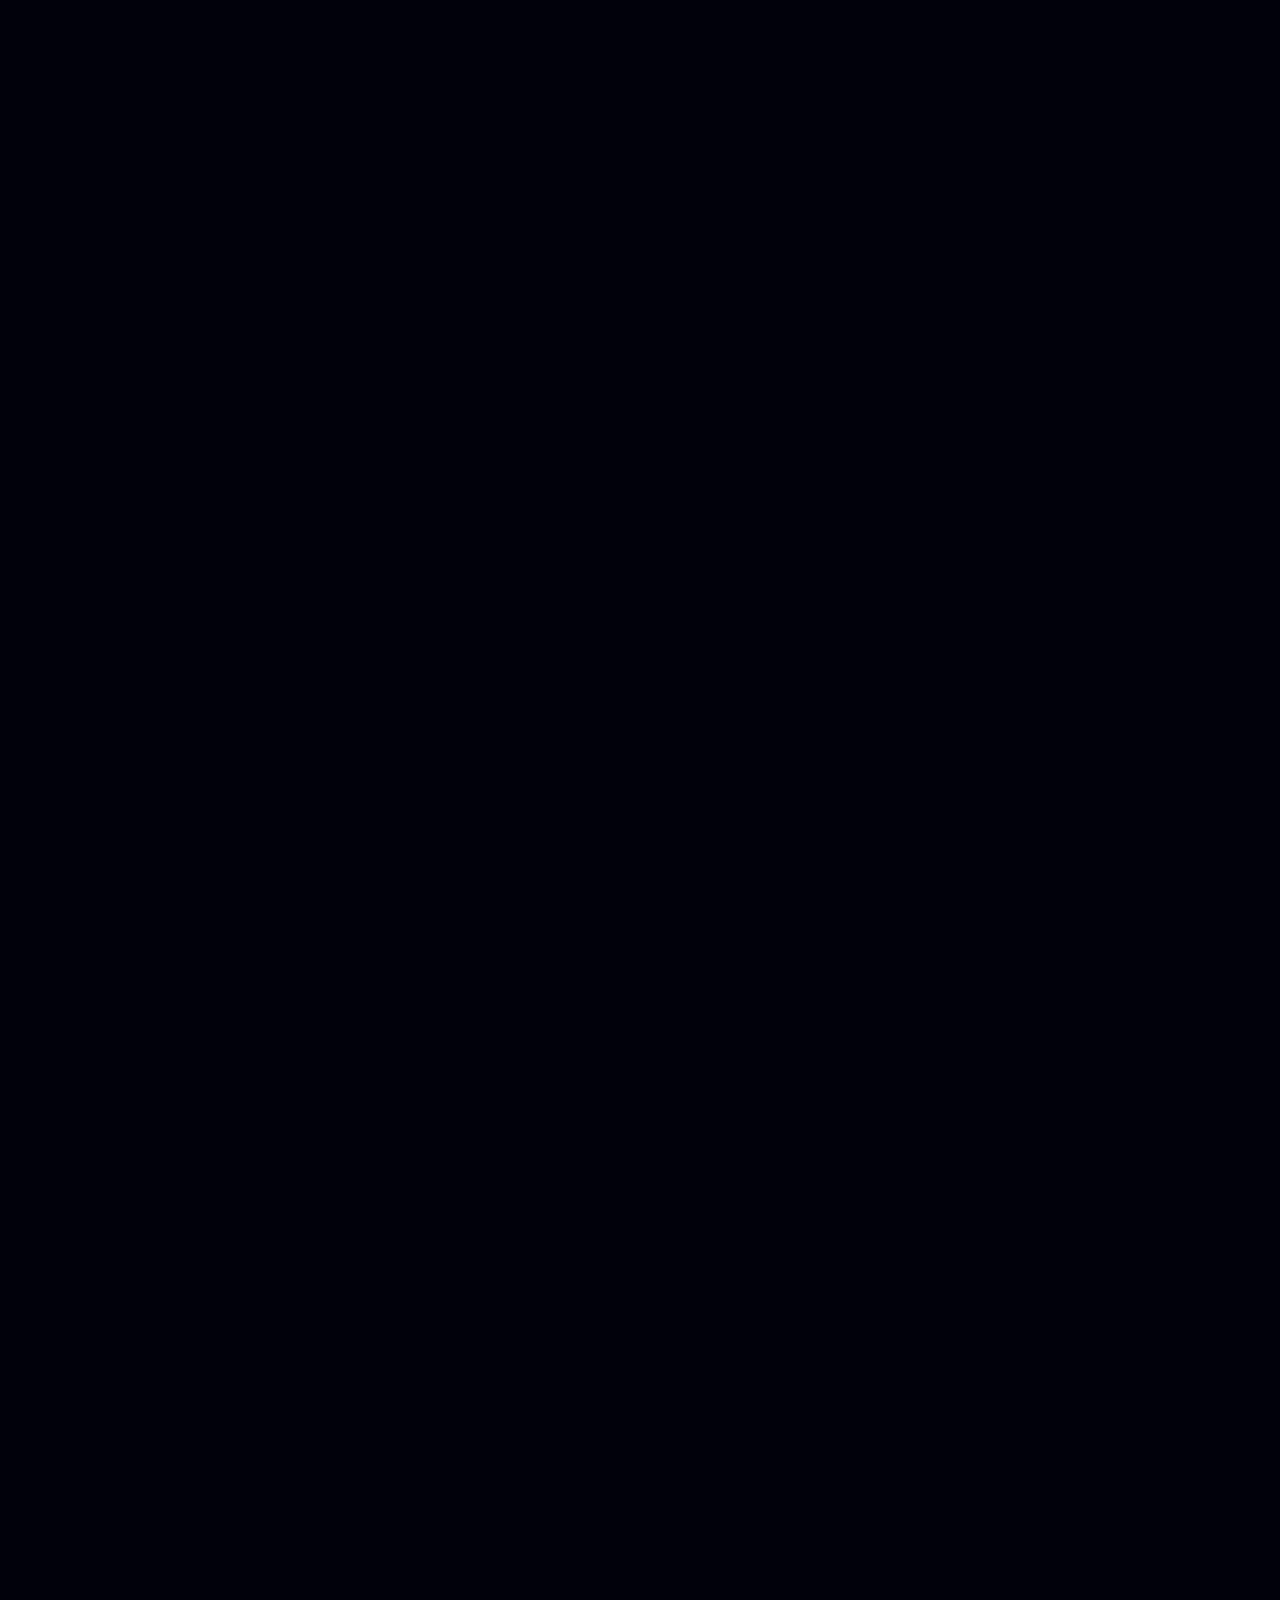
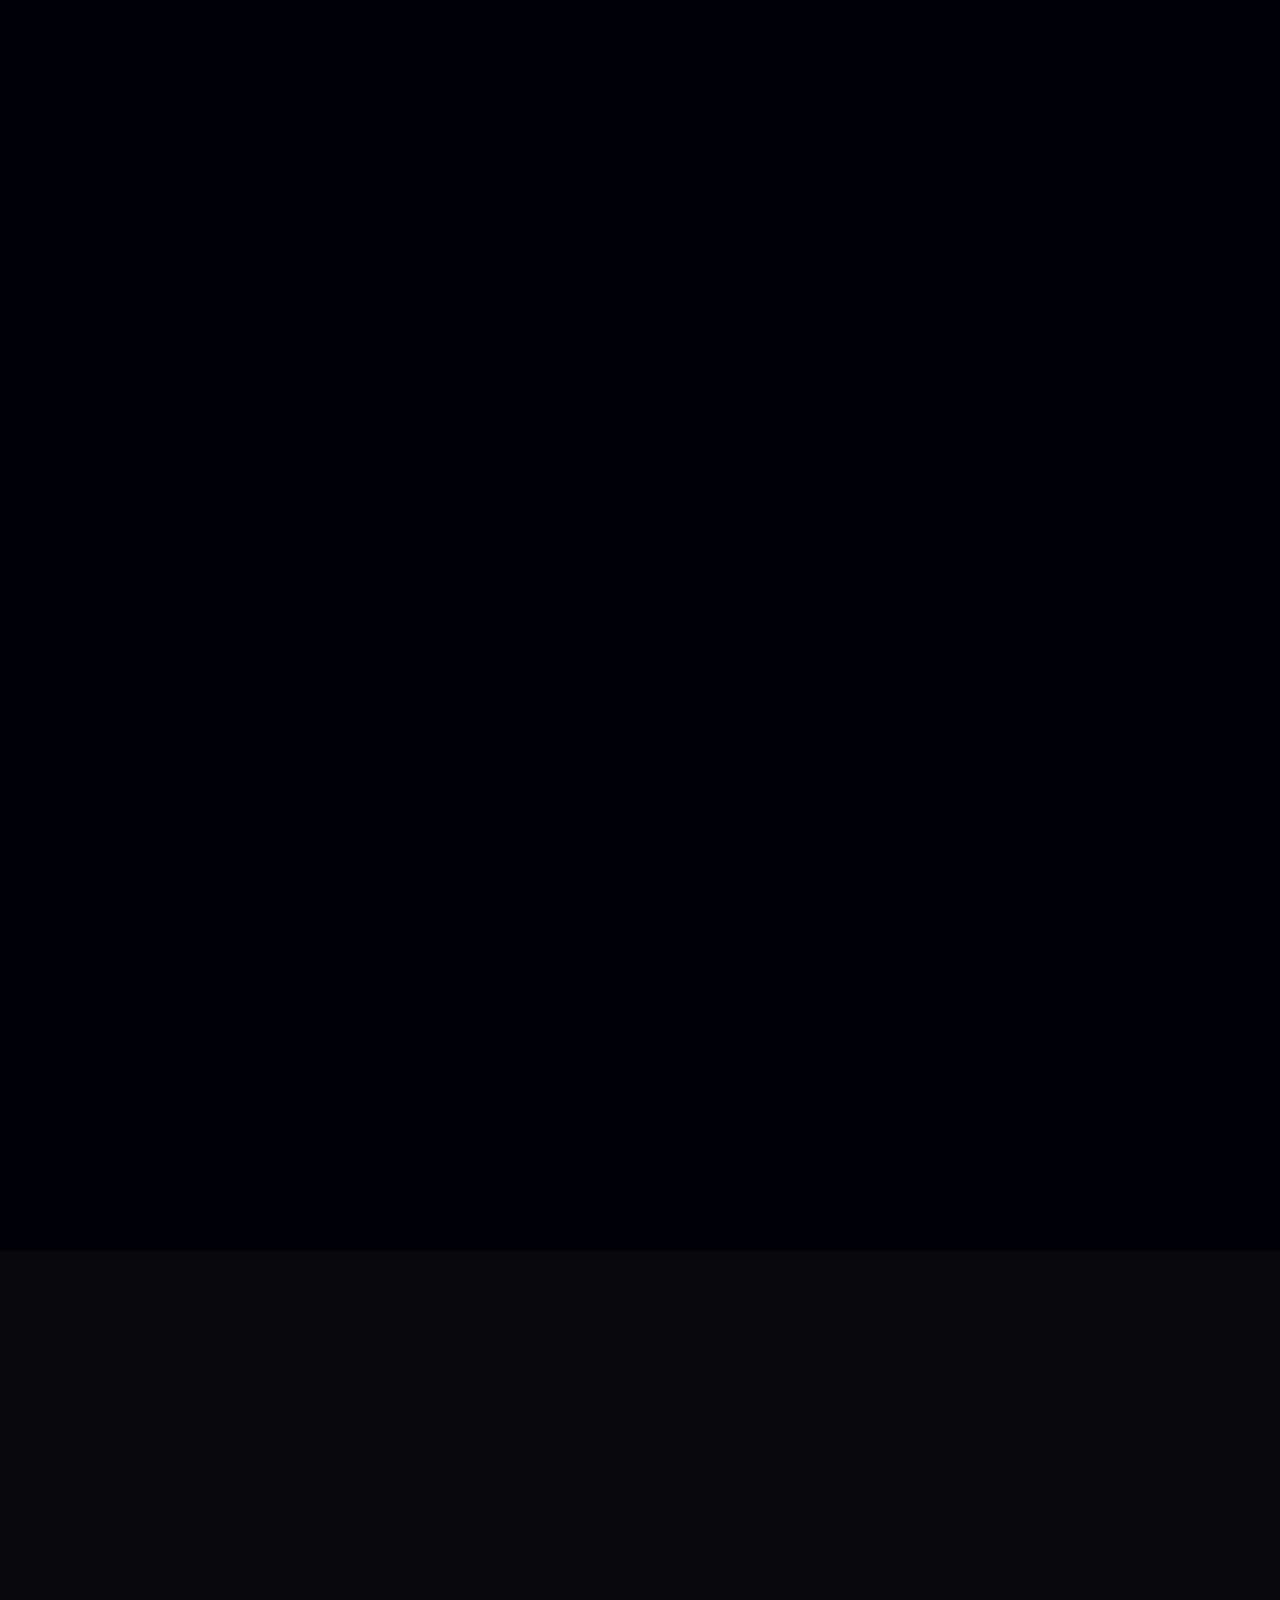
==== commit e102c5f6: "Update contact form and footer" ====
--- a/index.html
+++ b/index.html
@@ -20,7 +20,7 @@
    <link rel="preconnect" href="https://cdnjs.cloudflare.com" crossorigin>
    <link rel="stylesheet" href="https://fonts.googleapis.com/css2?family=Montserrat:ital,wght@0,100..900;1,100..900&amp;family=Unbounded:wght@200..900&amp;display=swap">
    <link rel="stylesheet" href="https://cdnjs.cloudflare.com/ajax/libs/remixicon/4.6.0/remixicon.min.css">
-   <link rel="stylesheet" href="assets/css/styles.css?v=roman-1">
+   <link rel="stylesheet" href="assets/css/styles.css?v=roman-2">
    <script>
       (function () {
          var stored = localStorage.getItem('roman-portfolio-theme');
@@ -763,28 +763,88 @@
 
       <section class="contact section" id="contact" aria-label="Contact">
          <div class="contact__container container grid">
-            <div class="contact__data">
-               <h2 class="section__title contact__title-left">Contact <span>Me</span></h2>
-               <p class="contact__description">Have a project, internship, collaboration, or technical idea in mind? Let us talk.</p>
-               <button type="button" class="button" id="copy-email" data-email="romanrazan2004@gmail.com" data-default-label="Copy Email" aria-pressed="false">
-                  <i class="ri-file-copy-line"></i><span class="contact__button-text">Copy Email</span>
-               </button>
-               <p id="copy-email-status" class="contact__copy-status" aria-live="polite"></p>
-            </div>
-
-            <div class="contact__info">
-               <article class="contact__card"><h3 class="contact__title">Email</h3><p class="contact__address">romanrazan2004@gmail.com</p></article>
-               <article class="contact__card"><h3 class="contact__title">Phone</h3><a href="tel:+8801400337927" class="contact__link">+880 1400-337927</a></article>
-               <article class="contact__card"><h3 class="contact__title">Location</h3><p class="contact__address">Kuratoli, Khilkhet, Dhaka, Bangladesh</p></article>
-               <article class="contact__card contact__card--connect">
-                  <h3 class="contact__title">Connect</h3>
-                  <div class="contact__connect-links">
-                     <a href="https://www.linkedin.com/in/roman-sheikh-razan-2b82a3399/" target="_blank" rel="noopener" class="contact__link">LinkedIn</a>
-                     <a href="https://github.com/romanrazan" target="_blank" rel="noopener" class="contact__link">GitHub</a>
-                     <a href="https://www.facebook.com/share/1P8BKmxJtL/" target="_blank" rel="noopener" class="contact__link contact__link--facebook">Facebook</a>
-                  </div>
-               </article>
-            </div>
+            <div class="contact__left">
+               <div class="contact__intro">
+                  <h2 class="section__title contact__title-left">Contact <span>Me</span></h2>
+                  <p class="contact__description">Open to internships, junior developer roles, and project collaboration. Send a message or use the contact details below.</p>
+                  <button type="button" class="button contact__button" id="copy-email" data-email="romanrazan2004@gmail.com" data-default-label="Copy email" aria-pressed="false">
+                     <i class="ri-file-copy-line contact__button-icon" aria-hidden="true"></i>
+                     <span class="contact__button-text">Copy email</span>
+                  </button>
+                  <p id="copy-email-status" class="contact__copy-status" aria-live="polite"></p>
+               </div>
+
+               <div class="contact__info">
+                  <article class="contact__group">
+                     <h3 class="contact__title">Email</h3>
+                     <a href="mailto:romanrazan2004@gmail.com" class="contact__email contact__address">romanrazan2004@gmail.com</a>
+                  </article>
+                  <article class="contact__group">
+                     <h3 class="contact__title">Location</h3>
+                     <p class="contact__address">Kuratoli, Khilkhet, Dhaka, Bangladesh</p>
+                  </article>
+                  <article class="contact__group">
+                     <h3 class="contact__title">Phone</h3>
+                     <a href="tel:+8801400337927" class="contact__email contact__address">+880 1400-337927</a>
+                  </article>
+                  <article class="contact__group">
+                     <h3 class="contact__title">Social Media</h3>
+                     <div class="contact__links">
+                        <a href="https://www.linkedin.com/in/roman-sheikh-razan-2b82a3399/" target="_blank" rel="noopener" class="contact__link">LinkedIn</a>
+                        <a href="https://github.com/romanrazan" target="_blank" rel="noopener" class="contact__link">GitHub</a>
+                        <a href="https://www.facebook.com/share/1P8BKmxJtL/" target="_blank" rel="noopener" class="contact__link">Facebook</a>
+                     </div>
+                  </article>
+                  <article class="contact__group contact__group--wide">
+                     <h3 class="contact__title">Write Me &amp; We'll Talk</h3>
+                     <div class="contact__links contact__links-messaging">
+                        <a href="https://wa.me/8801400337927" target="_blank" rel="noopener" class="contact__link">WhatsApp</a>
+                        <a href="mailto:romanrazan2004@gmail.com" class="contact__link">Email</a>
+                        <a href="https://www.linkedin.com/in/roman-sheikh-razan-2b82a3399/" target="_blank" rel="noopener" class="contact__link">LinkedIn</a>
+                        <a href="https://www.facebook.com/share/1P8BKmxJtL/" target="_blank" rel="noopener" class="contact__link">Facebook</a>
+                     </div>
+                  </article>
+               </div>
+            </div>
+
+            <form class="contact__form" id="contact-form" action="https://formsubmit.co/romanrazan2004@gmail.com" method="POST" accept-charset="UTF-8">
+               <h3 class="contact__form-title">Contact Form</h3>
+               <input type="hidden" name="_subject" value="New message from Roman Sheikh Razan's portfolio">
+               <input type="hidden" name="_template" value="table">
+               <input type="hidden" name="_next" value="https://romanrazan.github.io/Roman_Portfolio/?message=sent#contact">
+               <input type="hidden" name="_url" value="https://romanrazan.github.io/Roman_Portfolio/#contact">
+               <div class="contact__honeypot" aria-hidden="true">
+                  <label for="contact-company">Leave this field empty</label>
+                  <input type="text" id="contact-company" name="_honey" tabindex="-1" autocomplete="off">
+               </div>
+
+               <div class="contact__form-body">
+                  <div class="contact__field">
+                     <label class="contact__label" for="contact-name">Name</label>
+                     <input class="contact__input" type="text" id="contact-name" name="name" placeholder="Your name" autocomplete="name" required>
+                  </div>
+                  <div class="contact__field">
+                     <label class="contact__label" for="contact-email">Email</label>
+                     <input class="contact__input" type="email" id="contact-email" name="email" placeholder="your@email.com" autocomplete="email" required>
+                  </div>
+                  <div class="contact__field">
+                     <label class="contact__label" for="contact-message">Message</label>
+                     <textarea class="contact__input contact__textarea" id="contact-message" name="message" rows="5" placeholder="Write your message..." required></textarea>
+                  </div>
+                  <button type="submit" class="button contact__submit">Send Message</button>
+                  <p class="contact__form-status" id="contact-form-status" aria-live="polite"></p>
+               </div>
+
+               <div class="contact__form-footer">
+                  <h4 class="contact__form-footer-title">Open to:</h4>
+                  <ul class="contact__form-footer-list">
+                     <li>Project Collaboration</li>
+                     <li>Internships &amp; Junior Roles</li>
+                     <li>Technical Discussions</li>
+                  </ul>
+                  <p class="contact__form-note">Usually responds within 24 hours.</p>
+               </div>
+            </form>
          </div>
       </section>
    </main>
@@ -799,6 +859,7 @@
    <script defer src="https://cdn.jsdelivr.net/npm/animejs@3.2.2/lib/anime.min.js"></script>
    <script defer src="assets/js/controllers/ThemeController.js?v=3"></script>
    <script defer src="assets/js/controllers/ContactCopyController.js?v=45"></script>
+   <script defer src="assets/js/controllers/ContactFormController.js?v=1"></script>
    <script defer src="assets/js/controllers/AppController.js?v=47"></script>
    <script defer src="assets/js/controllers/HomeTypingController.js?v=2"></script>
    <script defer src="assets/js/controllers/ProjectsController.js?v=7"></script>
--- a/assets/css/styles.css
+++ b/assets/css/styles.css
@@ -2917,25 +2917,35 @@
 /*=============== CONTACT ===============*/
 .contact.section {
   position: relative;
+  isolation: isolate;
   overflow: hidden;
+  padding-bottom: 3.5rem;
+  background-color: hsl(255, 24%, 4%);
 }
 
 .contact.section::before {
   content: '';
   position: absolute;
-  left: -8%;
-  bottom: 8%;
-  width: min(460px, 62vw);
-  height: min(460px, 52vh);
-  background: radial-gradient(
-    circle at center,
-    hsla(var(--hue), 60%, 64%, 0.16) 0%,
-    hsla(var(--hue), 60%, 64%, 0.06) 38%,
-    transparent 72%
-  );
-  filter: blur(48px);
+  inset: 0;
+  z-index: 0;
+  background-image: url('../img/roman-profile.png');
+  background-repeat: no-repeat;
+  background-position: center 22%;
+  background-size: cover;
+  opacity: .32;
+  filter: saturate(.72) contrast(1.08);
   pointer-events: none;
+}
+
+.contact.section::after {
+  content: '';
+  position: absolute;
+  inset: 0;
   z-index: 0;
+  background:
+    linear-gradient(90deg, hsla(270, 100%, 2%, .96) 0%, hsla(350, 70%, 6%, .72) 46%, hsla(255, 100%, 2%, .94) 100%),
+    linear-gradient(180deg, hsla(255, 100%, 2%, .52), hsla(255, 100%, 2%, .9));
+  pointer-events: none;
 }
 
 .contact__container {
@@ -2959,6 +2969,12 @@
 .contact__title-left {
   text-align: left;
   margin-bottom: 0;
+  font-size: clamp(2rem, 4vw, 3rem);
+  letter-spacing: -.035em;
+}
+
+.contact__title-left span {
+  color: inherit;
 }
 
 .contact__description {
@@ -2972,6 +2988,8 @@
   gap: .5rem;
   margin-bottom: 0;
   margin-top: .15rem;
+  width: 100%;
+  color: hsl(0, 0%, 100%);
   border: 1px solid transparent;
   cursor: pointer;
   pointer-events: auto;
@@ -3054,6 +3072,11 @@
 .contact__group {
   padding: 1rem 1.05rem;
   border-radius: .75rem;
+  background: hsla(240, 8%, 8%, .75);
+  border: 1px solid var(--glass-border);
+  box-shadow: inset 0 1px 0 hsla(0, 0%, 100%, .025);
+  backdrop-filter: blur(12px);
+  -webkit-backdrop-filter: blur(12px);
 }
 
 .contact__group--wide {
@@ -3061,9 +3084,9 @@
 }
 
 .contact__title {
-  font-size: var(--normal-font-size);
+  font-size: var(--h3-font-size);
   margin-bottom: .5rem;
-  color: var(--first-color);
+  color: var(--first-color-light);
 }
 
 .contact__address {
@@ -3074,7 +3097,7 @@
 .contact__links {
   display: flex;
   flex-wrap: wrap;
-  gap: .65rem;
+  gap: .55rem;
 }
 
 .contact__link {
@@ -3082,7 +3105,7 @@
   align-items: center;
   justify-content: center;
   min-width: 5.5rem;
-  padding: .55rem 1rem;
+  padding: .55rem .85rem;
   font-size: var(--smaller-font-size);
   font-weight: var(--font-medium);
   color: var(--title-color);
@@ -3112,7 +3135,7 @@
   display: flex;
   flex-direction: column;
   height: auto;
-  padding: 1.15rem 1.25rem 1.1rem;
+  padding: 1.45rem 1.5rem 1.35rem;
   border-radius: var(--radius-lg);
   background: var(--glass-bg);
   backdrop-filter: blur(var(--glass-blur));
@@ -3122,7 +3145,7 @@
 }
 
 .contact__form-title {
-  font-size: var(--h3-font-size);
+  font-size: clamp(1.2rem, 2.2vw, 1.55rem);
   color: var(--title-color);
   margin-bottom: .85rem;
   font-family: var(--title-font);
@@ -3172,13 +3195,22 @@
 
 .contact__textarea {
   resize: vertical;
-  min-height: 0;
+  min-height: 7.75rem;
+}
+
+.contact__honeypot {
+  position: absolute;
+  left: -10000px;
+  width: 1px;
+  height: 1px;
+  overflow: hidden;
 }
 
 .contact__submit {
   align-self: flex-start;
   margin-top: 0;
   margin-bottom: 0;
+  color: hsl(0, 0%, 100%);
 }
 
 .contact__submit:disabled {
@@ -3263,7 +3295,7 @@
   position: relative;
   padding-left: .85rem;
   font-size: var(--smaller-font-size);
-  color: var(--text-color-light);
+  color: var(--text-color);
   line-height: 1.45;
 }
 
@@ -3289,9 +3321,9 @@
   }
 }
 
-@media screen and (min-width: 768px) {
+@media screen and (min-width: 900px) {
   .contact__container {
-    grid-template-columns: minmax(0, 1fr) minmax(0, 1fr);
+    grid-template-columns: minmax(0, 1.04fr) minmax(0, 1fr);
     align-items: stretch;
     column-gap: 1.75rem;
     row-gap: 0;
@@ -3327,6 +3359,7 @@
 .footer {
   padding: 1.75rem 0 2.25rem;
   border-top: 1px solid var(--glass-border);
+  background-color: hsl(255, 24%, 4%);
 }
 
 .footer__container {
@@ -3892,13 +3925,19 @@
   -webkit-backdrop-filter: none;
 }
 
+[data-theme="light"] .contact.section {
+  background-color: #f8f7fb;
+}
+
 [data-theme="light"] .contact.section::before {
-  background: radial-gradient(
-    circle at center,
-    rgba(139, 92, 246, 0.1) 0%,
-    rgba(139, 92, 246, 0.04) 38%,
-    transparent 72%
-  );
+  opacity: .1;
+  filter: grayscale(.2) saturate(.6);
+}
+
+[data-theme="light"] .contact.section::after {
+  background:
+    linear-gradient(90deg, rgba(248, 247, 251, .96), rgba(248, 247, 251, .83) 48%, rgba(248, 247, 251, .97)),
+    linear-gradient(180deg, rgba(248, 247, 251, .72), rgba(248, 247, 251, .96));
 }
 
 [data-theme="light"] .contact__form-footer {
@@ -3911,6 +3950,10 @@
 
 [data-theme="light"] .contact__form-note {
   color: #7c3aed;
+}
+
+[data-theme="light"] .contact__title {
+  color: #8b5cf6;
 }
 
 [data-theme="light"] .contact__group {
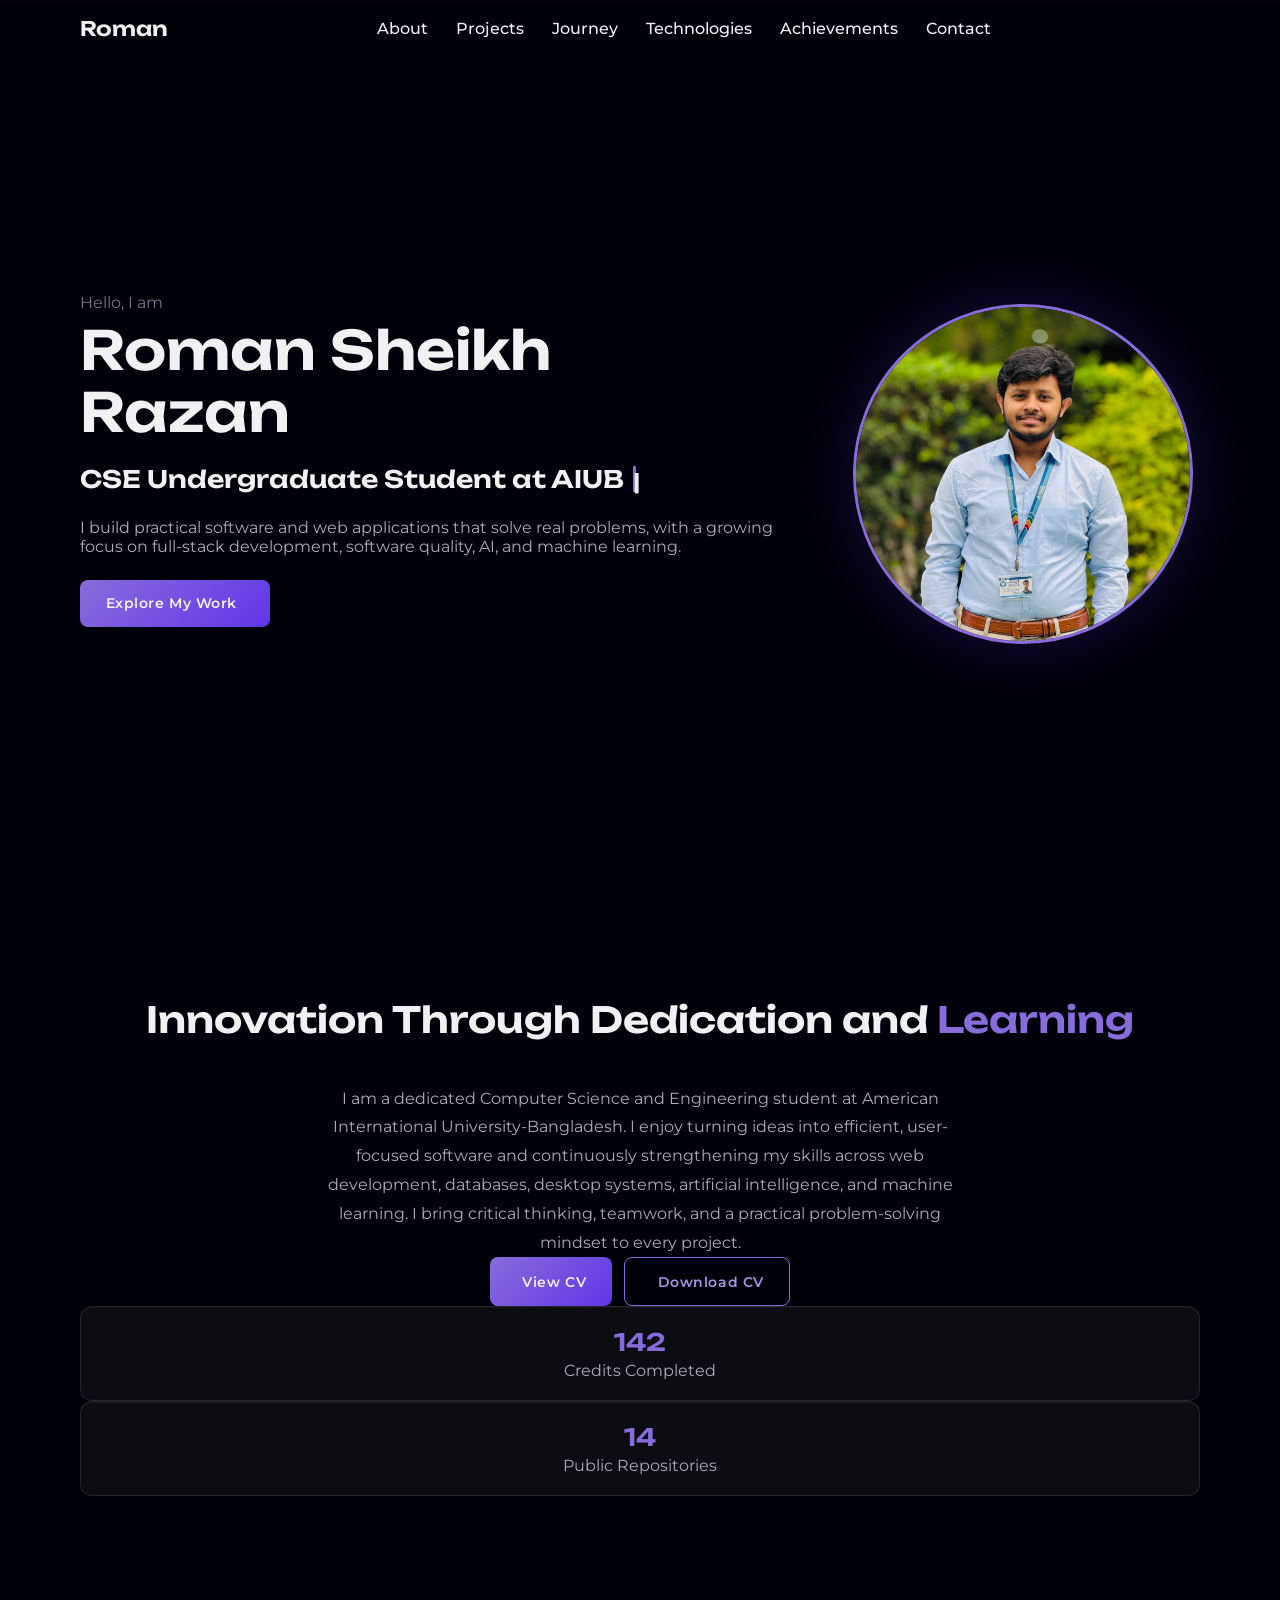
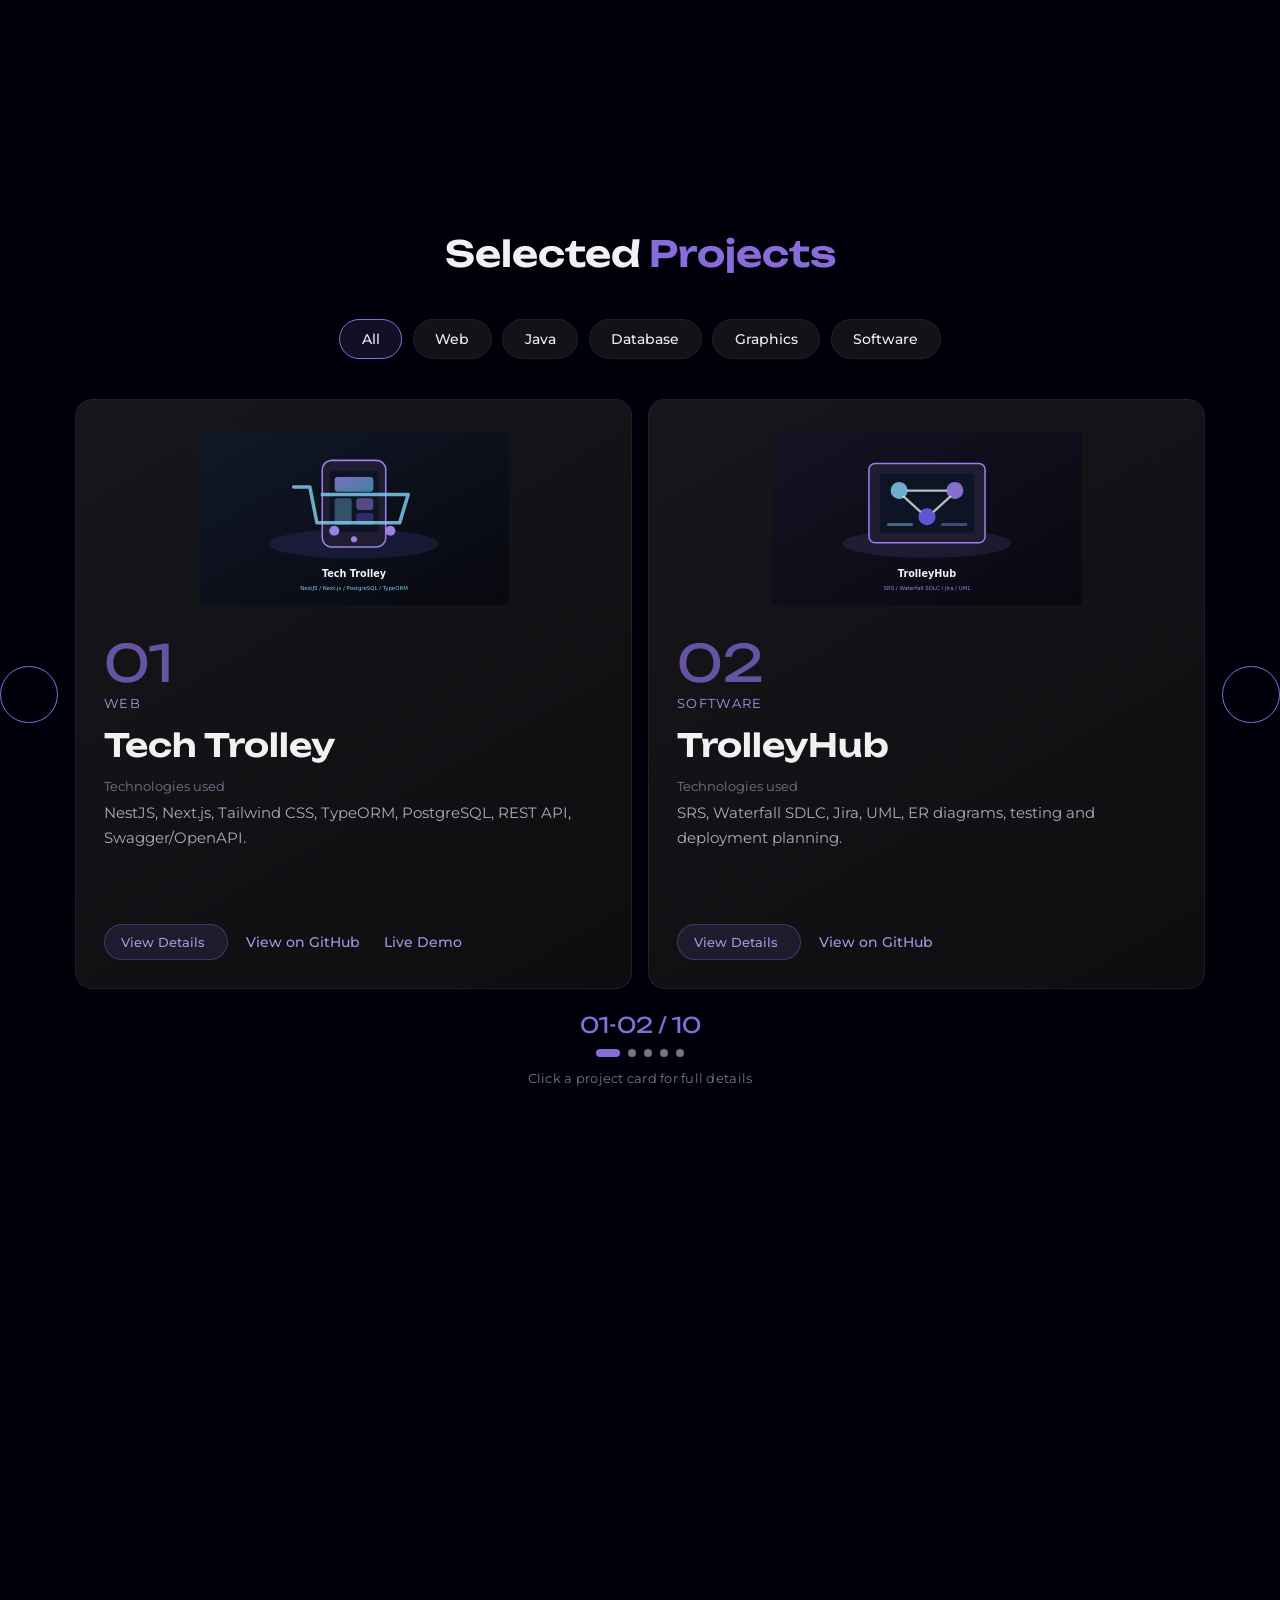
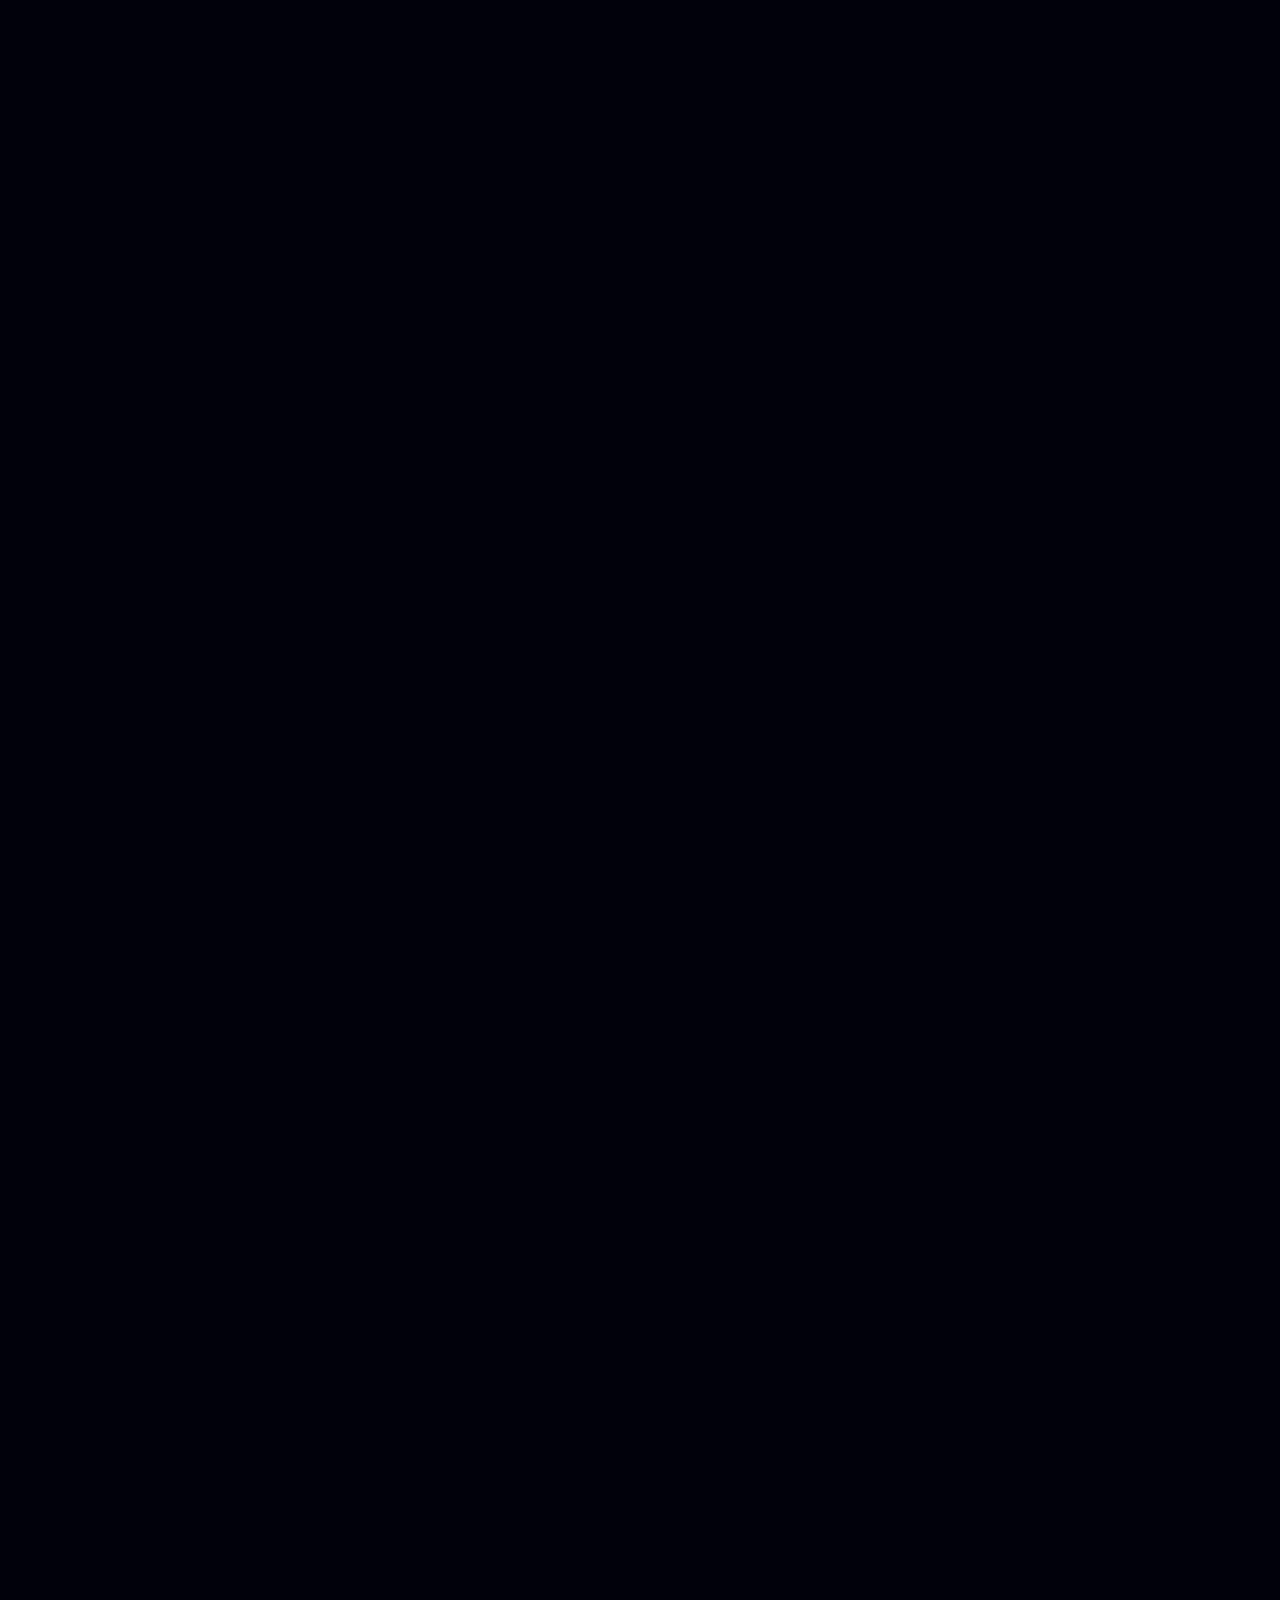
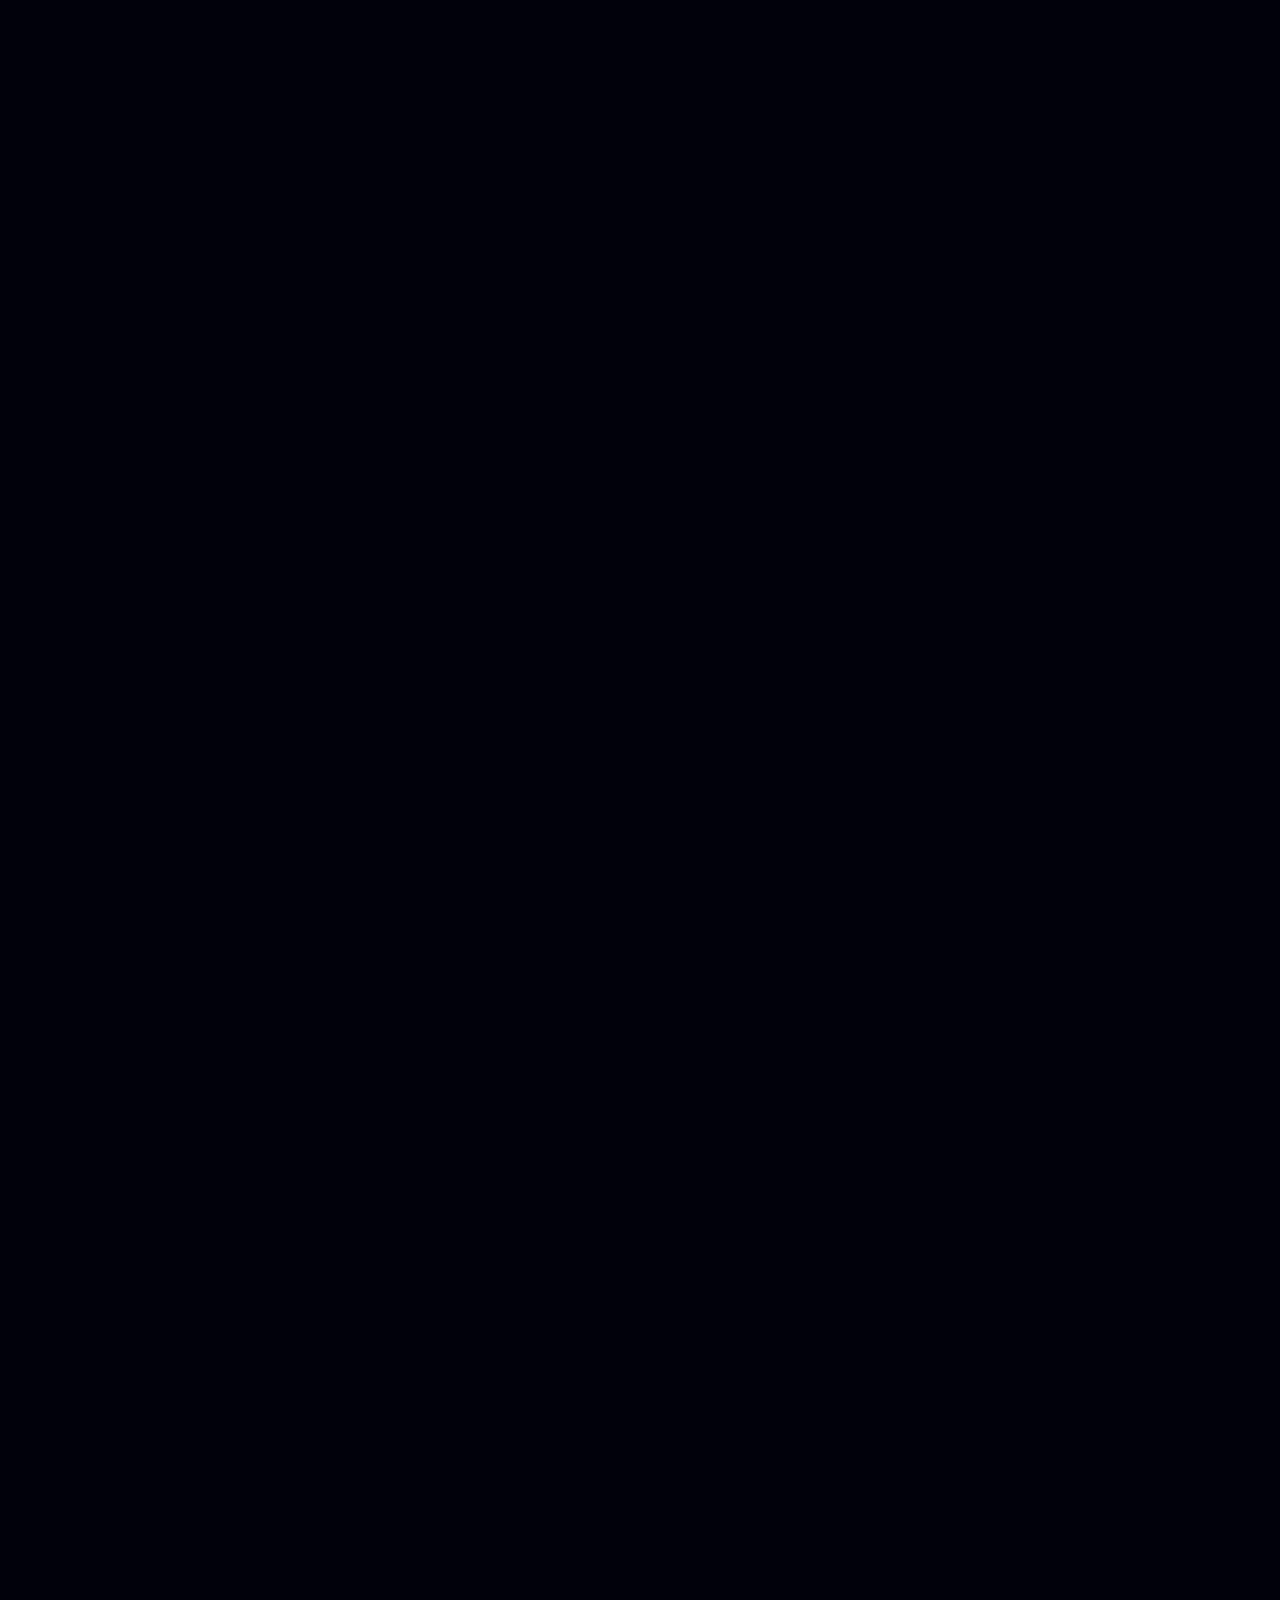
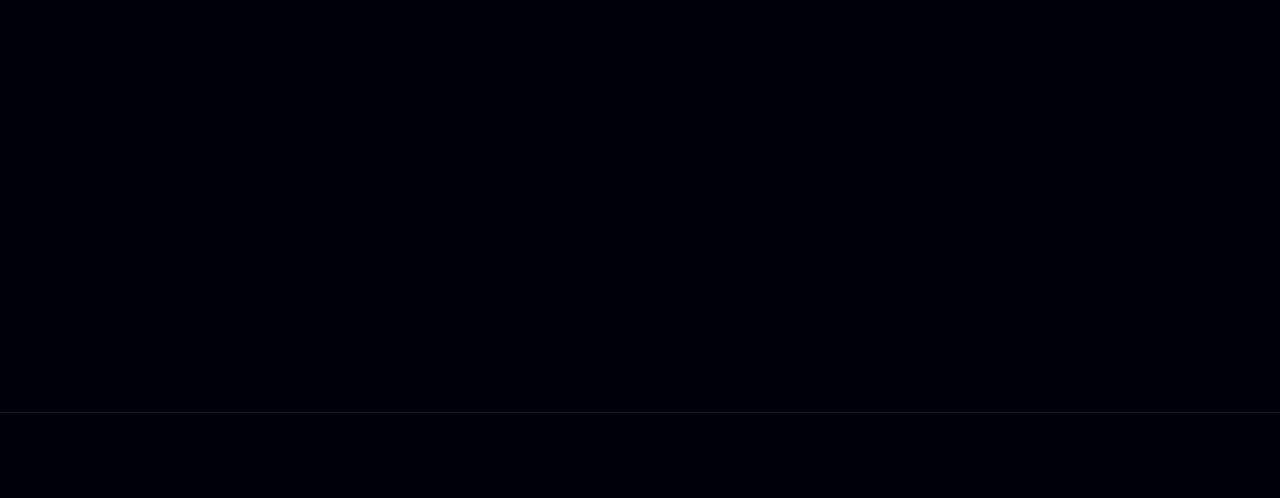
==== commit a7821e43: "Refresh portfolio styles" ====
--- a/index.html
+++ b/index.html
@@ -20,7 +20,7 @@
    <link rel="preconnect" href="https://cdnjs.cloudflare.com" crossorigin>
    <link rel="stylesheet" href="https://fonts.googleapis.com/css2?family=Montserrat:ital,wght@0,100..900;1,100..900&amp;family=Unbounded:wght@200..900&amp;display=swap">
    <link rel="stylesheet" href="https://cdnjs.cloudflare.com/ajax/libs/remixicon/4.6.0/remixicon.min.css">
-   <link rel="stylesheet" href="assets/css/styles.css?v=roman-2">
+   <link rel="stylesheet" href="assets/css/styles.css?v=roman-3">
    <script>
       (function () {
          var stored = localStorage.getItem('roman-portfolio-theme');
--- a/assets/css/styles.css
+++ b/assets/css/styles.css
@@ -2917,35 +2917,8 @@
 /*=============== CONTACT ===============*/
 .contact.section {
   position: relative;
-  isolation: isolate;
   overflow: hidden;
   padding-bottom: 3.5rem;
-  background-color: hsl(255, 24%, 4%);
-}
-
-.contact.section::before {
-  content: '';
-  position: absolute;
-  inset: 0;
-  z-index: 0;
-  background-image: url('../img/roman-profile.png');
-  background-repeat: no-repeat;
-  background-position: center 22%;
-  background-size: cover;
-  opacity: .32;
-  filter: saturate(.72) contrast(1.08);
-  pointer-events: none;
-}
-
-.contact.section::after {
-  content: '';
-  position: absolute;
-  inset: 0;
-  z-index: 0;
-  background:
-    linear-gradient(90deg, hsla(270, 100%, 2%, .96) 0%, hsla(350, 70%, 6%, .72) 46%, hsla(255, 100%, 2%, .94) 100%),
-    linear-gradient(180deg, hsla(255, 100%, 2%, .52), hsla(255, 100%, 2%, .9));
-  pointer-events: none;
 }
 
 .contact__container {
@@ -3359,7 +3332,6 @@
 .footer {
   padding: 1.75rem 0 2.25rem;
   border-top: 1px solid var(--glass-border);
-  background-color: hsl(255, 24%, 4%);
 }
 
 .footer__container {
@@ -3925,21 +3897,6 @@
   -webkit-backdrop-filter: none;
 }
 
-[data-theme="light"] .contact.section {
-  background-color: #f8f7fb;
-}
-
-[data-theme="light"] .contact.section::before {
-  opacity: .1;
-  filter: grayscale(.2) saturate(.6);
-}
-
-[data-theme="light"] .contact.section::after {
-  background:
-    linear-gradient(90deg, rgba(248, 247, 251, .96), rgba(248, 247, 251, .83) 48%, rgba(248, 247, 251, .97)),
-    linear-gradient(180deg, rgba(248, 247, 251, .72), rgba(248, 247, 251, .96));
-}
-
 [data-theme="light"] .contact__form-footer {
   border-top-color: #e5e7eb;
 }
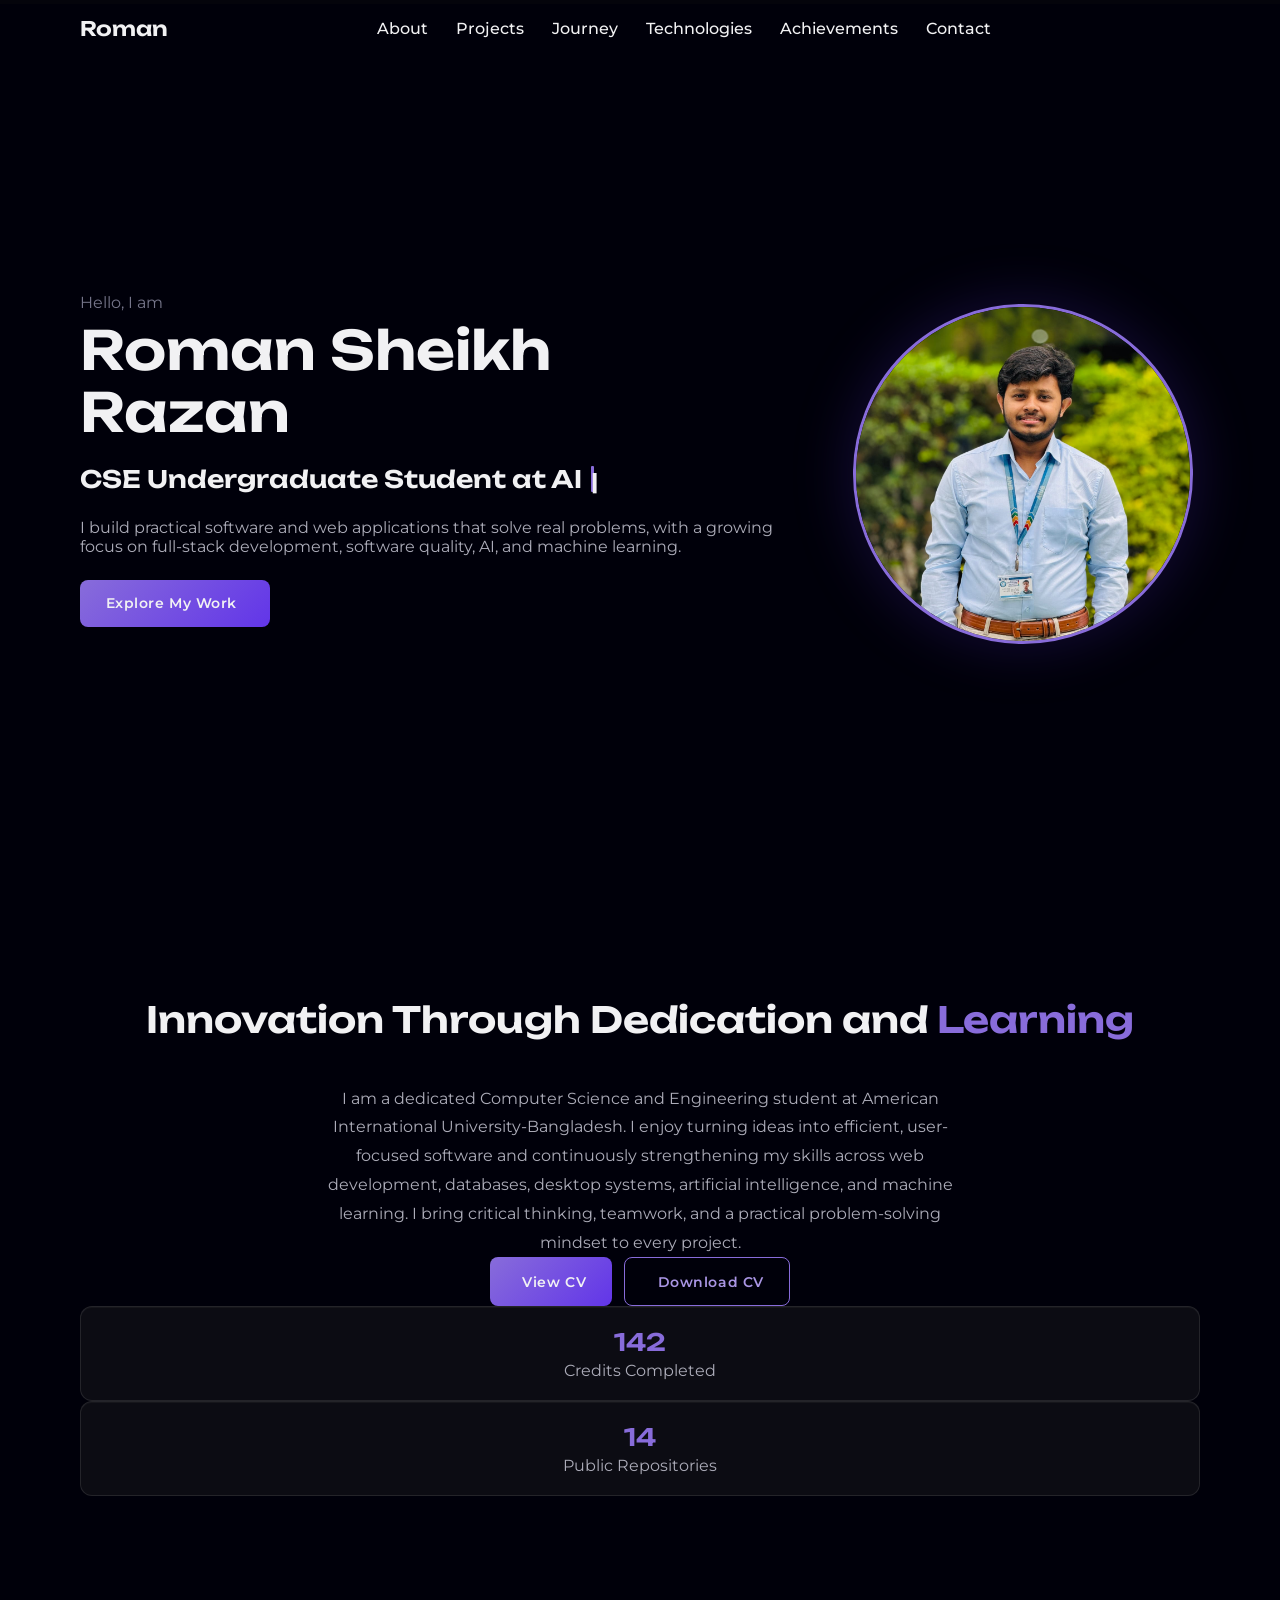
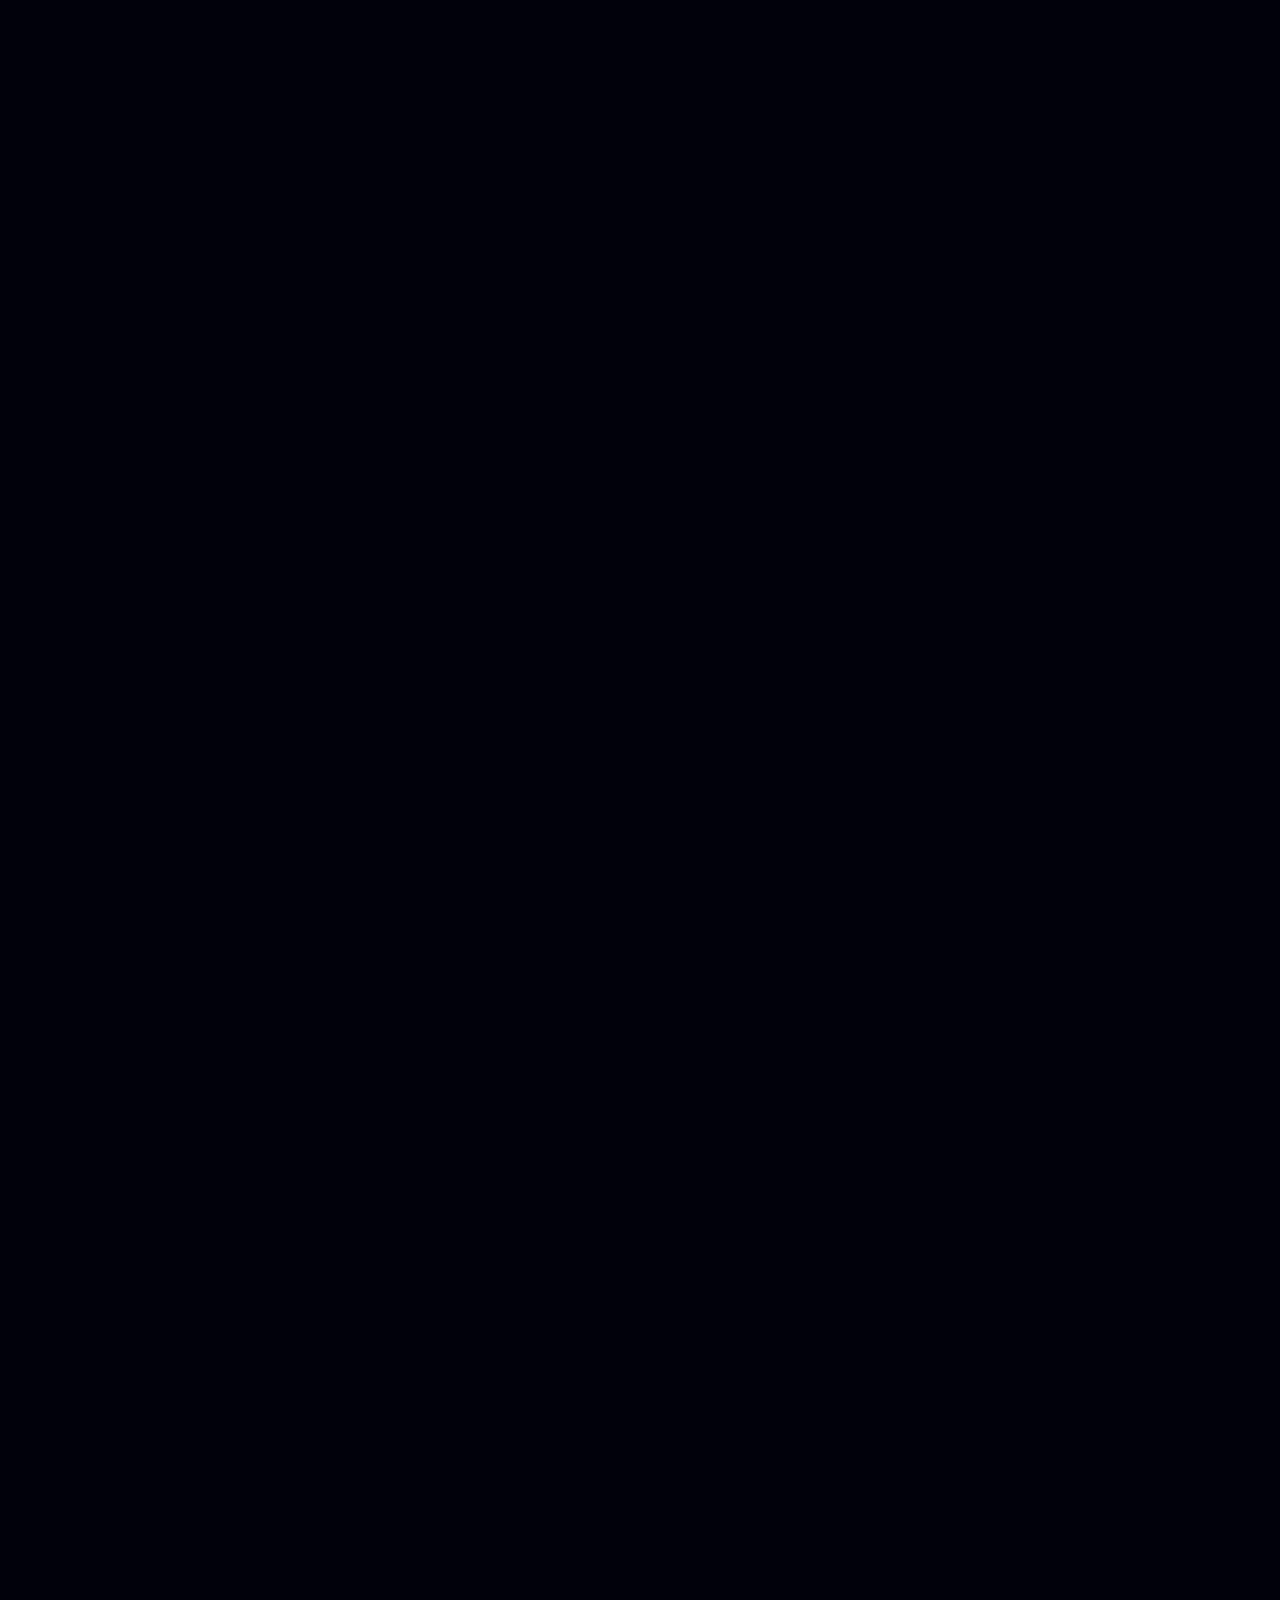
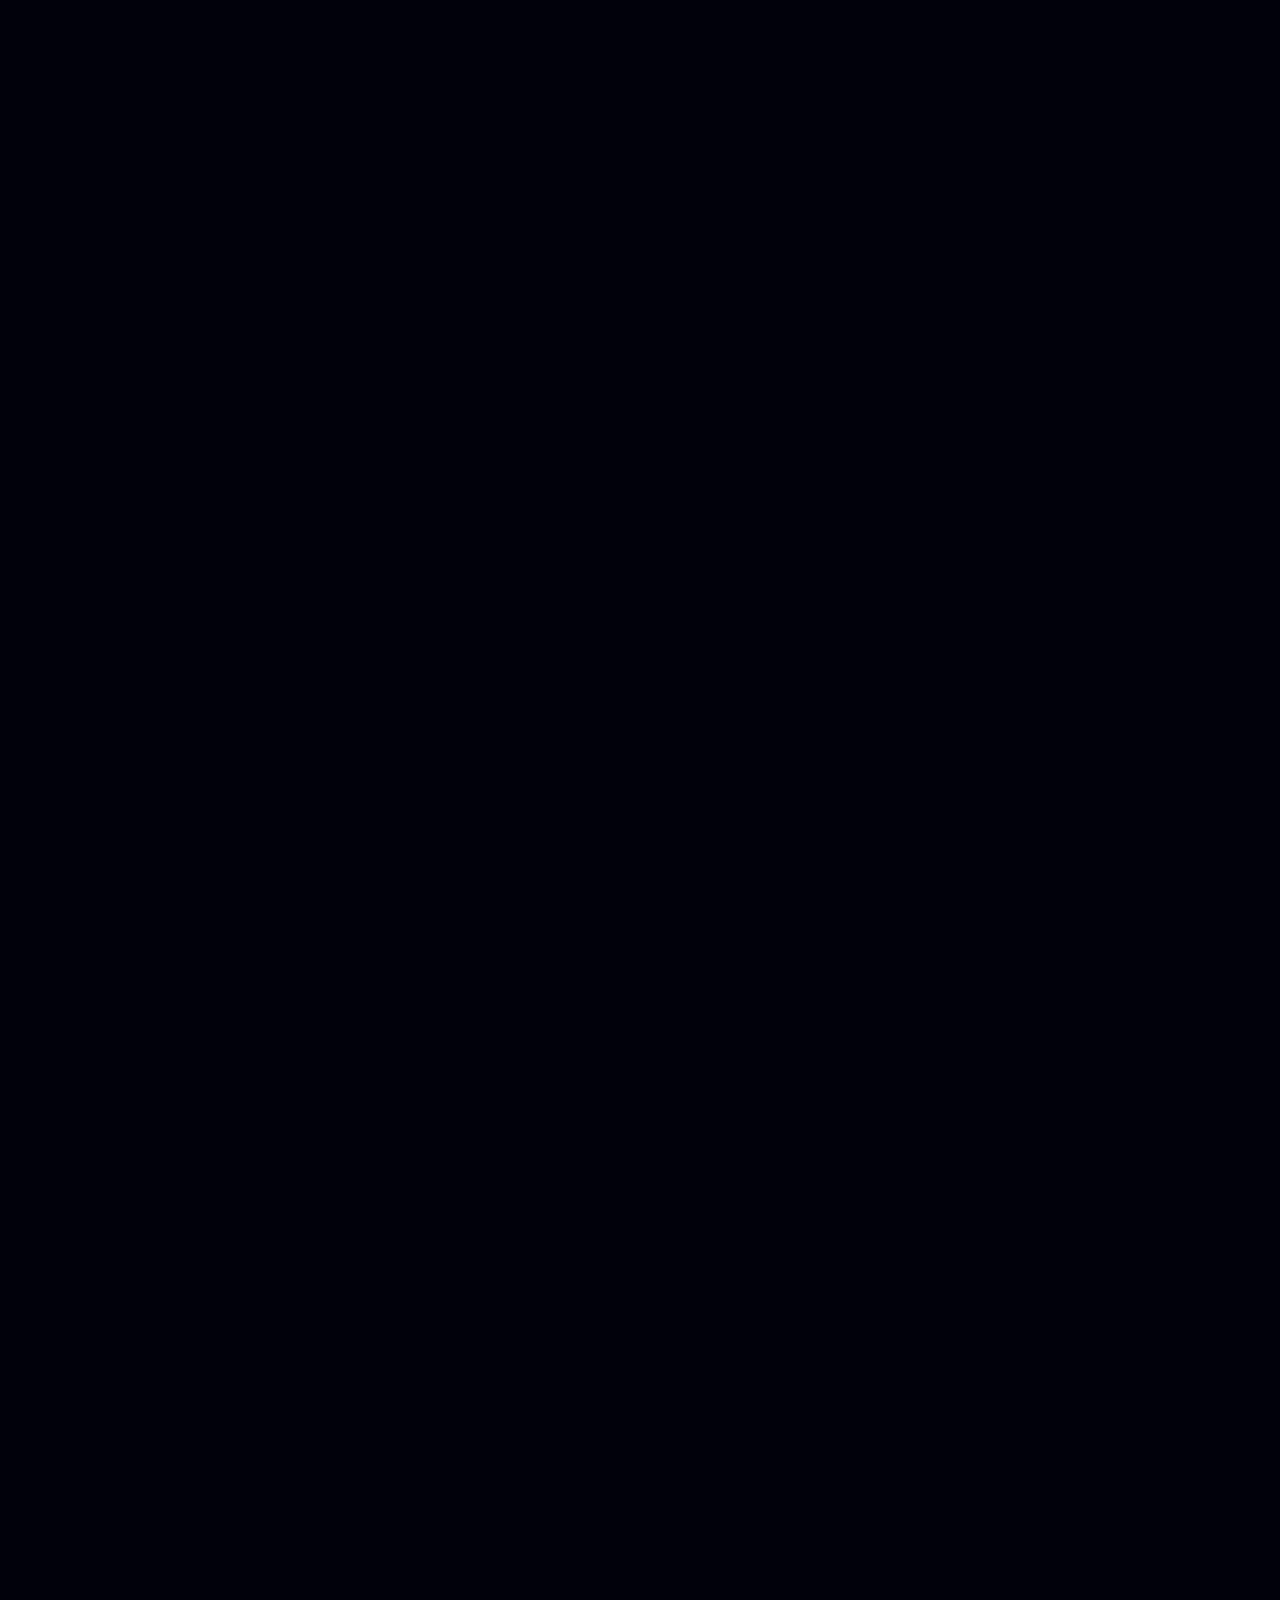
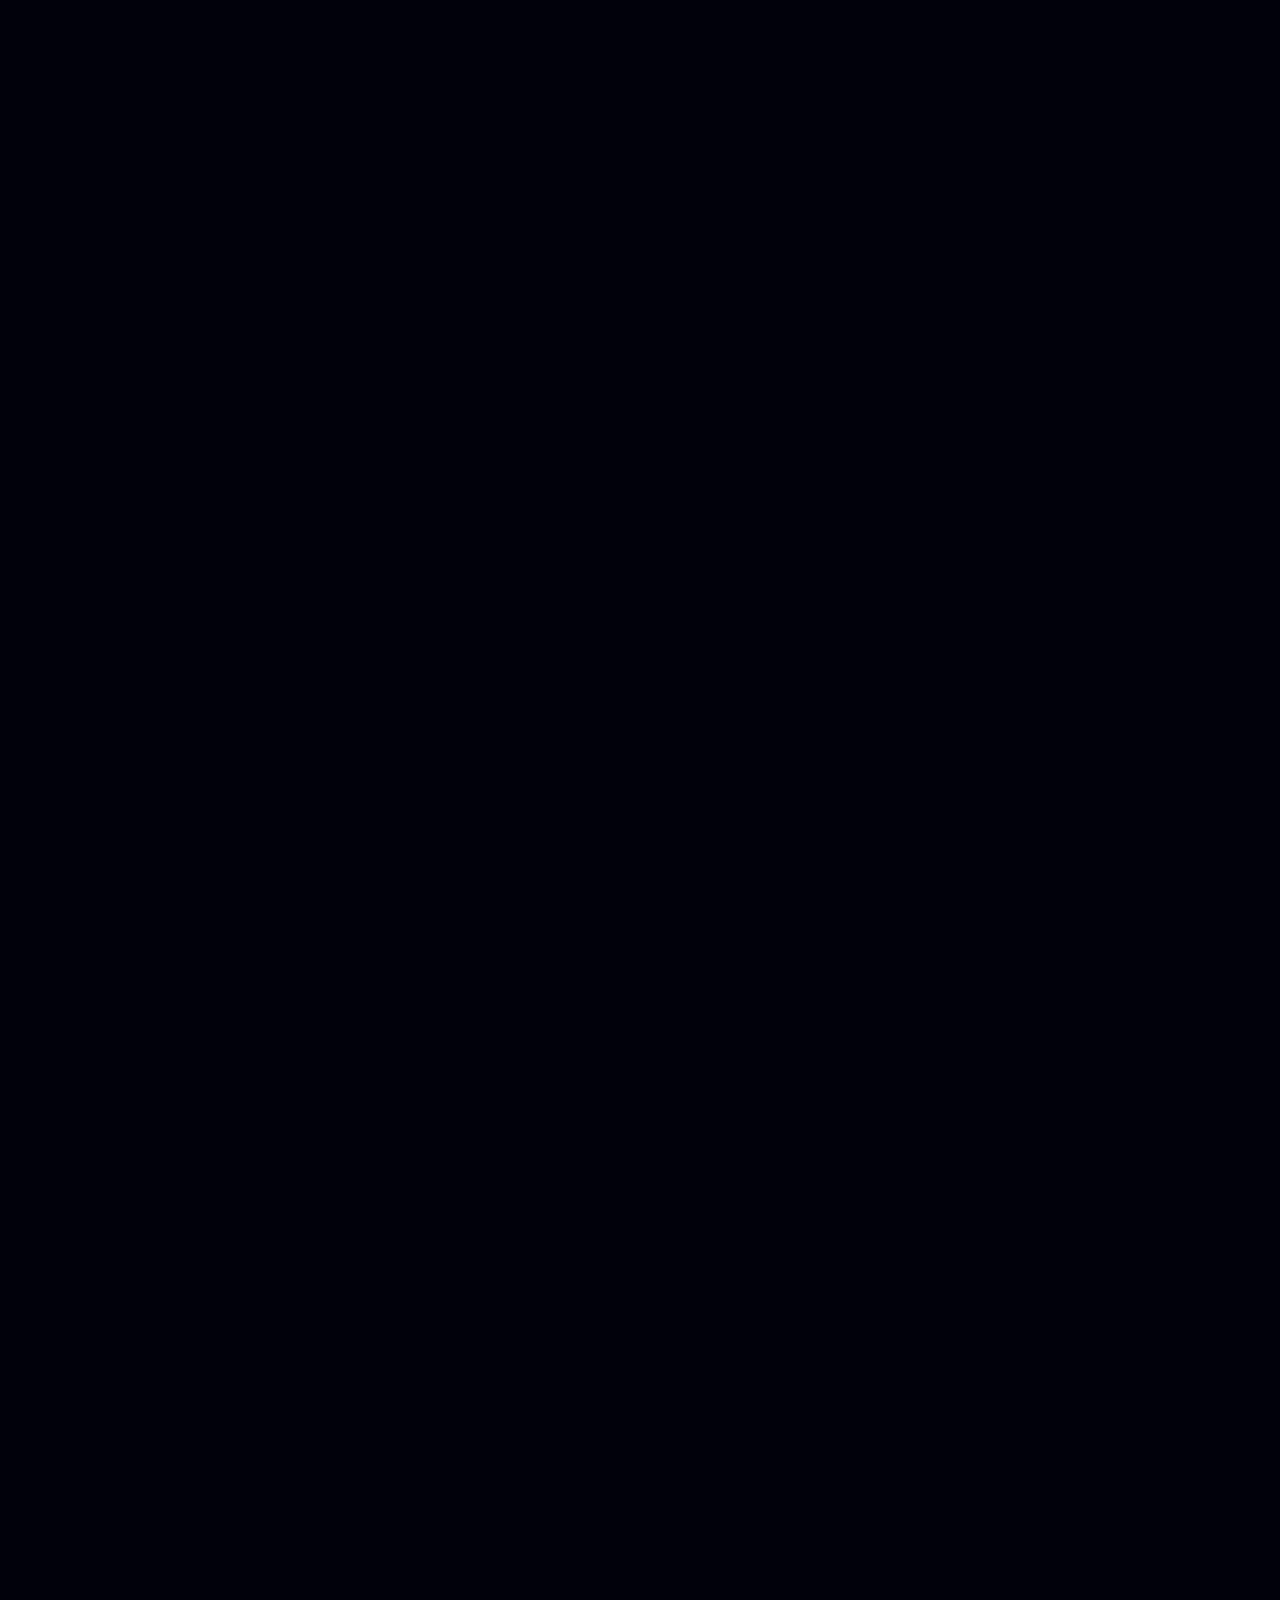
==== commit 4aa93b32: "Skip contact form captcha page" ====
--- a/index.html
+++ b/index.html
@@ -811,6 +811,7 @@
                <h3 class="contact__form-title">Contact Form</h3>
                <input type="hidden" name="_subject" value="New message from Roman Sheikh Razan's portfolio">
                <input type="hidden" name="_template" value="table">
+               <input type="hidden" name="_captcha" value="false">
                <input type="hidden" name="_next" value="https://romanrazan.github.io/Roman_Portfolio/?message=sent#contact">
                <input type="hidden" name="_url" value="https://romanrazan.github.io/Roman_Portfolio/#contact">
                <div class="contact__honeypot" aria-hidden="true">
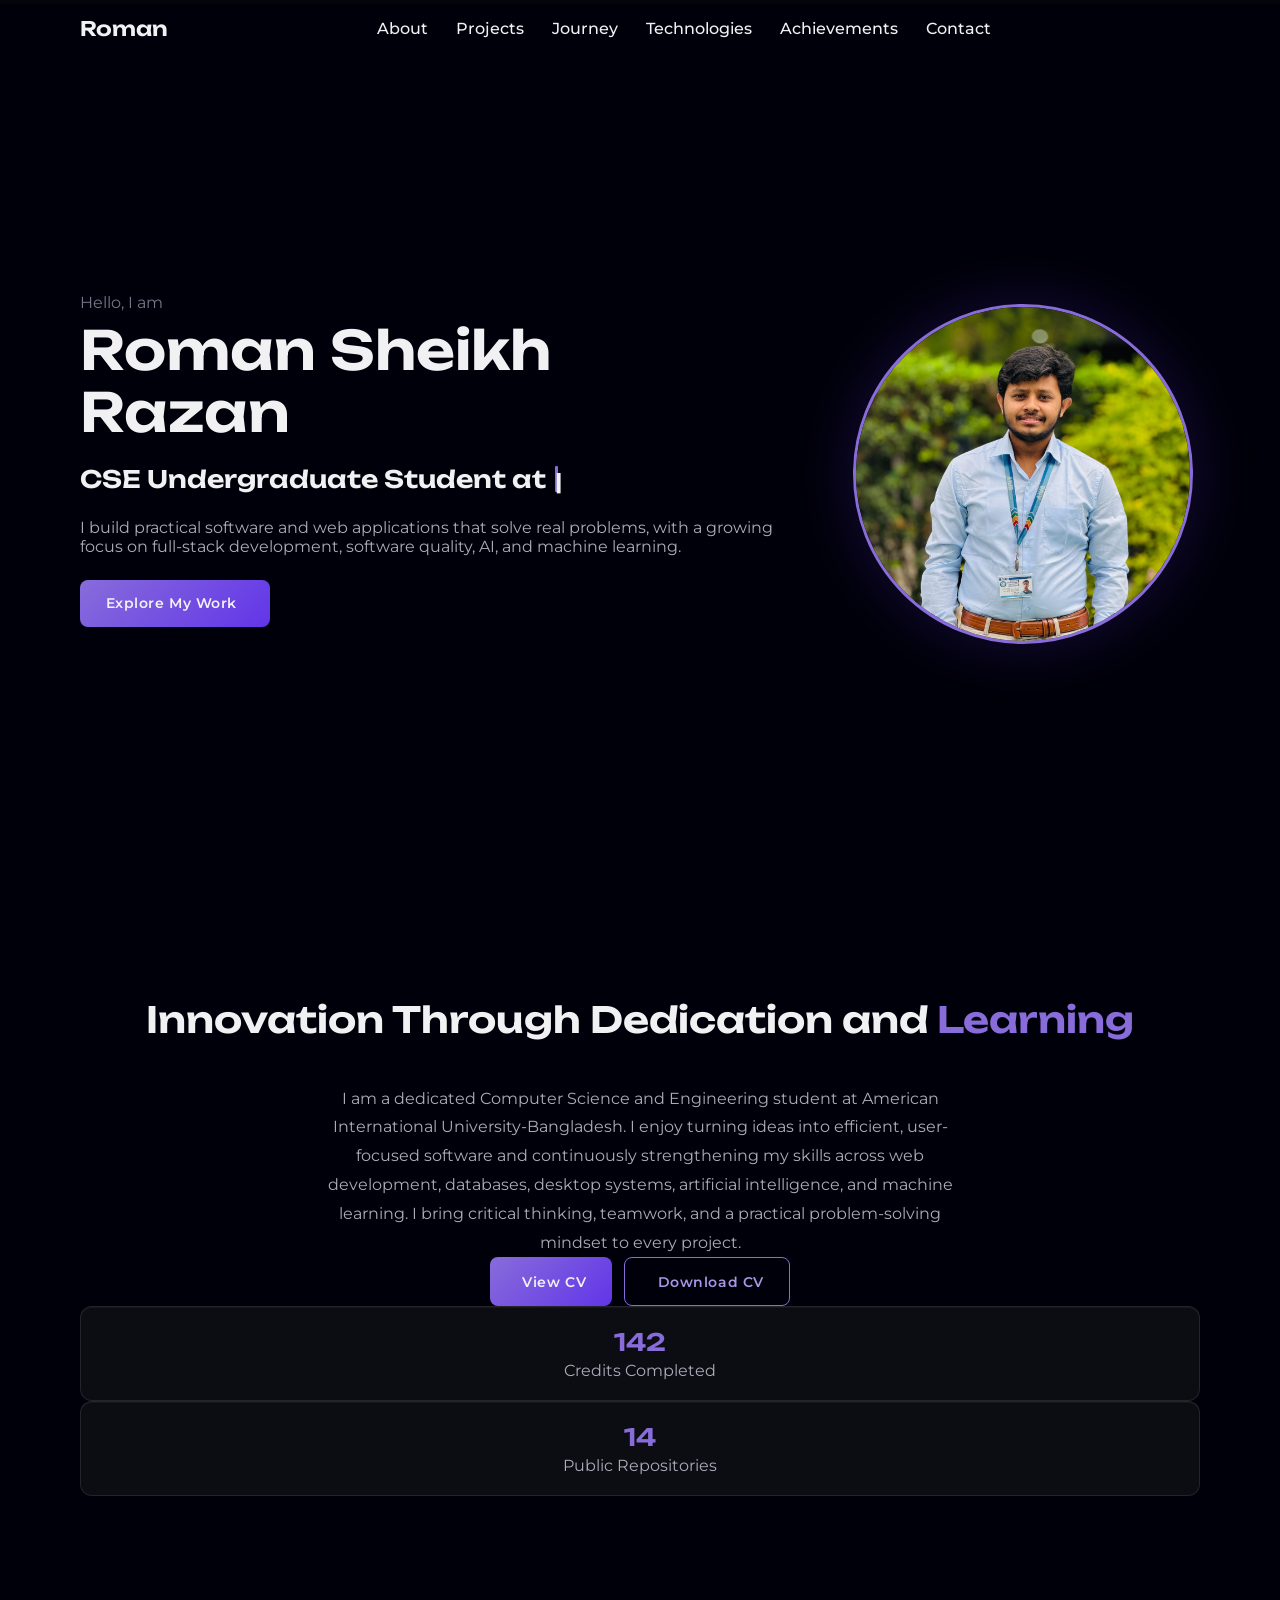
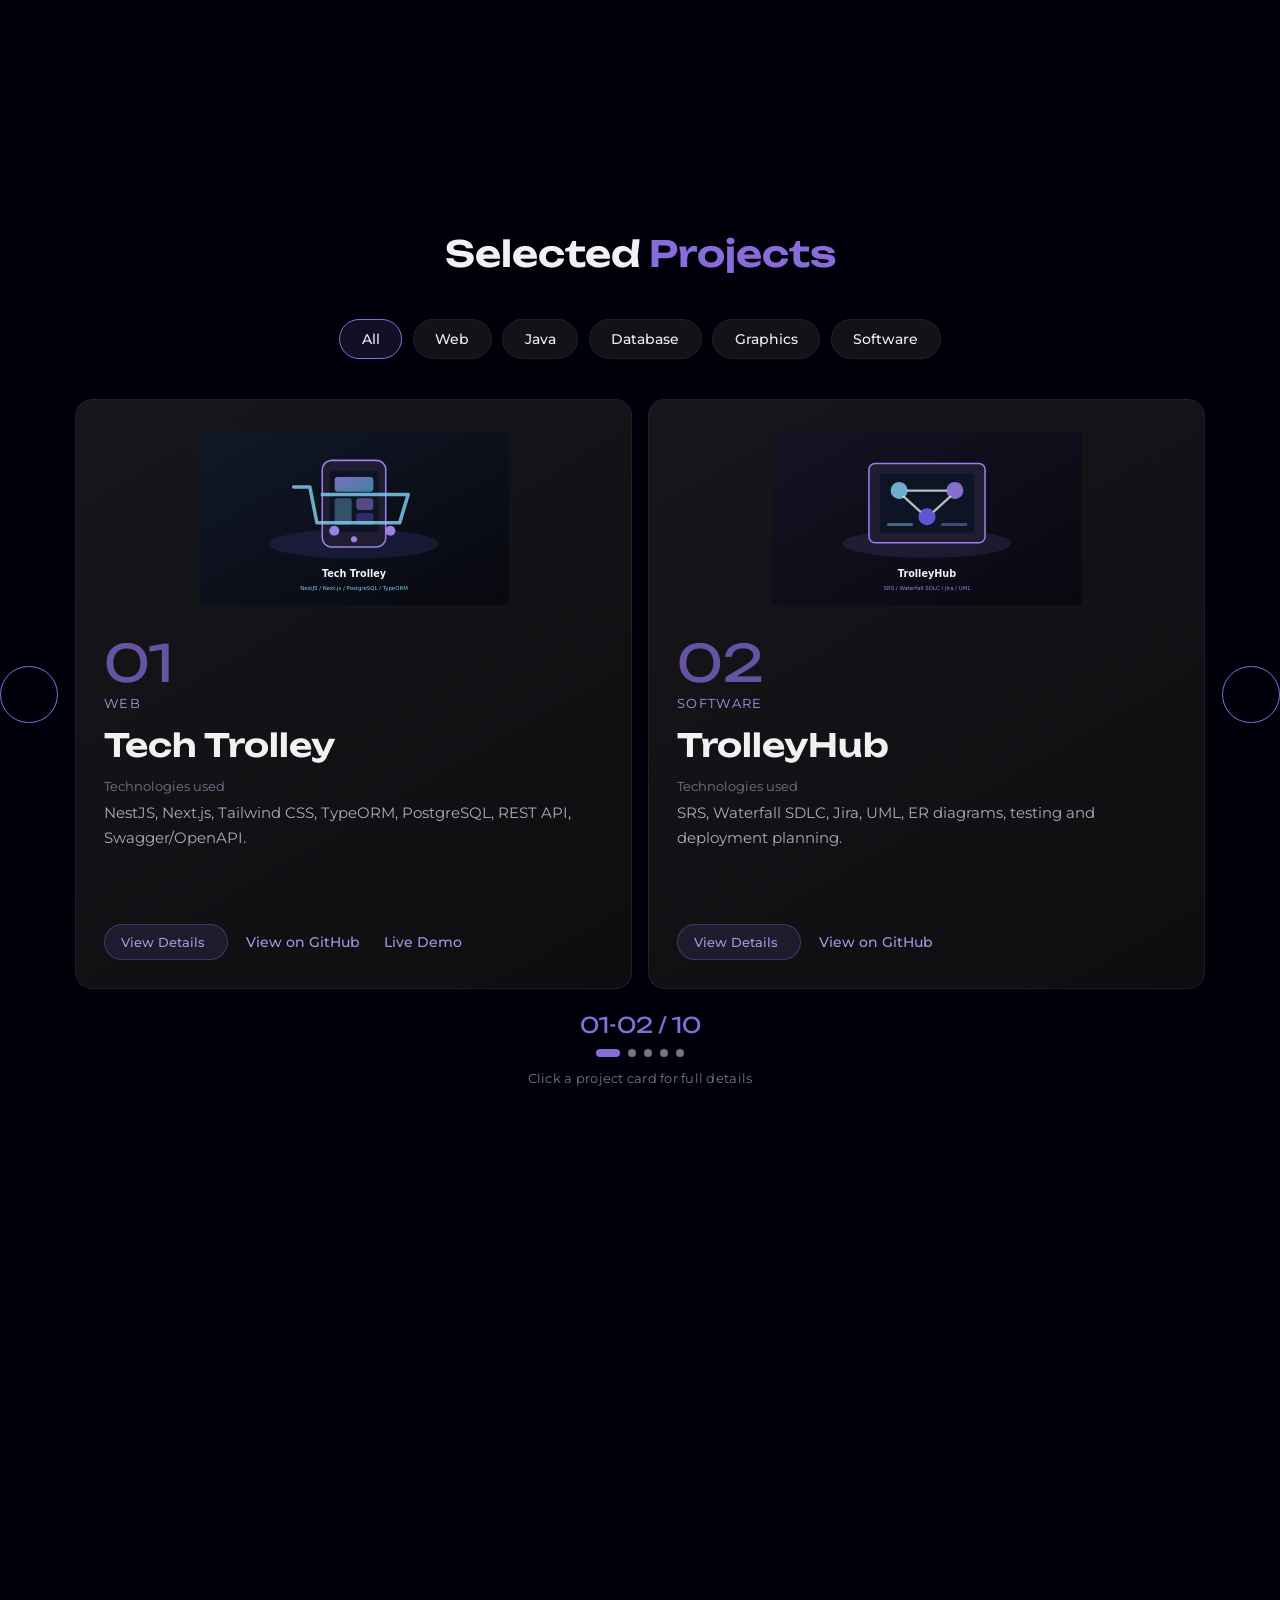
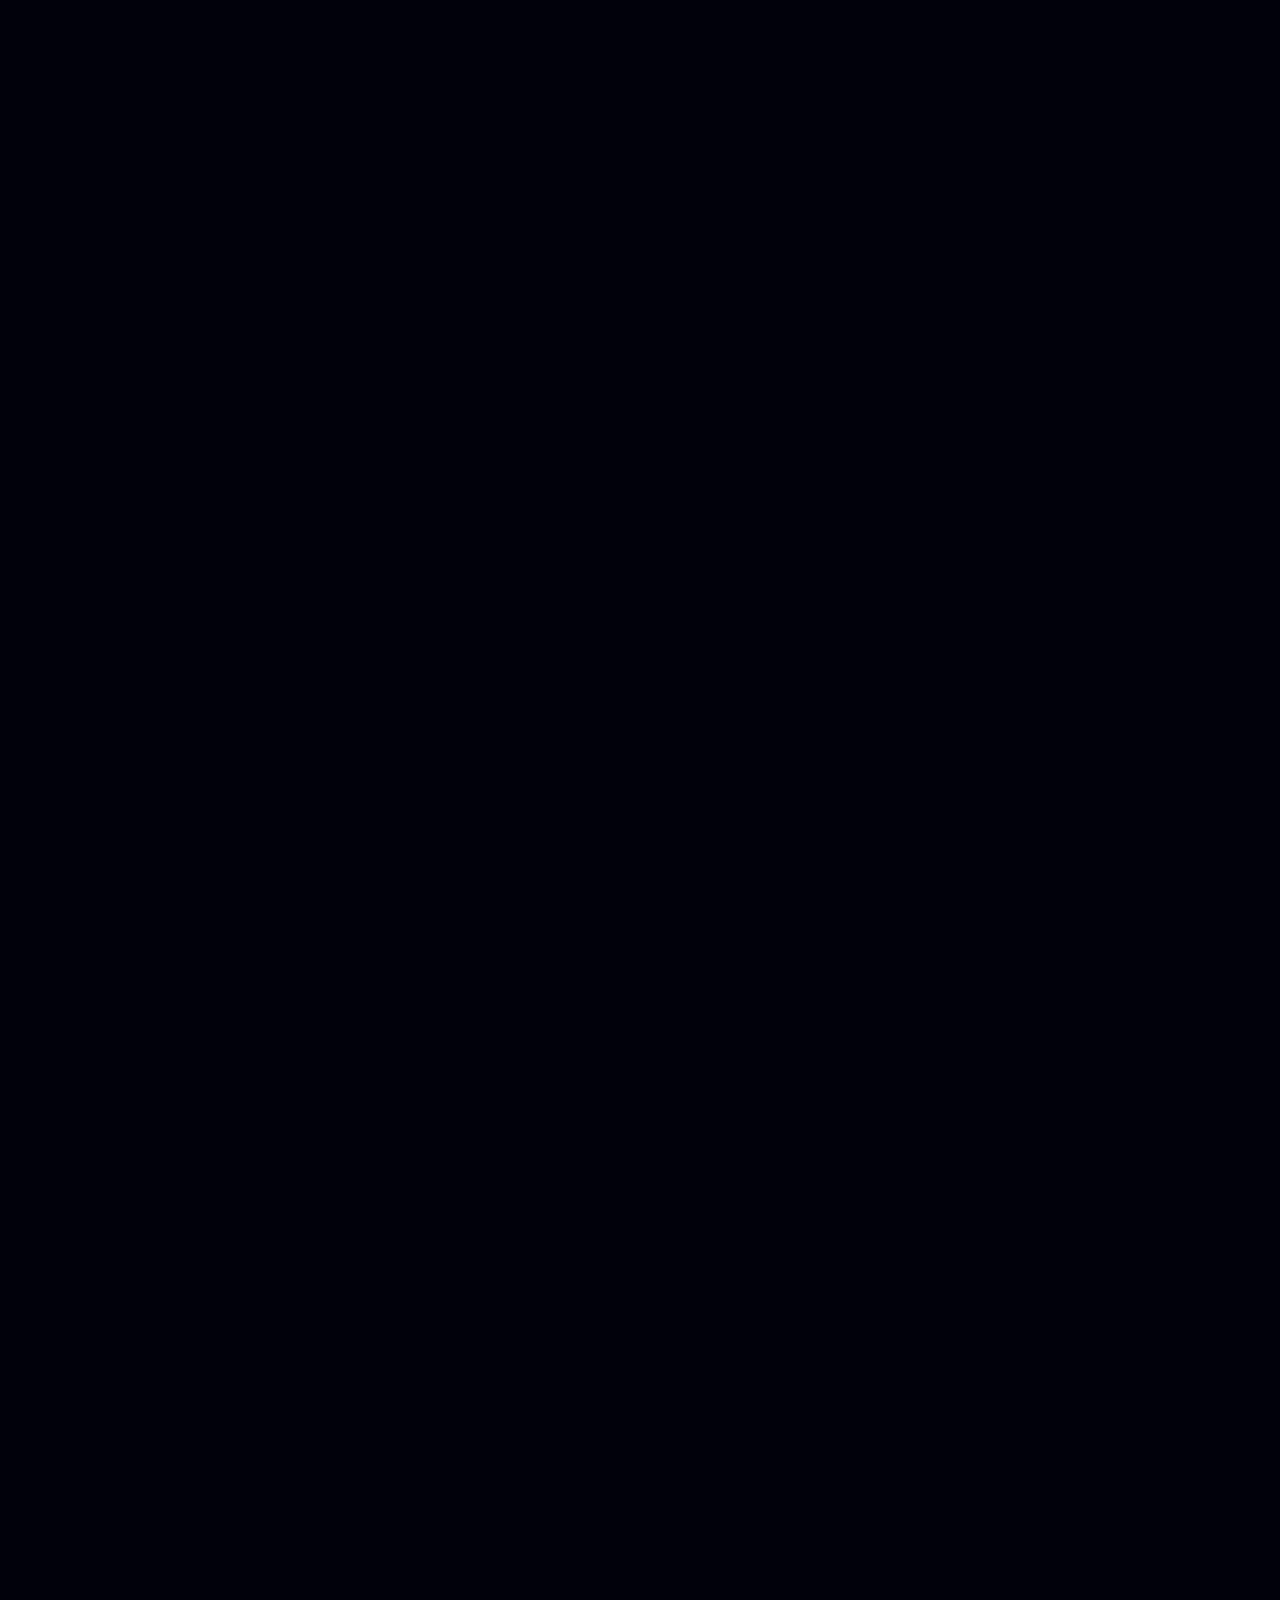
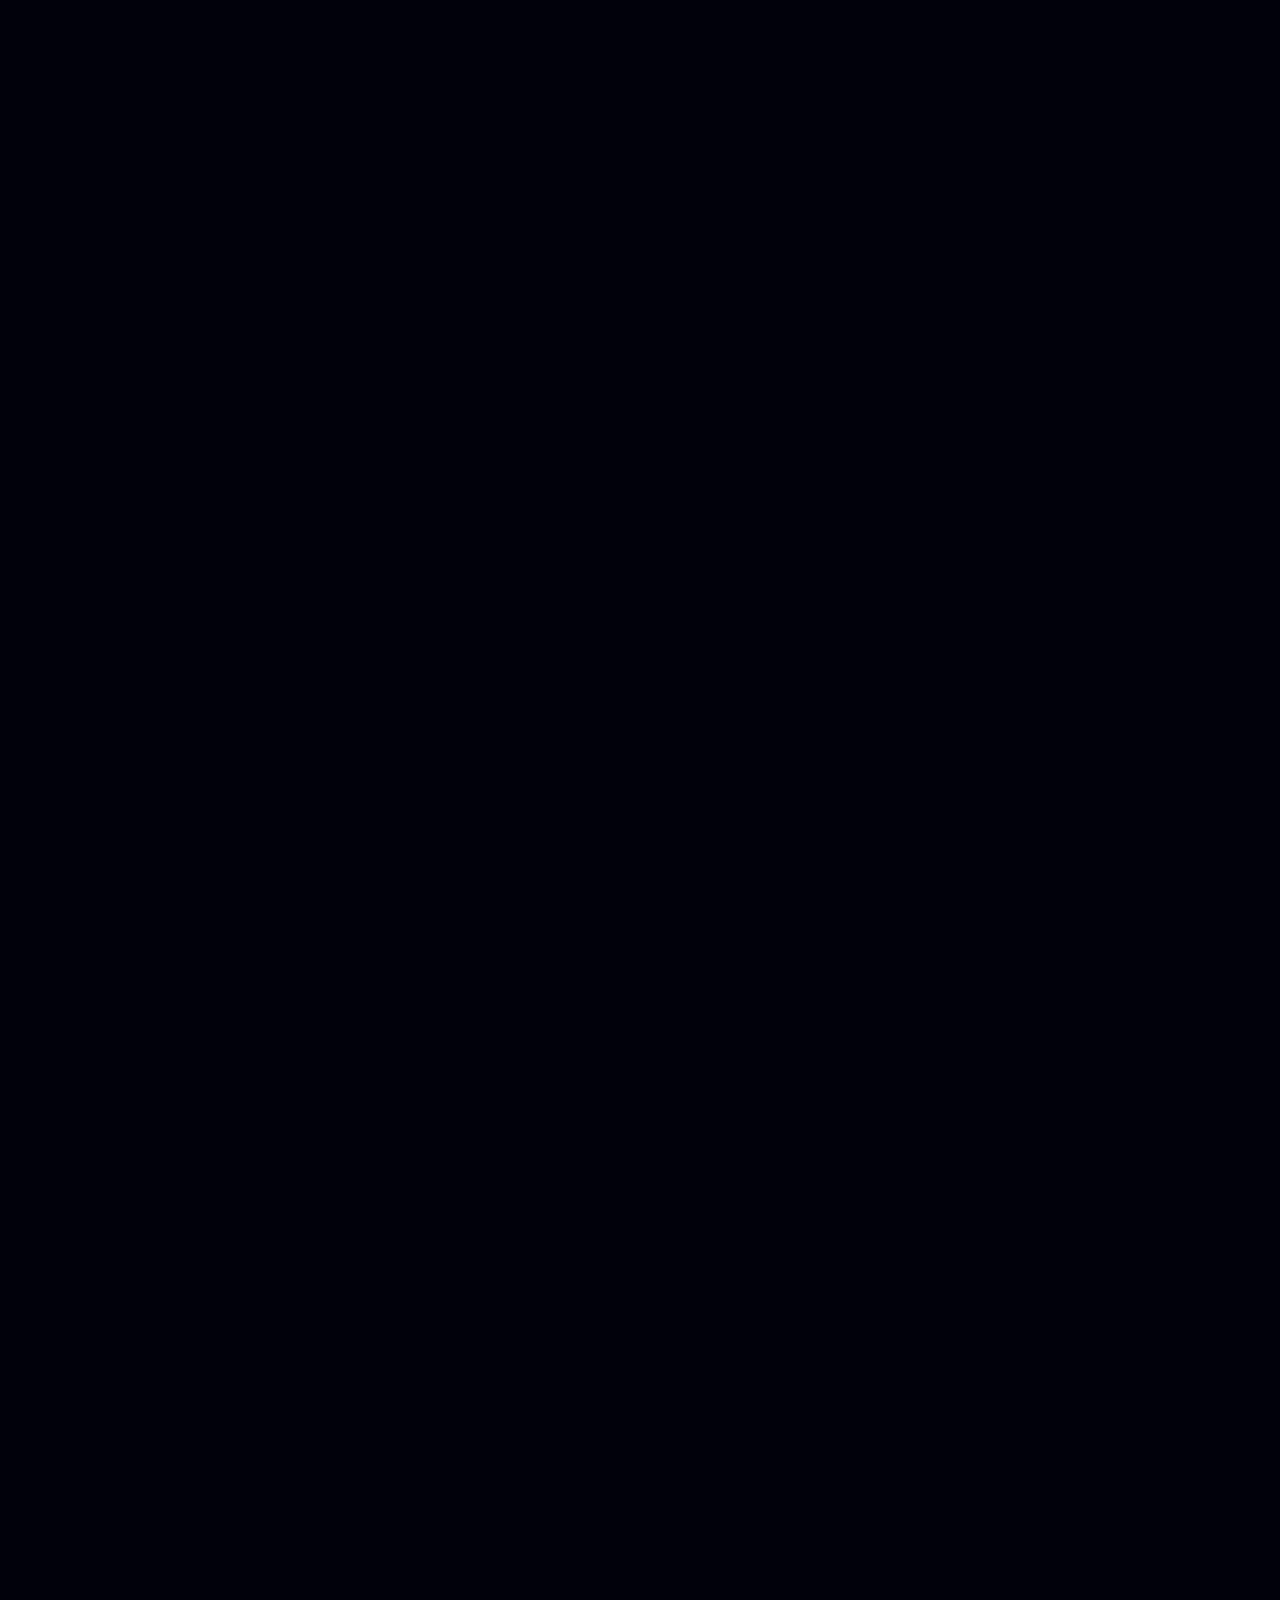
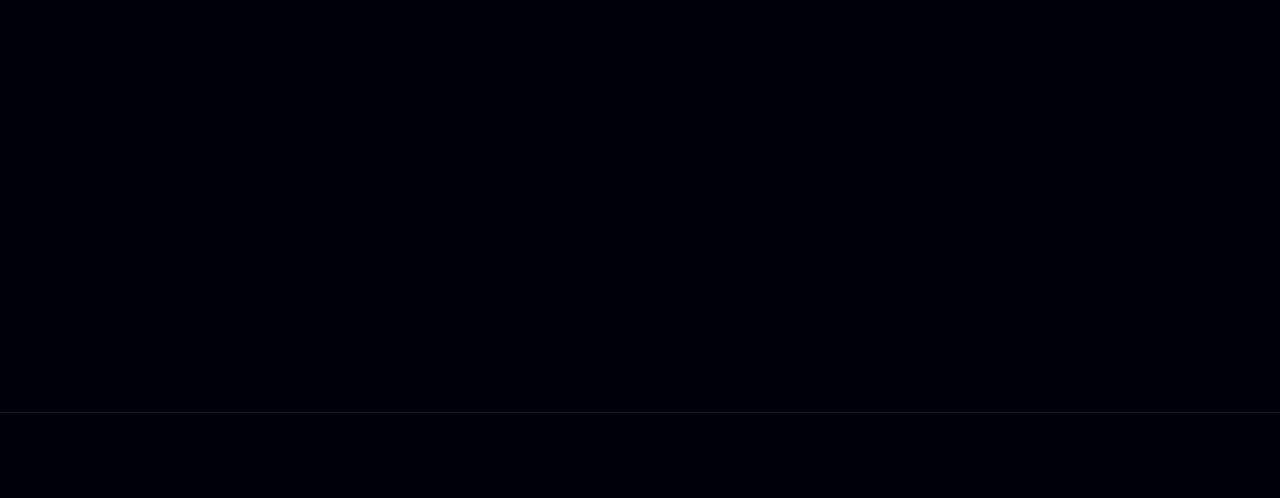
==== commit a6a5ab21: "Verify contact form delivery response" ====
--- a/index.html
+++ b/index.html
@@ -807,12 +807,11 @@
                </div>
             </div>
 
-            <form class="contact__form" id="contact-form" action="https://formsubmit.co/romanrazan2004@gmail.com" method="POST" accept-charset="UTF-8">
+            <form class="contact__form" id="contact-form" action="https://formsubmit.co/romanrazan2004@gmail.com" data-ajax-endpoint="https://formsubmit.co/ajax/romanrazan2004@gmail.com" method="POST" accept-charset="UTF-8">
                <h3 class="contact__form-title">Contact Form</h3>
                <input type="hidden" name="_subject" value="New message from Roman Sheikh Razan's portfolio">
                <input type="hidden" name="_template" value="table">
-               <input type="hidden" name="_captcha" value="false">
-               <input type="hidden" name="_next" value="https://romanrazan.github.io/Roman_Portfolio/?message=sent#contact">
+               <input type="hidden" name="_next" value="https://romanrazan.github.io/Roman_Portfolio/#contact">
                <input type="hidden" name="_url" value="https://romanrazan.github.io/Roman_Portfolio/#contact">
                <div class="contact__honeypot" aria-hidden="true">
                   <label for="contact-company">Leave this field empty</label>
@@ -860,7 +859,7 @@
    <script defer src="https://cdn.jsdelivr.net/npm/animejs@3.2.2/lib/anime.min.js"></script>
    <script defer src="assets/js/controllers/ThemeController.js?v=3"></script>
    <script defer src="assets/js/controllers/ContactCopyController.js?v=45"></script>
-   <script defer src="assets/js/controllers/ContactFormController.js?v=1"></script>
+   <script defer src="assets/js/controllers/ContactFormController.js?v=2"></script>
    <script defer src="assets/js/controllers/AppController.js?v=47"></script>
    <script defer src="assets/js/controllers/HomeTypingController.js?v=2"></script>
    <script defer src="assets/js/controllers/ProjectsController.js?v=7"></script>
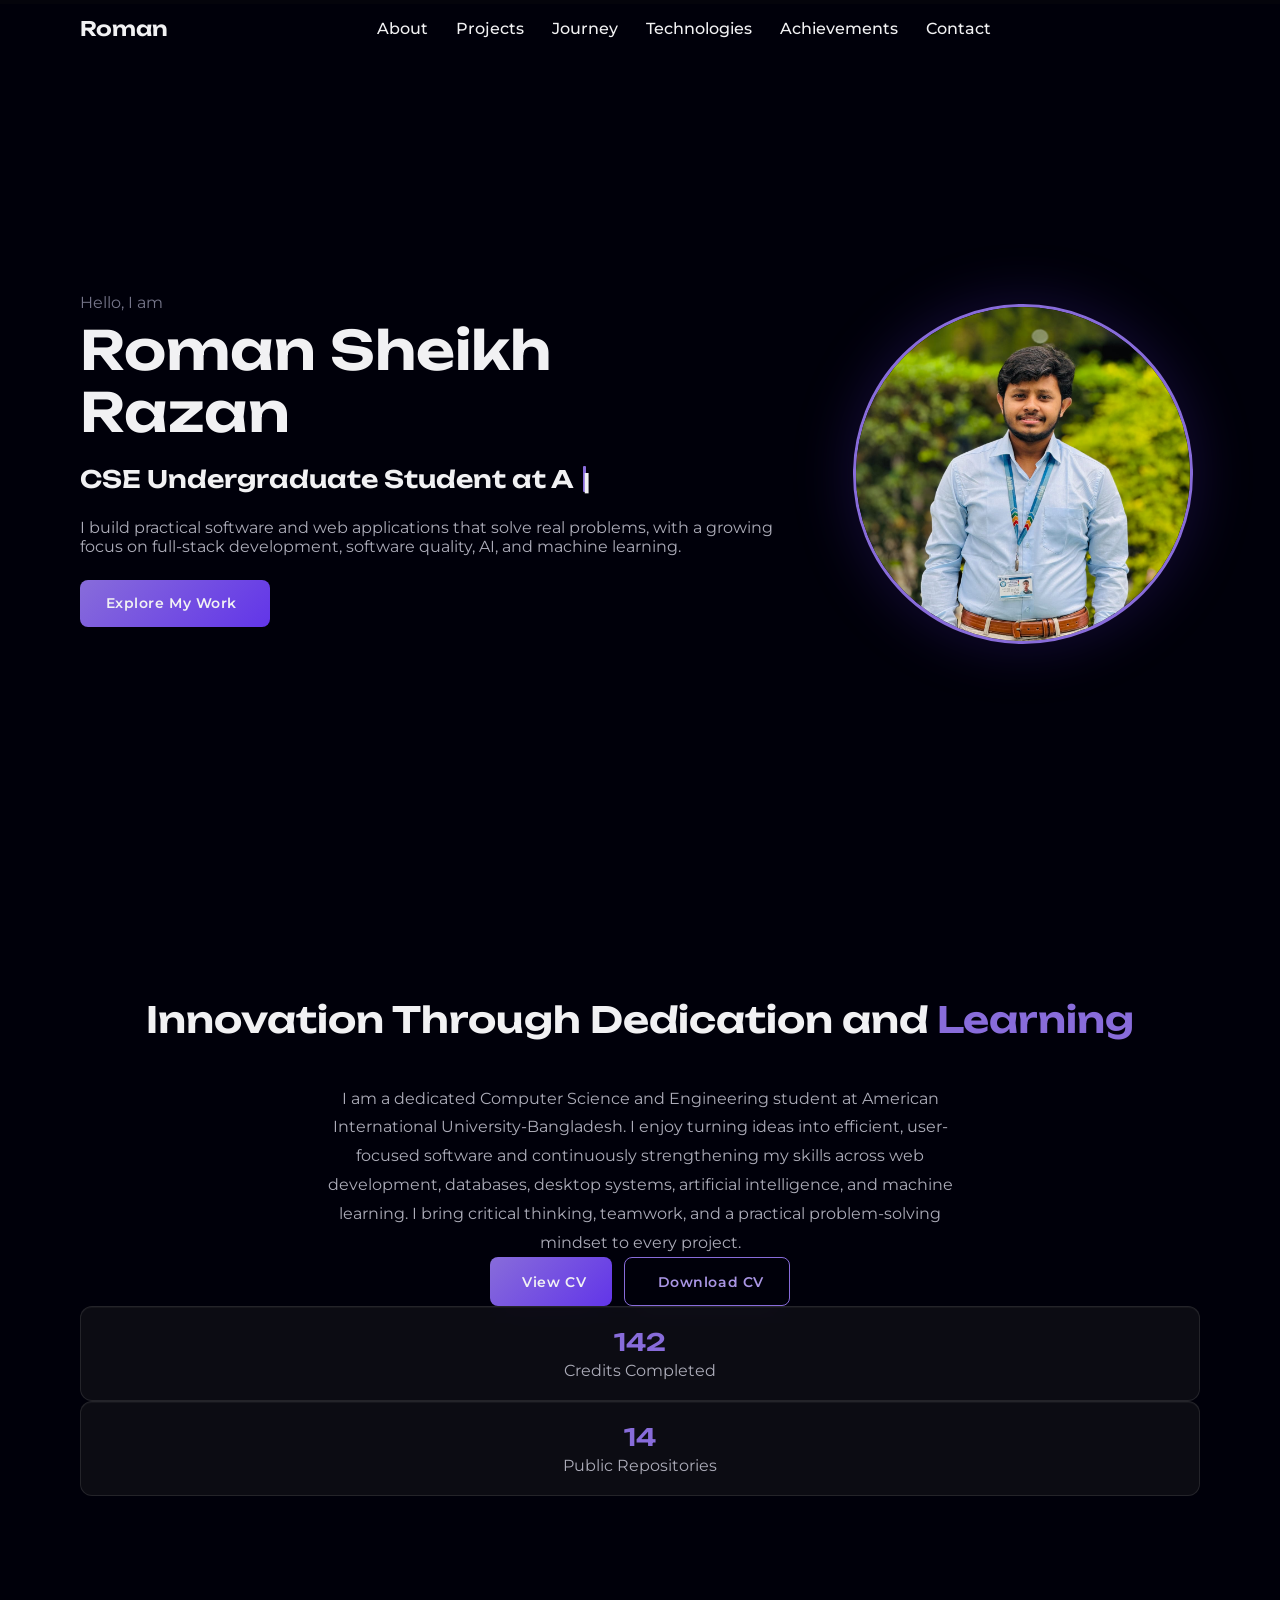
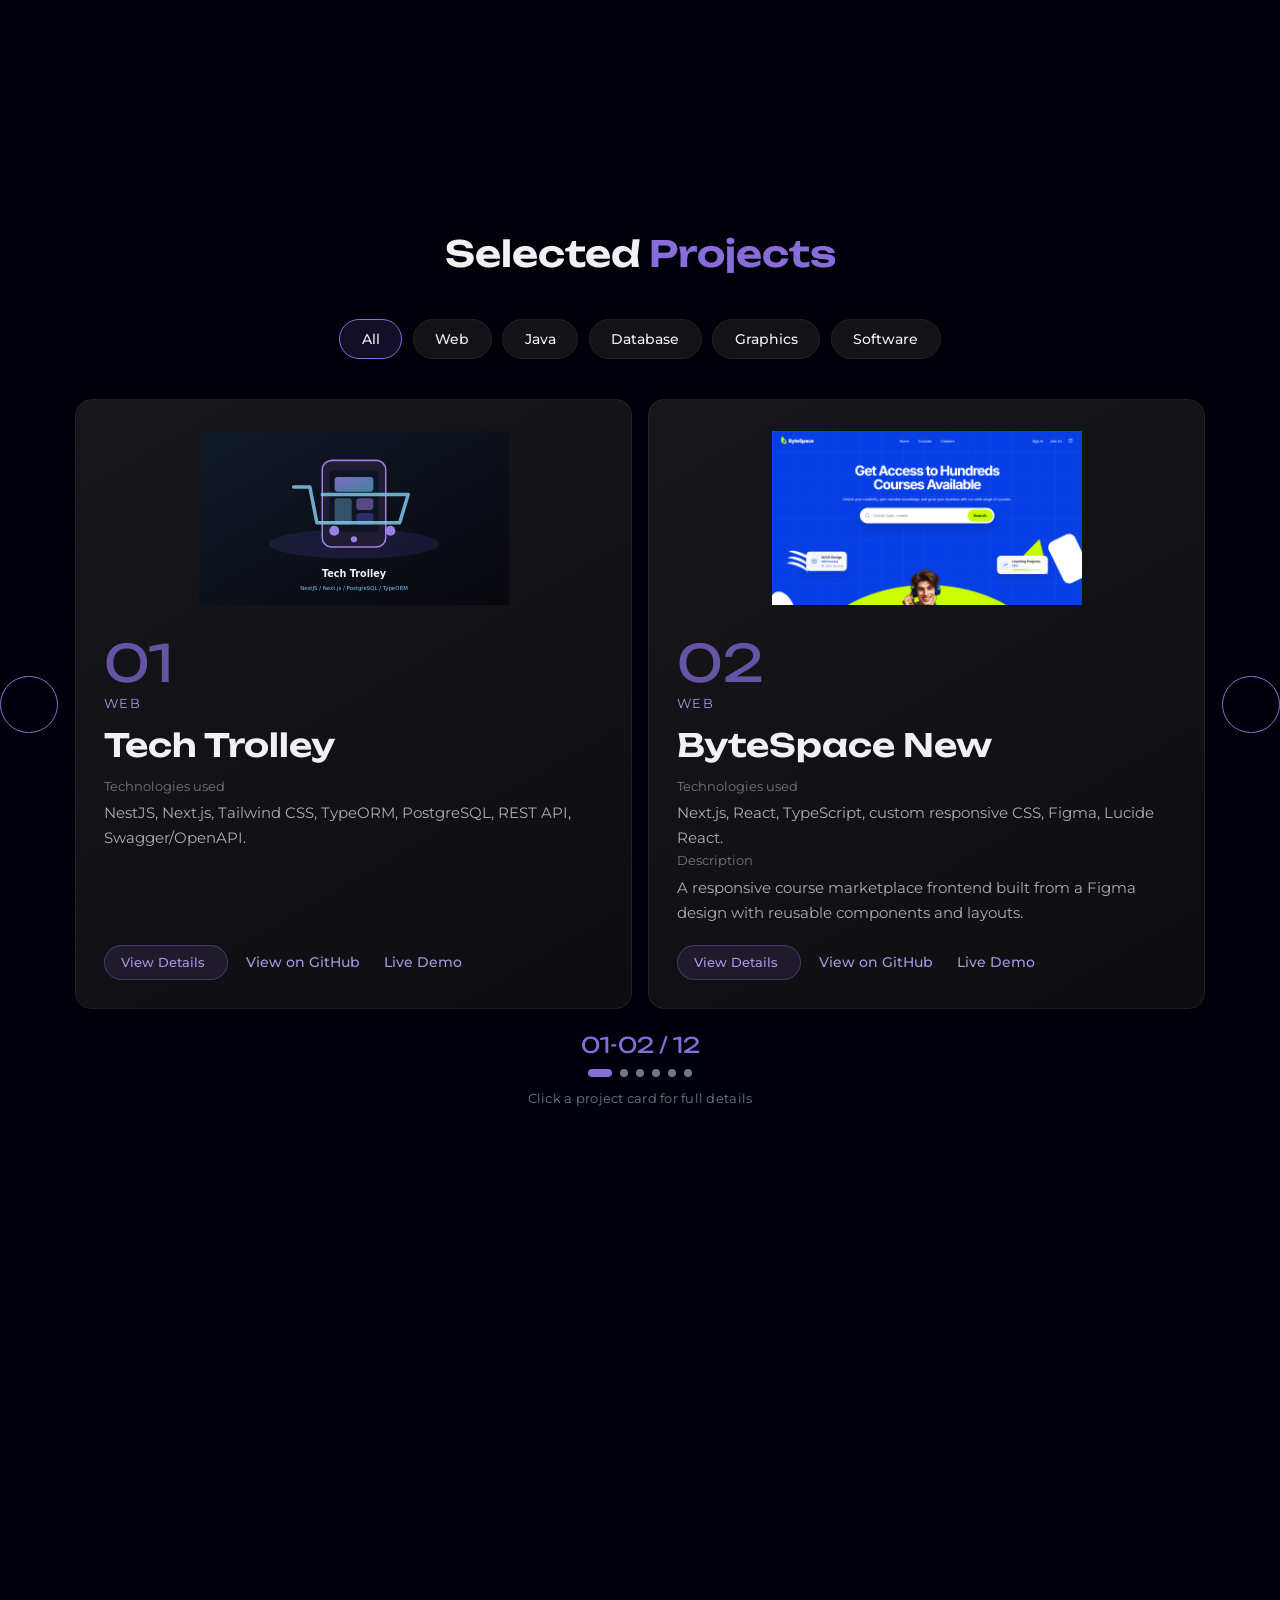
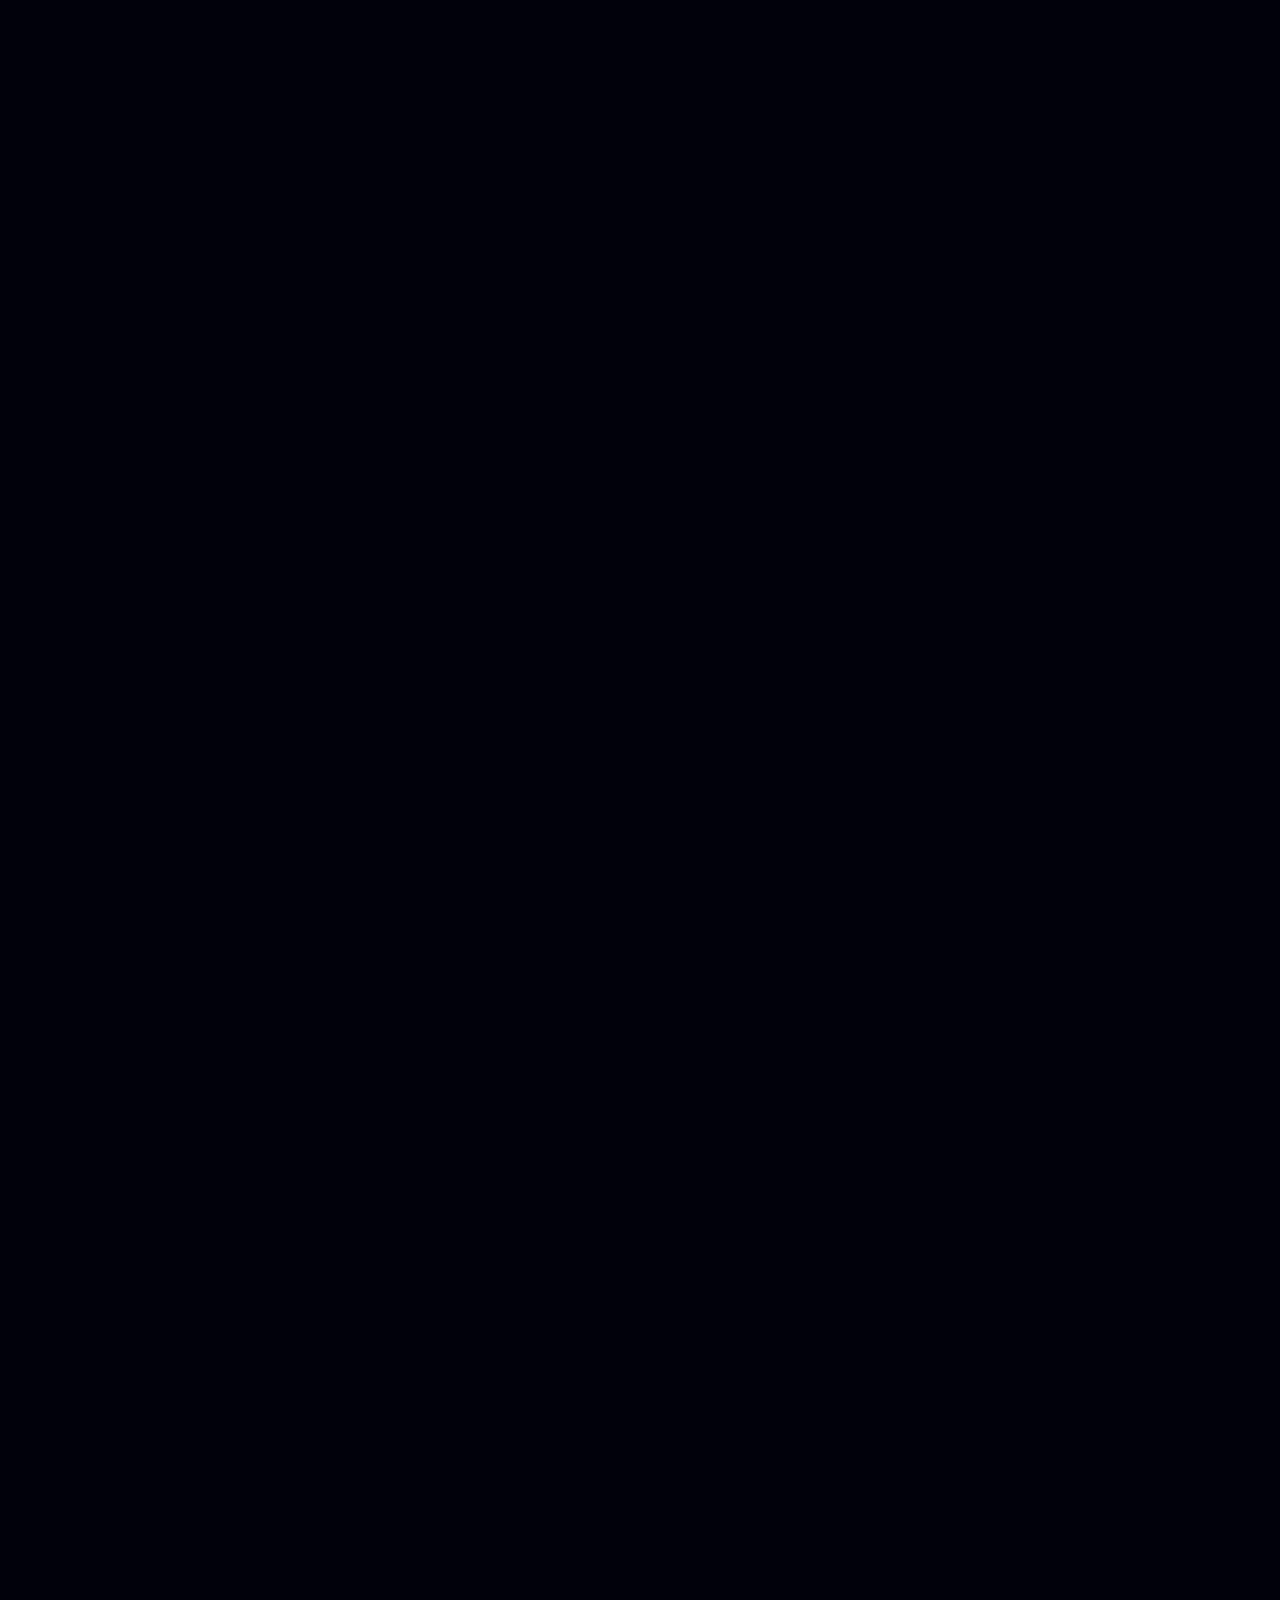
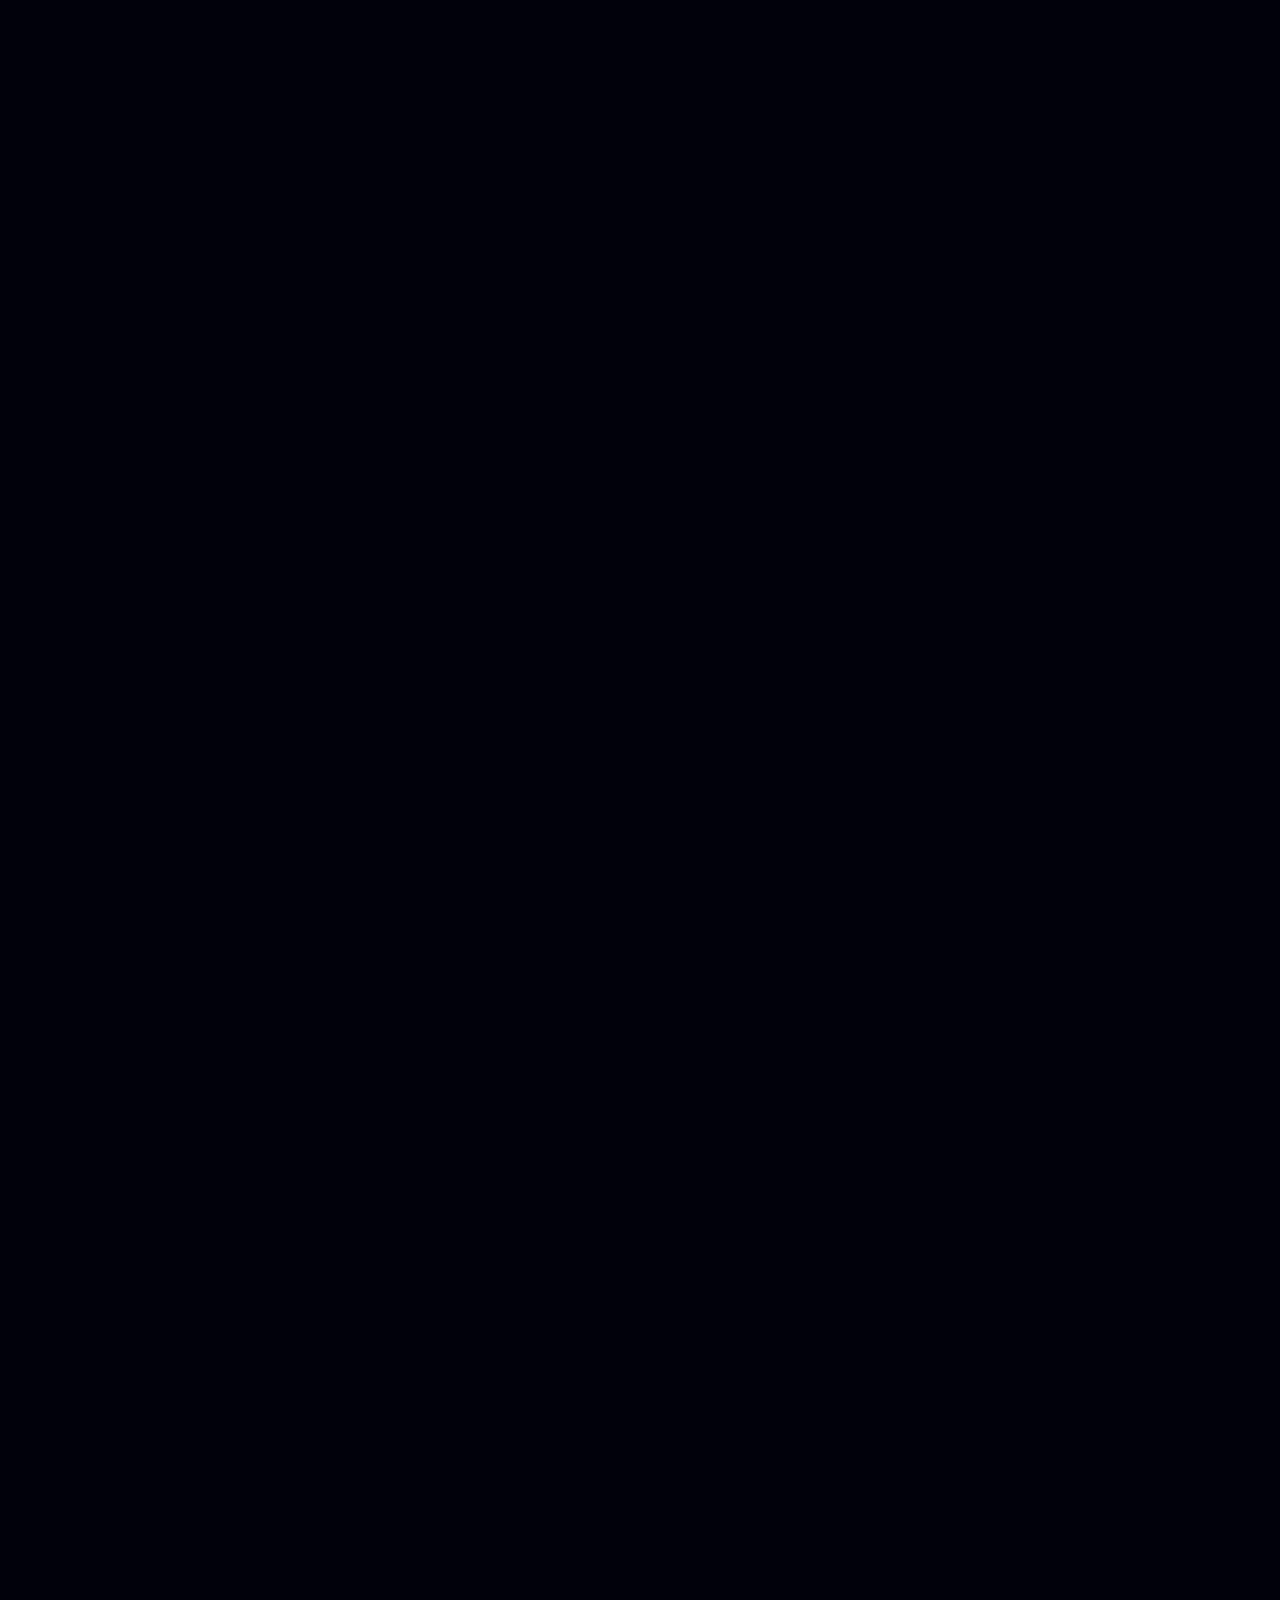
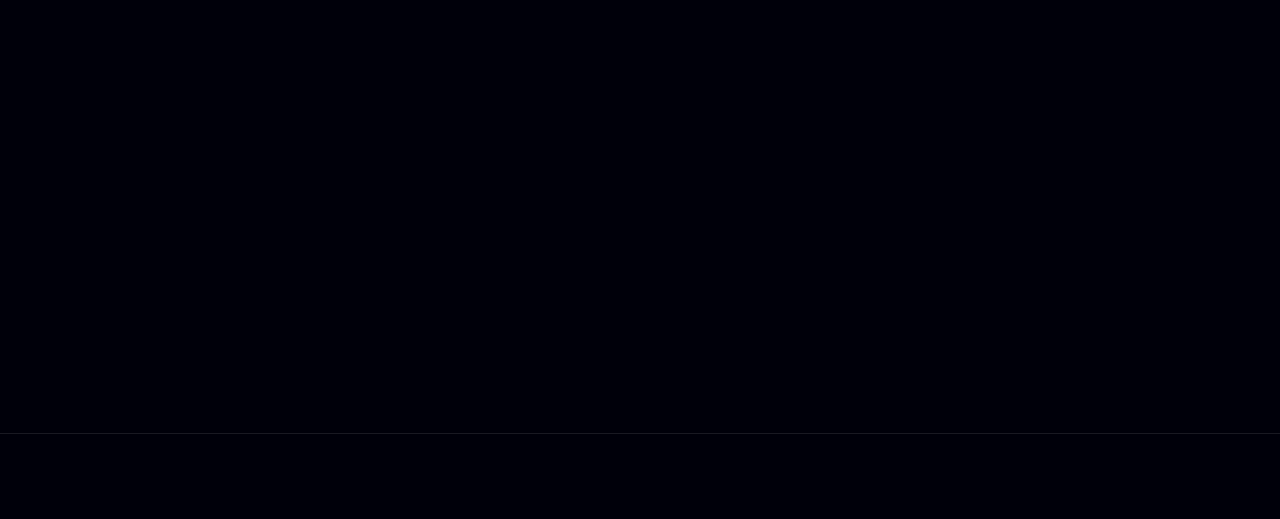
==== commit ab950a76: "Add ByteSpace and Dhaka Tesla Pool projects" ====
--- a/index.html
+++ b/index.html
@@ -183,162 +183,199 @@
                         </div>
                      </article>
 
-                     <article class="projects__slide projects__slide--clickable" data-category="software" data-project-id="02" tabindex="0" role="button" aria-label="View details for TrolleyHub">
+                     <article class="projects__slide projects__slide--clickable" data-category="web" data-project-id="02" tabindex="0" role="button" aria-label="View details for ByteSpace New">
+                        <div class="projects__card">
+                           <div class="projects__image">
+                              <img src="assets/img/project-bytespace-new.jpg" alt="ByteSpace course marketplace homepage" class="projects__img projects__img--screenshot">
+                           </div>
+                           <div class="projects__data">
+                              <span class="projects__number">02</span>
+                              <span class="projects__category">Web</span>
+                              <h3 class="projects__title">ByteSpace New</h3>
+                              <p class="projects__description"><span>Technologies used</span>Next.js, React, TypeScript, custom responsive CSS, Figma, Lucide React.<span>Description</span>A responsive course marketplace frontend built from a Figma design with reusable components and layouts.</p>
+                              <div class="projects__actions">
+                                 <button type="button" class="projects__details-btn" data-project-id="02">View Details <i class="ri-arrow-right-line"></i></button>
+                                 <a href="https://github.com/romanrazan/bytespace-new" target="_blank" rel="noopener" class="projects__link projects__github-link">View on GitHub <i class="ri-github-line"></i></a>
+                                 <a href="https://bytespace-new-inky-gamma.vercel.app" target="_blank" rel="noopener" class="projects__link projects__github-link">Live Demo <i class="ri-external-link-line"></i></a>
+                              </div>
+                           </div>
+                        </div>
+                     </article>
+
+                     <article class="projects__slide projects__slide--clickable" data-category="software" data-project-id="03" tabindex="0" role="button" aria-label="View details for Dhaka Tesla Pool">
+                        <div class="projects__card">
+                           <div class="projects__image">
+                              <img src="assets/img/project-dhaka-tesla-pool.webp" alt="Dhaka Tesla Pool driver dashboard and active shared ride" class="projects__img projects__img--screenshot">
+                           </div>
+                           <div class="projects__data">
+                              <span class="projects__number">03</span>
+                              <span class="projects__category">Software</span>
+                              <h3 class="projects__title">Dhaka Tesla Pool</h3>
+                              <p class="projects__description"><span>Technologies used</span>Next.js, NestJS, TypeScript, PostgreSQL, REST API, Docker.<span>Description</span>A ride-pooling platform for passenger requests, driver matching, seat management, and shared rides.</p>
+                              <div class="projects__actions">
+                                 <button type="button" class="projects__details-btn" data-project-id="03">View Details <i class="ri-arrow-right-line"></i></button>
+                                 <a href="https://github.com/romanrazan/Dhaka-Tesla-Pool" target="_blank" rel="noopener" class="projects__link projects__github-link">View on GitHub <i class="ri-github-line"></i></a>
+                              </div>
+                           </div>
+                        </div>
+                     </article>
+
+                     <article class="projects__slide projects__slide--clickable" data-category="software" data-project-id="04" tabindex="0" role="button" aria-label="View details for TrolleyHub">
                         <div class="projects__card">
                            <div class="projects__image">
                               <img src="assets/img/project-trolleyhub.svg" alt="TrolleyHub project" class="projects__img">
                            </div>
                            <div class="projects__data">
-                              <span class="projects__number">02</span>
+                              <span class="projects__number">04</span>
                               <span class="projects__category">Software</span>
                               <h3 class="projects__title">TrolleyHub</h3>
                               <p class="projects__description"><span>Technologies used</span>SRS, Waterfall SDLC, Jira, UML, ER diagrams, testing and deployment planning.</p>
                               <div class="projects__actions">
-                                 <button type="button" class="projects__details-btn" data-project-id="02">View Details <i class="ri-arrow-right-line"></i></button>
+                                 <button type="button" class="projects__details-btn" data-project-id="04">View Details <i class="ri-arrow-right-line"></i></button>
                                  <a href="https://github.com/romanrazan/TROLLEYHUB--A-Centralized-Inventory-and-Sales-Management-System-SRE-REPORT" target="_blank" rel="noopener" class="projects__link projects__github-link">View on GitHub <i class="ri-github-line"></i></a>
                               </div>
                            </div>
                         </div>
                      </article>
 
-                     <article class="projects__slide projects__slide--clickable" data-category="web" data-project-id="03" tabindex="0" role="button" aria-label="View details for Programming Contest Management System">
+                     <article class="projects__slide projects__slide--clickable" data-category="web" data-project-id="05" tabindex="0" role="button" aria-label="View details for Programming Contest Management System">
                         <div class="projects__card">
                            <div class="projects__image">
                               <img src="assets/img/project-pcms.svg" alt="Programming Contest Management System project" class="projects__img">
                            </div>
                            <div class="projects__data">
-                              <span class="projects__number">03</span>
+                              <span class="projects__number">05</span>
                               <span class="projects__category">Web</span>
                               <h3 class="projects__title">Programming Contest Management System</h3>
                               <p class="projects__description"><span>Technologies used</span>PHP, Oracle Database, JavaScript, PL/SQL, MVC, role-based access control.</p>
                               <div class="projects__actions">
-                                 <button type="button" class="projects__details-btn" data-project-id="03">View Details <i class="ri-arrow-right-line"></i></button>
+                                 <button type="button" class="projects__details-btn" data-project-id="05">View Details <i class="ri-arrow-right-line"></i></button>
                                  <a href="https://github.com/romanrazan/Programming-Contest-Management-System" target="_blank" rel="noopener" class="projects__link projects__github-link">View on GitHub <i class="ri-github-line"></i></a>
                               </div>
                            </div>
                         </div>
                      </article>
 
-                     <article class="projects__slide projects__slide--clickable" data-category="web" data-project-id="04" tabindex="0" role="button" aria-label="View details for Online Computer Shop">
+                     <article class="projects__slide projects__slide--clickable" data-category="web" data-project-id="06" tabindex="0" role="button" aria-label="View details for Online Computer Shop">
                         <div class="projects__card">
                            <div class="projects__image">
                               <img src="assets/img/project-online-computer-shop.svg" alt="Online Computer Shop project" class="projects__img">
                            </div>
                            <div class="projects__data">
-                              <span class="projects__number">04</span>
+                              <span class="projects__number">06</span>
                               <span class="projects__category">Web</span>
                               <h3 class="projects__title">Online Computer Shop</h3>
                               <p class="projects__description"><span>Technologies used</span>HTML, CSS, JavaScript, PHP, AJAX, MySQL, MVC, Git &amp; GitHub.</p>
                               <div class="projects__actions">
-                                 <button type="button" class="projects__details-btn" data-project-id="04">View Details <i class="ri-arrow-right-line"></i></button>
+                                 <button type="button" class="projects__details-btn" data-project-id="06">View Details <i class="ri-arrow-right-line"></i></button>
                                  <a href="https://github.com/romanrazan/Web_Tech_Project_Online_Computer_Shop" target="_blank" rel="noopener" class="projects__link projects__github-link">View on GitHub <i class="ri-github-line"></i></a>
                               </div>
                            </div>
                         </div>
                      </article>
 
-                     <article class="projects__slide projects__slide--clickable" data-category="software" data-project-id="05" tabindex="0" role="button" aria-label="View details for SkillBridge">
+                     <article class="projects__slide projects__slide--clickable" data-category="software" data-project-id="07" tabindex="0" role="button" aria-label="View details for SkillBridge">
                         <div class="projects__card">
                            <div class="projects__image">
                               <img src="assets/img/project-skillbridge.svg" alt="SkillBridge project" class="projects__img">
                            </div>
                            <div class="projects__data">
-                              <span class="projects__number">05</span>
+                              <span class="projects__number">07</span>
                               <span class="projects__category">Software</span>
                               <h3 class="projects__title">SkillBridge</h3>
                               <p class="projects__description"><span>Technologies used</span>Agile Scrum, Jira, Trello, Figma, software testing, documentation, Git &amp; GitHub.</p>
                               <div class="projects__actions">
-                                 <button type="button" class="projects__details-btn" data-project-id="05">View Details <i class="ri-arrow-right-line"></i></button>
+                                 <button type="button" class="projects__details-btn" data-project-id="07">View Details <i class="ri-arrow-right-line"></i></button>
                                  <a href="https://github.com/romanrazan/SQT_SkillBridge-A-Micro-Freelancing-Platform-for-University-Students" target="_blank" rel="noopener" class="projects__link projects__github-link">View on GitHub <i class="ri-github-line"></i></a>
                               </div>
                            </div>
                         </div>
                      </article>
 
-                     <article class="projects__slide projects__slide--clickable" data-category="software" data-project-id="06" tabindex="0" role="button" aria-label="View details for Shop Management System">
+                     <article class="projects__slide projects__slide--clickable" data-category="software" data-project-id="08" tabindex="0" role="button" aria-label="View details for Shop Management System">
                         <div class="projects__card">
                            <div class="projects__image">
                               <img src="assets/img/project-shop-management.svg" alt="Shop Management System project" class="projects__img">
                            </div>
                            <div class="projects__data">
-                              <span class="projects__number">06</span>
+                              <span class="projects__number">08</span>
                               <span class="projects__category">Software</span>
                               <h3 class="projects__title">Shop Management System</h3>
                               <p class="projects__description"><span>Technologies used</span>C#, .NET Framework, SQL Server, OOP, Windows desktop UI, Git &amp; GitHub.</p>
                               <div class="projects__actions">
-                                 <button type="button" class="projects__details-btn" data-project-id="06">View Details <i class="ri-arrow-right-line"></i></button>
+                                 <button type="button" class="projects__details-btn" data-project-id="08">View Details <i class="ri-arrow-right-line"></i></button>
                                  <a href="https://github.com/romanrazan/C-Sharp-Project-Shop-Management-" target="_blank" rel="noopener" class="projects__link projects__github-link">View on GitHub <i class="ri-github-line"></i></a>
                               </div>
                            </div>
                         </div>
                      </article>
 
-                     <article class="projects__slide projects__slide--clickable" data-category="graphics" data-project-id="07" tabindex="0" role="button" aria-label="View details for Train Journey Simulation">
+                     <article class="projects__slide projects__slide--clickable" data-category="graphics" data-project-id="09" tabindex="0" role="button" aria-label="View details for Train Journey Simulation">
                         <div class="projects__card">
                            <div class="projects__image">
                               <img src="assets/img/project-train-journey.svg" alt="Train Journey Simulation project" class="projects__img">
                            </div>
                            <div class="projects__data">
-                              <span class="projects__number">07</span>
+                              <span class="projects__number">09</span>
                               <span class="projects__category">Graphics</span>
                               <h3 class="projects__title">Train Journey Simulation</h3>
                               <p class="projects__description"><span>Technologies used</span>C++, OpenGL, GLUT, animation, transformations, computer graphics, Git &amp; GitHub.</p>
                               <div class="projects__actions">
-                                 <button type="button" class="projects__details-btn" data-project-id="07">View Details <i class="ri-arrow-right-line"></i></button>
+                                 <button type="button" class="projects__details-btn" data-project-id="09">View Details <i class="ri-arrow-right-line"></i></button>
                                  <a href="https://github.com/romanrazan/Computer-Graphics-Project-Journey-By-Train-" target="_blank" rel="noopener" class="projects__link projects__github-link">View on GitHub <i class="ri-github-line"></i></a>
                               </div>
                            </div>
                         </div>
                      </article>
 
-                     <article class="projects__slide projects__slide--clickable" data-category="database" data-project-id="08" tabindex="0" role="button" aria-label="View details for Train Ticket Reservation">
+                     <article class="projects__slide projects__slide--clickable" data-category="database" data-project-id="10" tabindex="0" role="button" aria-label="View details for Train Ticket Reservation">
                         <div class="projects__card">
                            <div class="projects__image">
                               <img src="assets/img/project-train-reservation.svg" alt="Train Ticket Reservation System project" class="projects__img">
                            </div>
                            <div class="projects__data">
-                              <span class="projects__number">08</span>
+                              <span class="projects__number">10</span>
                               <span class="projects__category">Database</span>
                               <h3 class="projects__title">Train Ticket Reservation</h3>
                               <p class="projects__description"><span>Technologies used</span>Oracle SQL Express, MySQL, relational database design, optimized SQL queries, Git &amp; GitHub.</p>
                               <div class="projects__actions">
-                                 <button type="button" class="projects__details-btn" data-project-id="08">View Details <i class="ri-arrow-right-line"></i></button>
+                                 <button type="button" class="projects__details-btn" data-project-id="10">View Details <i class="ri-arrow-right-line"></i></button>
                                  <a href="https://github.com/romanrazan/Database_Project-The-Online-Train-Reservation-System-" target="_blank" rel="noopener" class="projects__link projects__github-link">View on GitHub <i class="ri-github-line"></i></a>
                               </div>
                            </div>
                         </div>
                      </article>
 
-                     <article class="projects__slide projects__slide--clickable" data-category="java" data-project-id="09" tabindex="0" role="button" aria-label="View details for Computer Accessories Shop">
+                     <article class="projects__slide projects__slide--clickable" data-category="java" data-project-id="11" tabindex="0" role="button" aria-label="View details for Computer Accessories Shop">
                         <div class="projects__card">
                            <div class="projects__image">
                               <img src="assets/img/project-computer-accessories.svg" alt="Computer Accessories Shop project" class="projects__img">
                            </div>
                            <div class="projects__data">
-                              <span class="projects__number">09</span>
+                              <span class="projects__number">11</span>
                               <span class="projects__category">Java</span>
                               <h3 class="projects__title">Computer Accessories Shop</h3>
                               <p class="projects__description"><span>Technologies used</span>Java, Swing, OOP, authentication, product and order management, Git &amp; GitHub.</p>
                               <div class="projects__actions">
-                                 <button type="button" class="projects__details-btn" data-project-id="09">View Details <i class="ri-arrow-right-line"></i></button>
+                                 <button type="button" class="projects__details-btn" data-project-id="11">View Details <i class="ri-arrow-right-line"></i></button>
                                  <a href="https://github.com/romanrazan/Computer-Accessories-Shop" target="_blank" rel="noopener" class="projects__link projects__github-link">View on GitHub <i class="ri-github-line"></i></a>
                               </div>
                            </div>
                         </div>
                      </article>
 
-                     <article class="projects__slide projects__slide--clickable" data-category="web" data-project-id="10" tabindex="0" role="button" aria-label="View more projects on GitHub">
+                     <article class="projects__slide projects__slide--clickable" data-category="web" data-project-id="12" tabindex="0" role="button" aria-label="View more projects on GitHub">
                         <div class="projects__card">
                            <div class="projects__image">
                               <img src="assets/img/project-roman-github.svg" alt="Roman Sheikh Razan GitHub projects" class="projects__img">
                            </div>
                            <div class="projects__data">
-                              <span class="projects__number">10</span>
+                              <span class="projects__number">12</span>
                               <span class="projects__category">Web</span>
                               <h3 class="projects__title">More on GitHub</h3>
                               <p class="projects__description"><span>Technologies used</span>NestJS, Next.js, TypeScript, PHP, Java, C#, C++, SQL, Git &amp; GitHub.</p>
                               <div class="projects__actions">
-                                 <button type="button" class="projects__details-btn" data-project-id="10">View Details <i class="ri-arrow-right-line"></i></button>
+                                 <button type="button" class="projects__details-btn" data-project-id="12">View Details <i class="ri-arrow-right-line"></i></button>
                                  <a href="https://github.com/romanrazan?tab=repositories" target="_blank" rel="noopener" class="projects__link projects__github-link">View on GitHub <i class="ri-github-line"></i></a>
                               </div>
                            </div>
@@ -350,7 +387,7 @@
                   <i class="ri-arrow-right-s-line" aria-hidden="true"></i>
                </button>
             </div>
-            <p class="projects__counter" id="projects-counter">01-02 / 10</p>
+            <p class="projects__counter" id="projects-counter">01-02 / 12</p>
             <div class="projects__dots" id="projects-dots"></div>
             <p class="projects__hint">Click a project card for full details</p>
          </div>
@@ -375,6 +412,34 @@
          },
          {
             "id": "02",
+            "plain_title": "ByteSpace New: Course Marketplace Frontend",
+            "category": "Web Application",
+            "image": "assets/img/project-bytespace-new.jpg",
+            "image_alt": "ByteSpace responsive course marketplace homepage",
+            "features": ["Figma-inspired responsive course marketplace landing page", "Reusable course cards, category filters, and learning-path sections", "Shared login and signup experience", "Semantic and keyboard-accessible interface with responsive custom CSS"],
+            "metrics": [{"value": "16", "label": "Next.js"}, {"value": "19", "label": "React"}, {"value": "TS", "label": "TypeScript"}],
+            "tech_stack": ["Next.js", "React", "TypeScript", "Custom Responsive CSS", "Figma", "Lucide React"],
+            "challenges": ["Translating a detailed Figma design into responsive page layouts", "Organizing shared interfaces into reusable components", "Keeping course and testimonial content typed and consistent"],
+            "github_url": "https://github.com/romanrazan/bytespace-new",
+            "link_text": "View on GitHub",
+            "live_url": "https://bytespace-new-inky-gamma.vercel.app",
+            "live_text": "Live Demo"
+         },
+         {
+            "id": "03",
+            "plain_title": "Dhaka Tesla Pool: Shared Ride Pooling Platform",
+            "category": "Software",
+            "image": "assets/img/project-dhaka-tesla-pool.webp",
+            "image_alt": "Dhaka Tesla Pool driver dashboard with a shared active ride",
+            "features": ["Passenger ride requests with fare estimates, booking, cancellation, and ride history", "Driver controls for vehicles, compatible requests, passenger manifests, and ride state", "Role-based JWT authentication with server-side resource ownership checks", "Seat capacity and concurrent driver acceptance protected by PostgreSQL transactions and row locking"],
+            "metrics": [{"value": "2", "label": "User Roles"}, {"value": "3", "label": "Seat Demo Vehicle"}, {"value": "JWT", "label": "Authentication"}],
+            "tech_stack": ["Next.js", "NestJS", "TypeScript", "PostgreSQL", "REST API", "Docker"],
+            "challenges": ["Matching ride requests by pickup zone, corridor, and available seats", "Protecting ride actions through role and ownership checks", "Keeping seat allocation consistent during simultaneous driver actions"],
+            "github_url": "https://github.com/romanrazan/Dhaka-Tesla-Pool",
+            "link_text": "View on GitHub"
+         },
+         {
+            "id": "04",
             "plain_title": "TrolleyHub: A Centralized Inventory and Sales Management System",
             "category": "Software Engineering",
             "image": "assets/img/project-trolleyhub.svg",
@@ -387,7 +452,7 @@
             "link_text": "View on GitHub"
          },
          {
-            "id": "03",
+            "id": "05",
             "plain_title": "Programming Contest Management System (PCMS)",
             "category": "Full-Stack Web",
             "image": "assets/img/project-pcms.svg",
@@ -400,7 +465,7 @@
             "link_text": "View on GitHub"
          },
          {
-            "id": "04",
+            "id": "06",
             "plain_title": "Online Computer Shop",
             "category": "Full-Stack Web",
             "image": "assets/img/project-online-computer-shop.svg",
@@ -413,7 +478,7 @@
             "link_text": "View on GitHub"
          },
          {
-            "id": "05",
+            "id": "07",
             "plain_title": "SkillBridge",
             "category": "Software Quality & Testing",
             "image": "assets/img/project-skillbridge.svg",
@@ -426,7 +491,7 @@
             "link_text": "View on GitHub"
          },
          {
-            "id": "06",
+            "id": "08",
             "plain_title": "Shop Management System",
             "category": "Desktop Software",
             "image": "assets/img/project-shop-management.svg",
@@ -439,7 +504,7 @@
             "link_text": "View on GitHub"
          },
          {
-            "id": "07",
+            "id": "09",
             "plain_title": "Train Journey Simulation",
             "category": "Computer Graphics",
             "image": "assets/img/project-train-journey.svg",
@@ -452,7 +517,7 @@
             "link_text": "View on GitHub"
          },
          {
-            "id": "08",
+            "id": "10",
             "plain_title": "Online Train Ticket Reservation System",
             "category": "Database",
             "image": "assets/img/project-train-reservation.svg",
@@ -465,7 +530,7 @@
             "link_text": "View on GitHub"
          },
          {
-            "id": "09",
+            "id": "11",
             "plain_title": "Computer Accessories Shop",
             "category": "Java Software",
             "image": "assets/img/project-computer-accessories.svg",
@@ -478,7 +543,7 @@
             "link_text": "View on GitHub"
          },
          {
-            "id": "10",
+            "id": "12",
             "plain_title": "Roman Sheikh Razan on GitHub",
             "category": "Project Collection",
             "image": "assets/img/project-roman-github.svg",
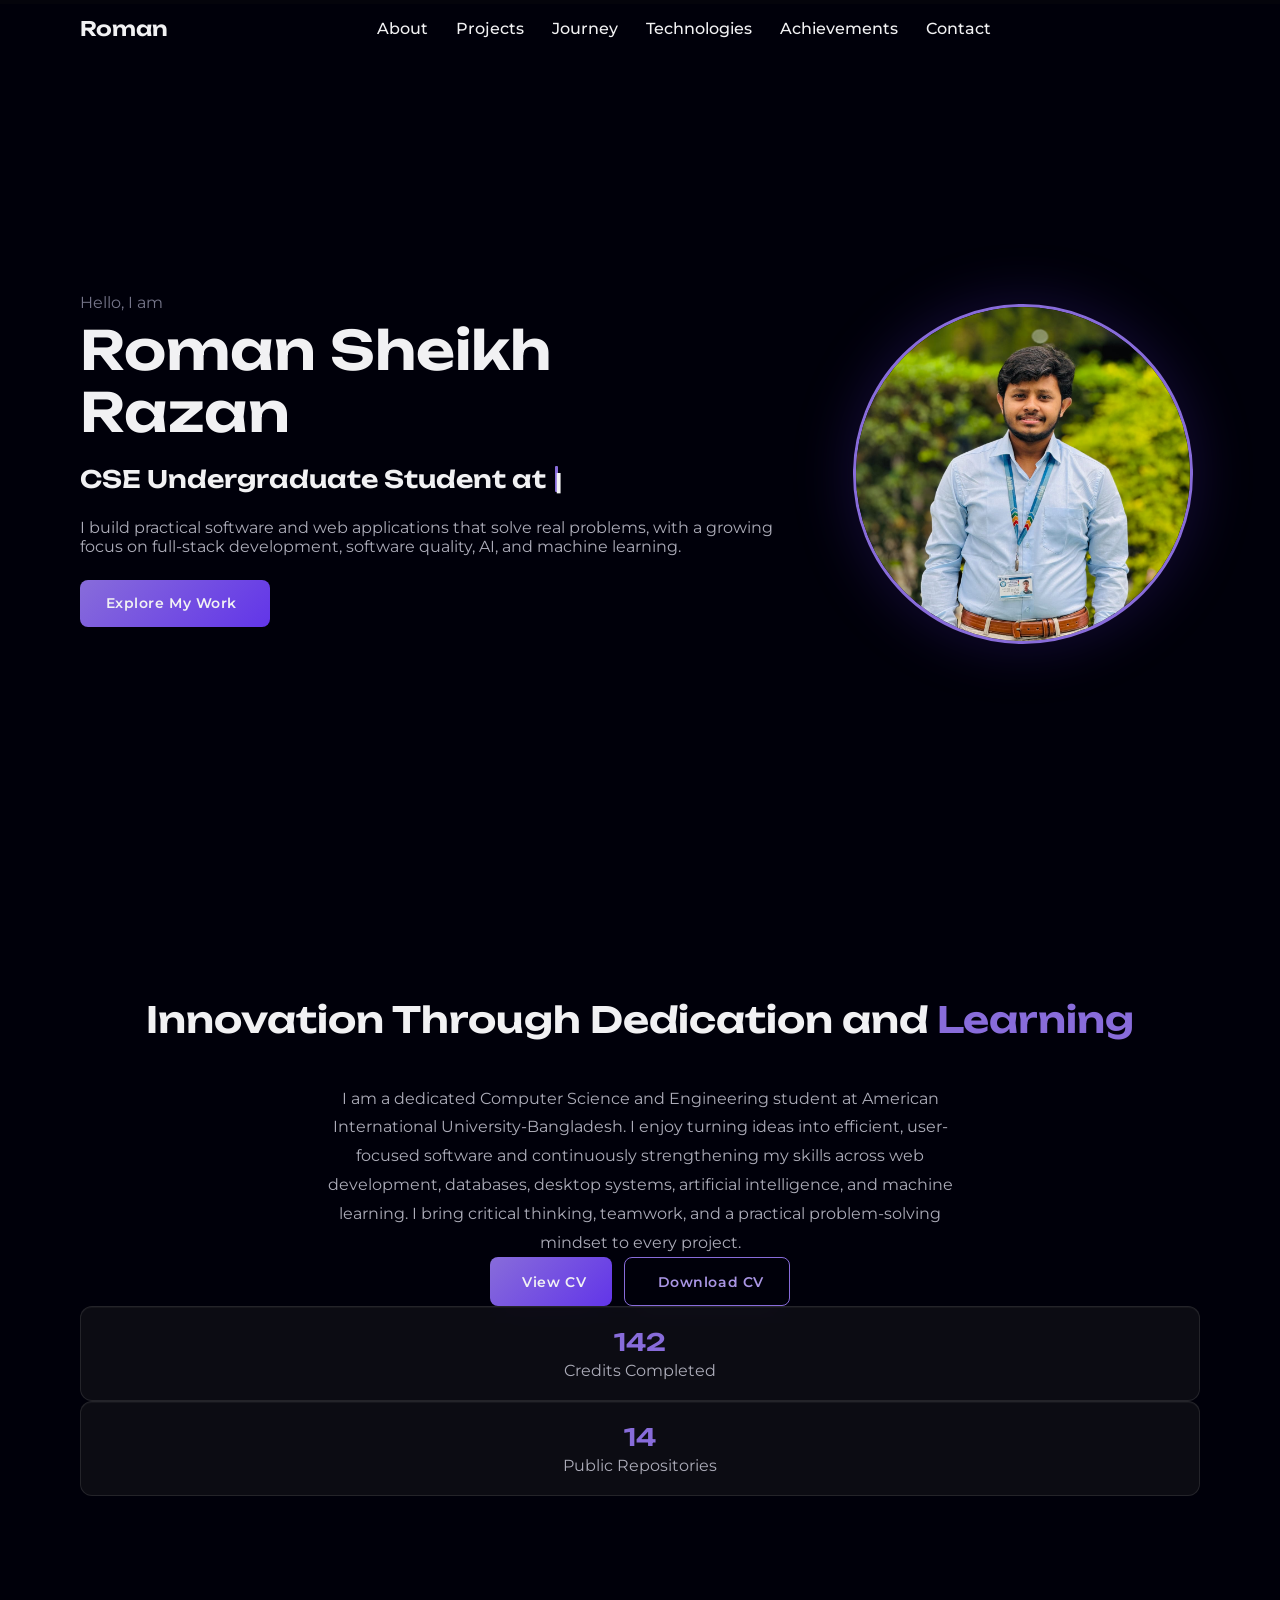
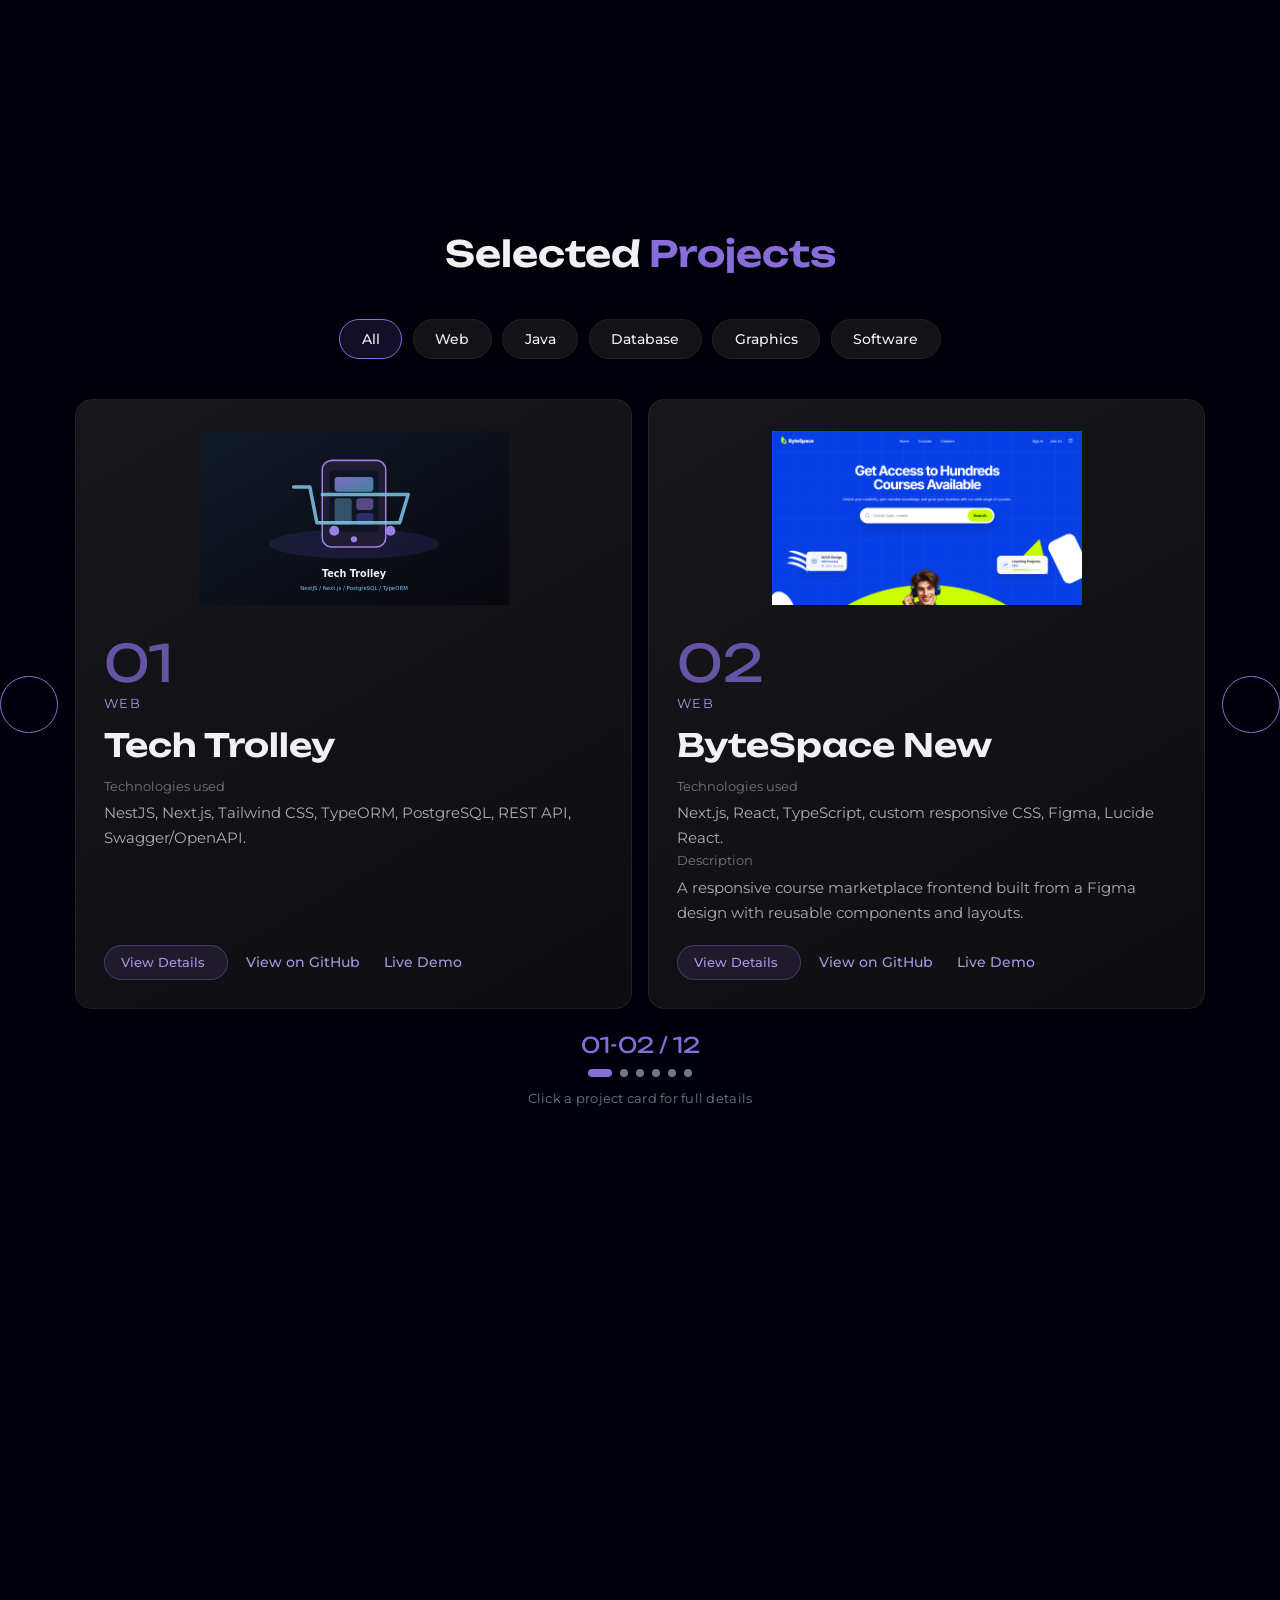
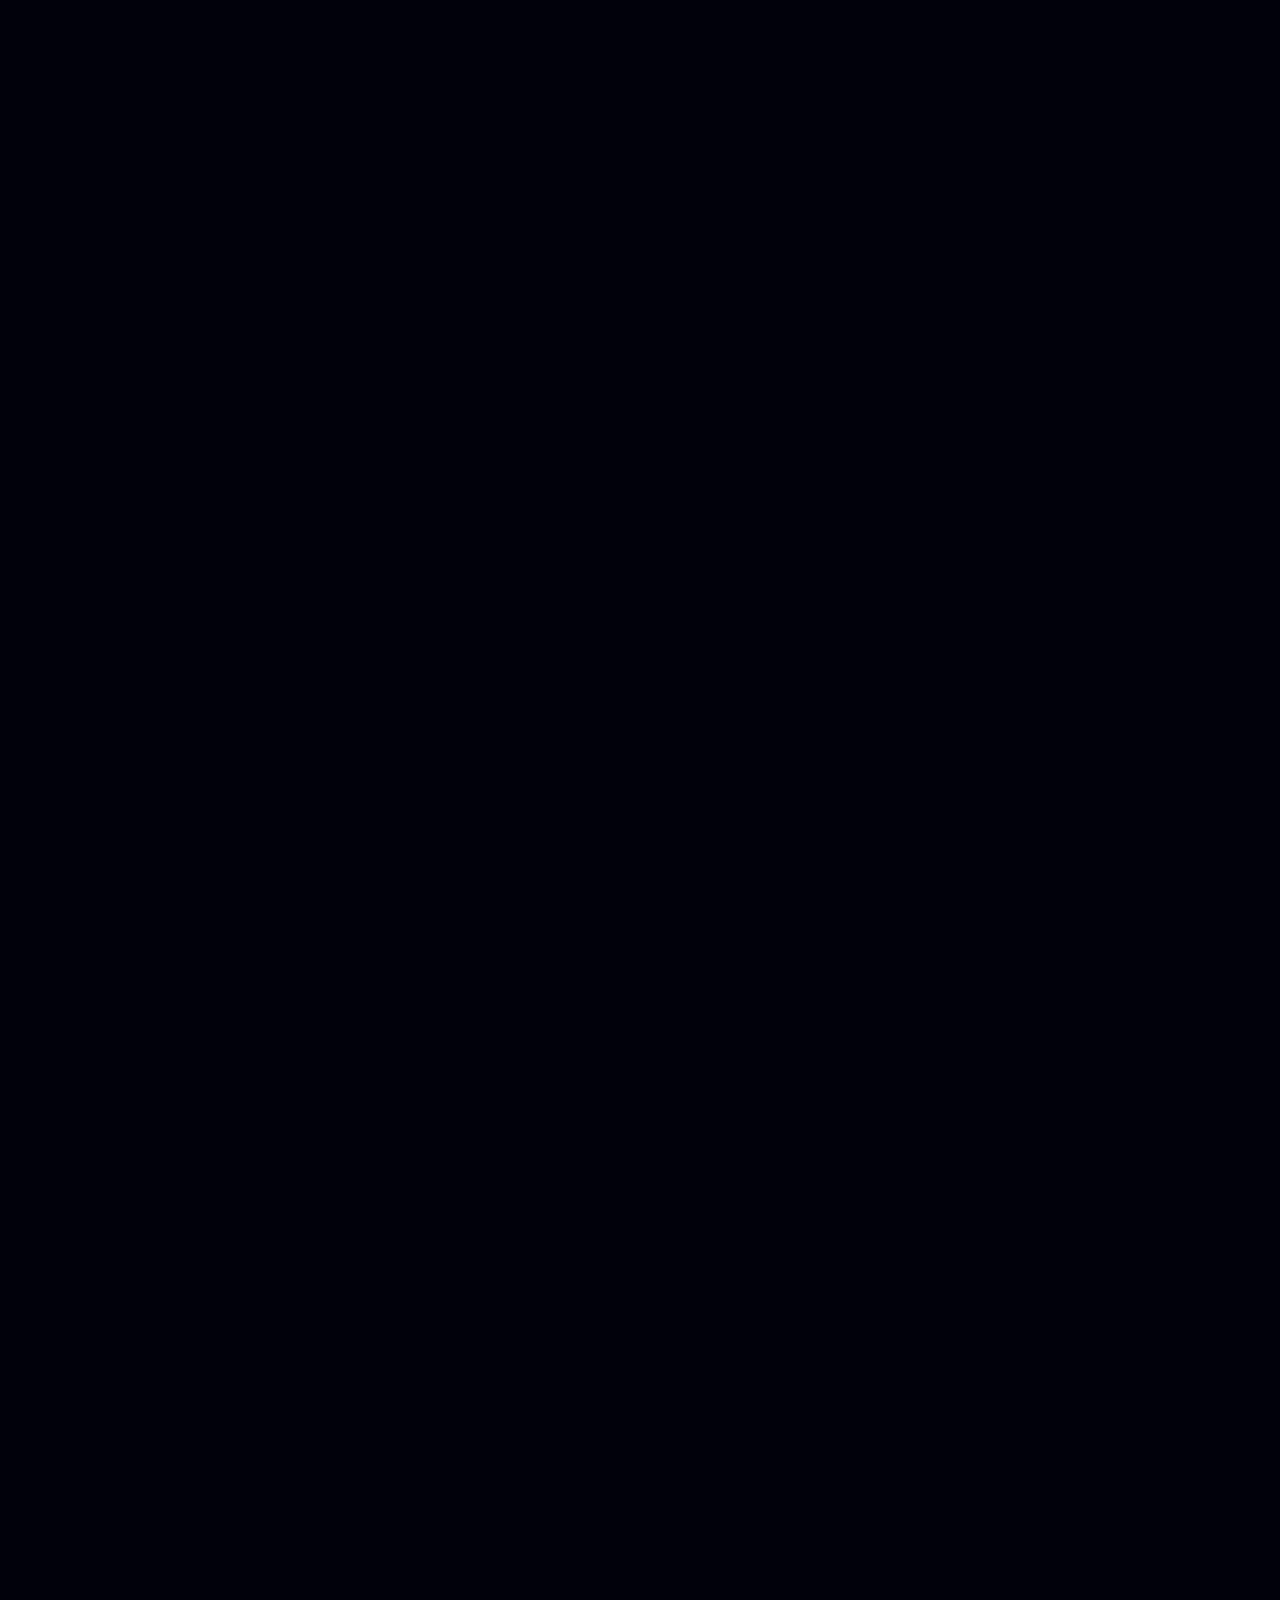
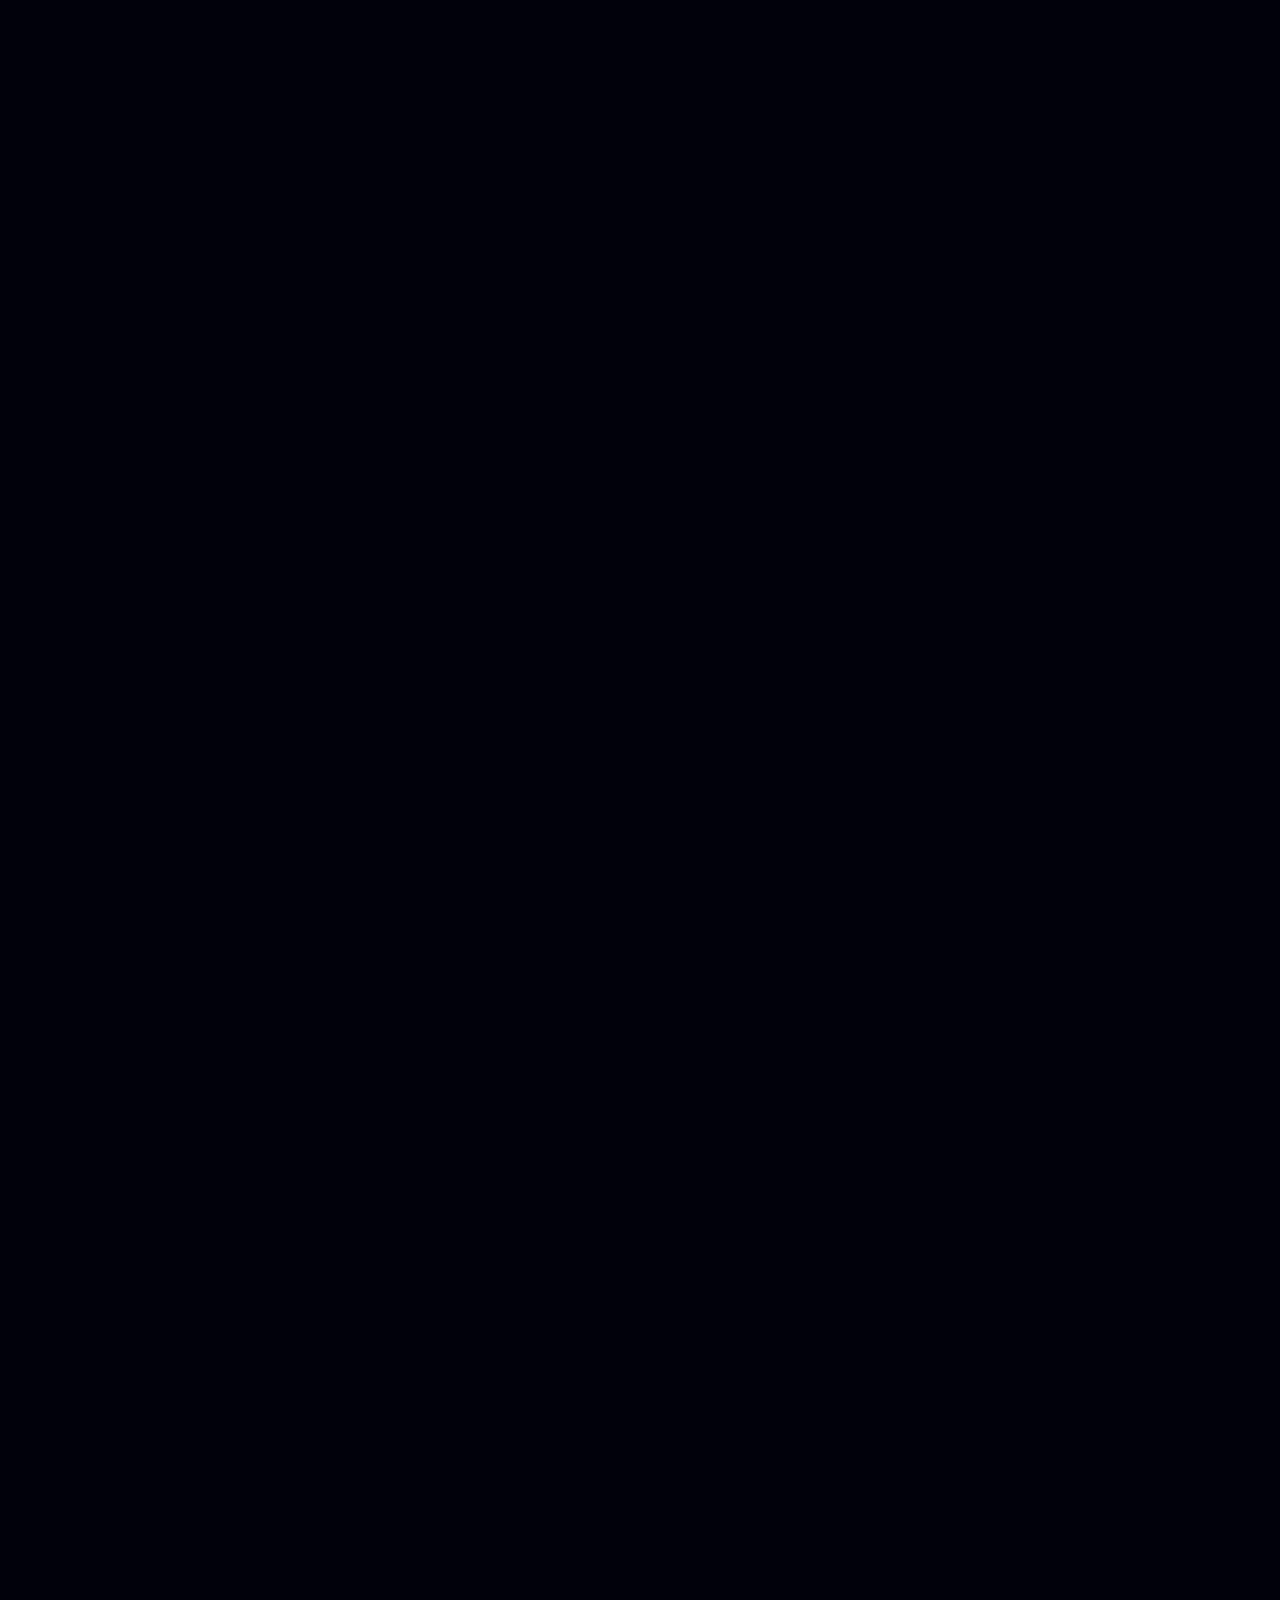
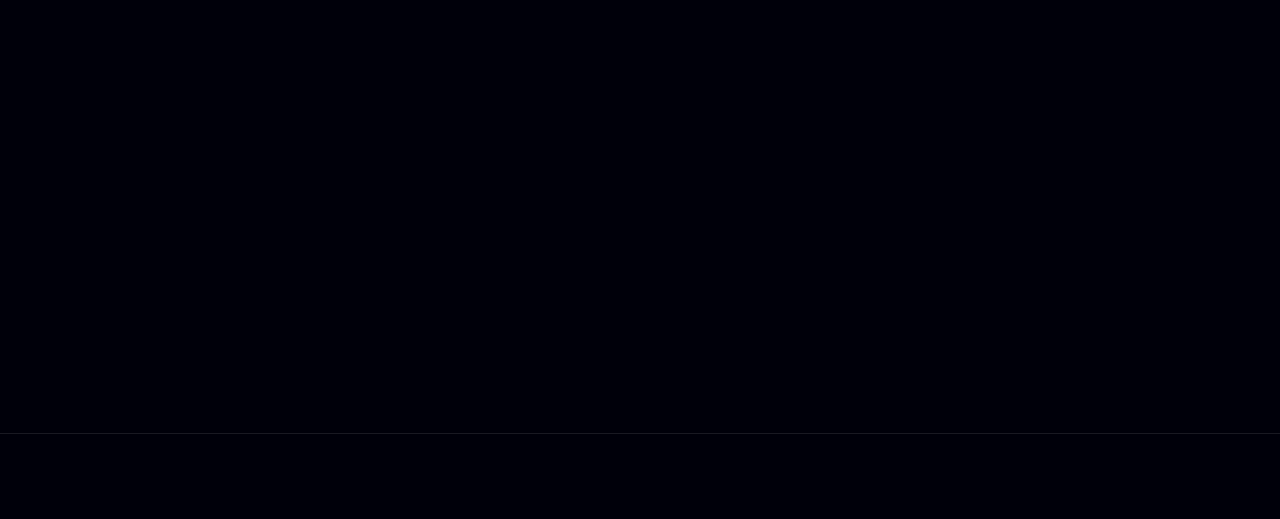
==== commit d0a53bc5: "Update portfolio CV and education details" ====
--- a/index.html
+++ b/index.html
@@ -609,7 +609,7 @@
                <article class="work__card">
                   <span class="work__number">01</span>
                   <h3 class="work__title">BSc Computer Science &amp; Engineering</h3>
-                  <p class="work__description">American International University-Bangladesh (AIUB)<br>2023 - Present | CGPA 3.43/4.00 | 12th Semester</p>
+                  <p class="work__description">American International University-Bangladesh (AIUB)<br>2023 - Present | CGPA 3.46/4.00 | Final Semester</p>
                </article>
                <article class="work__card">
                   <span class="work__number">02</span>
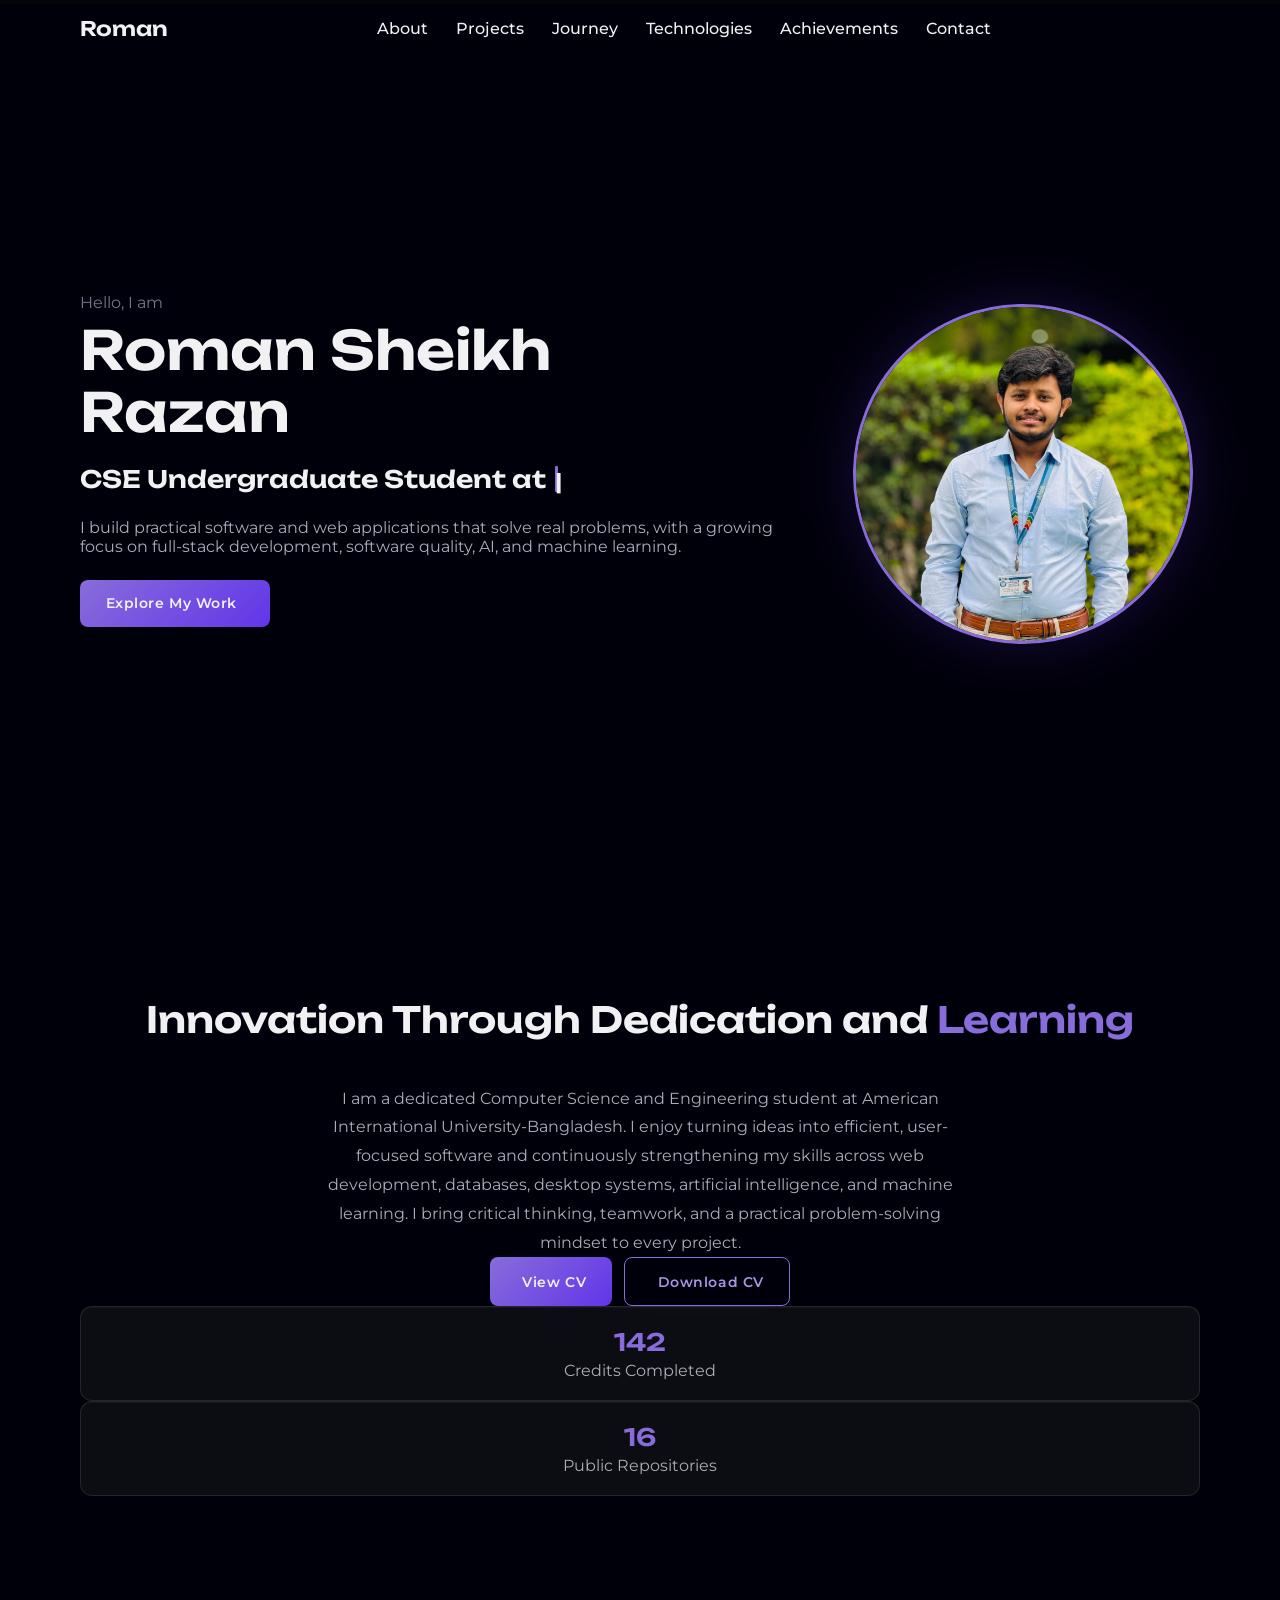
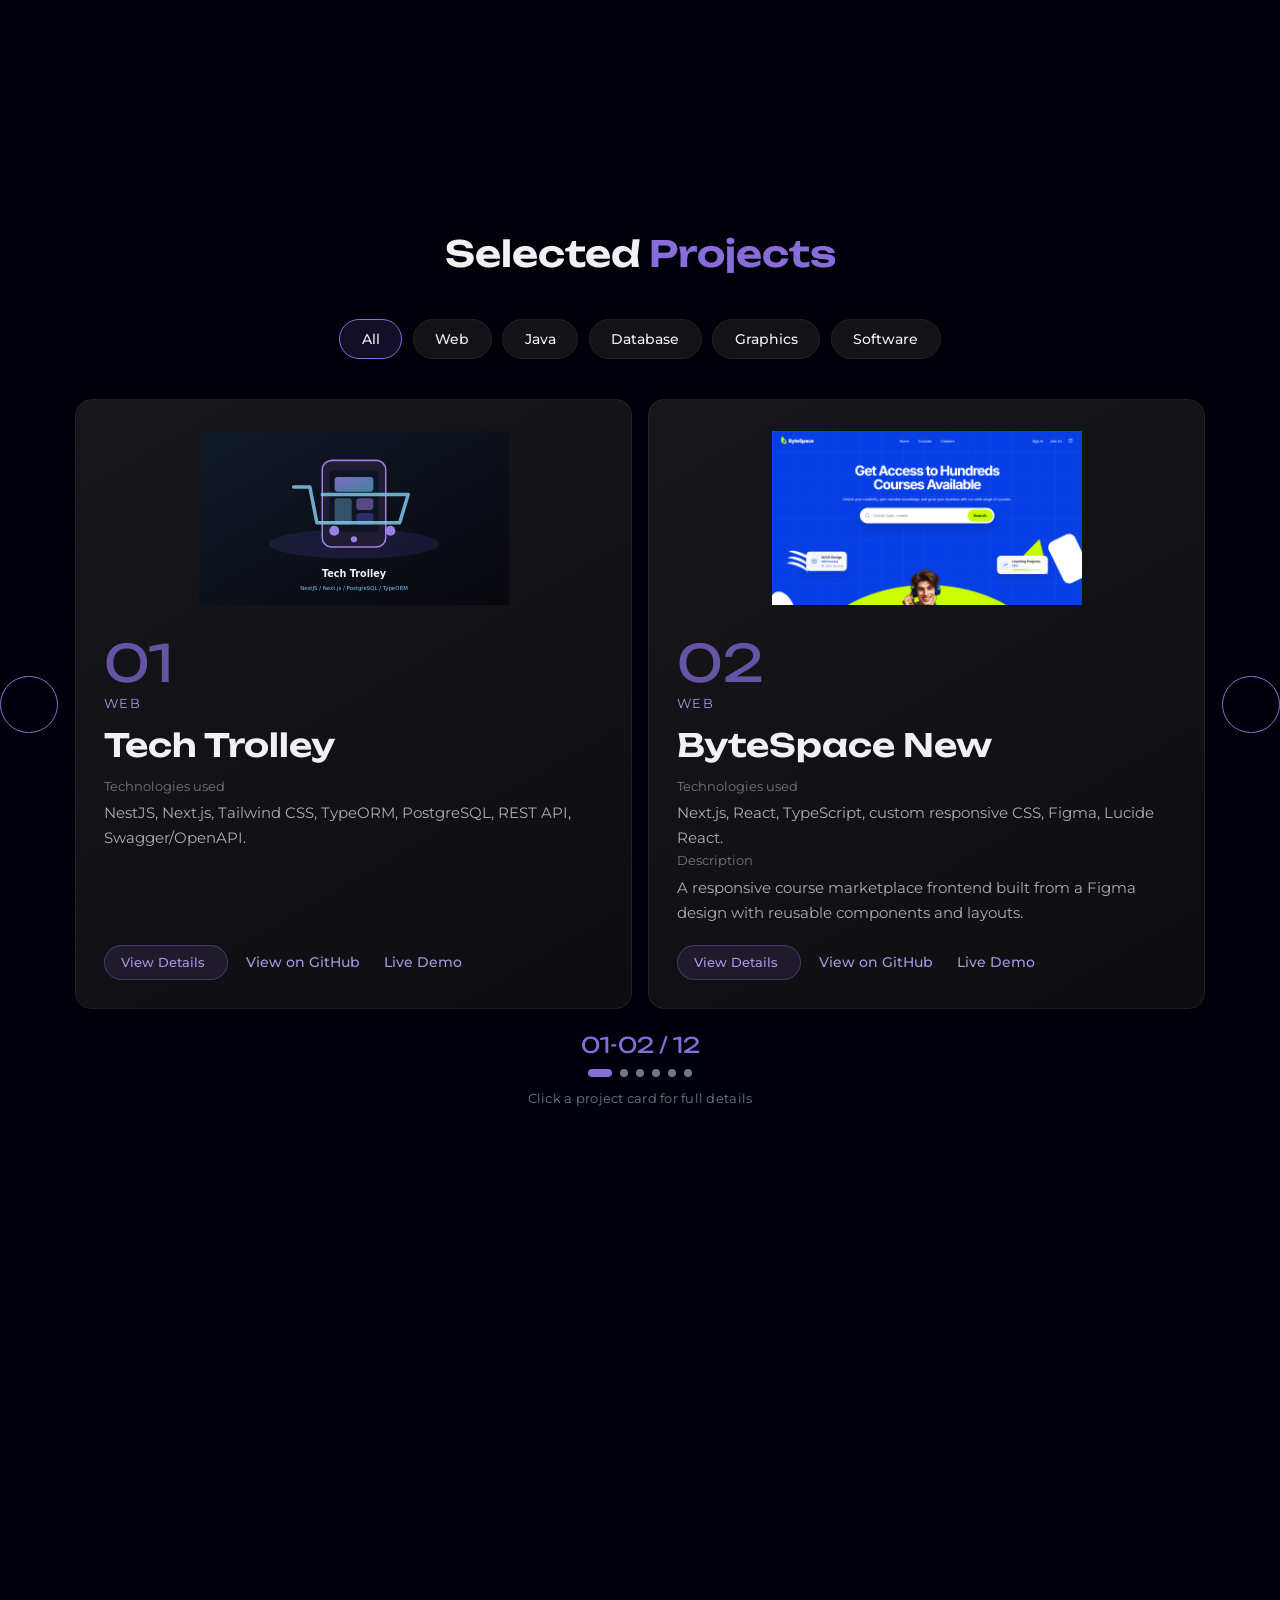
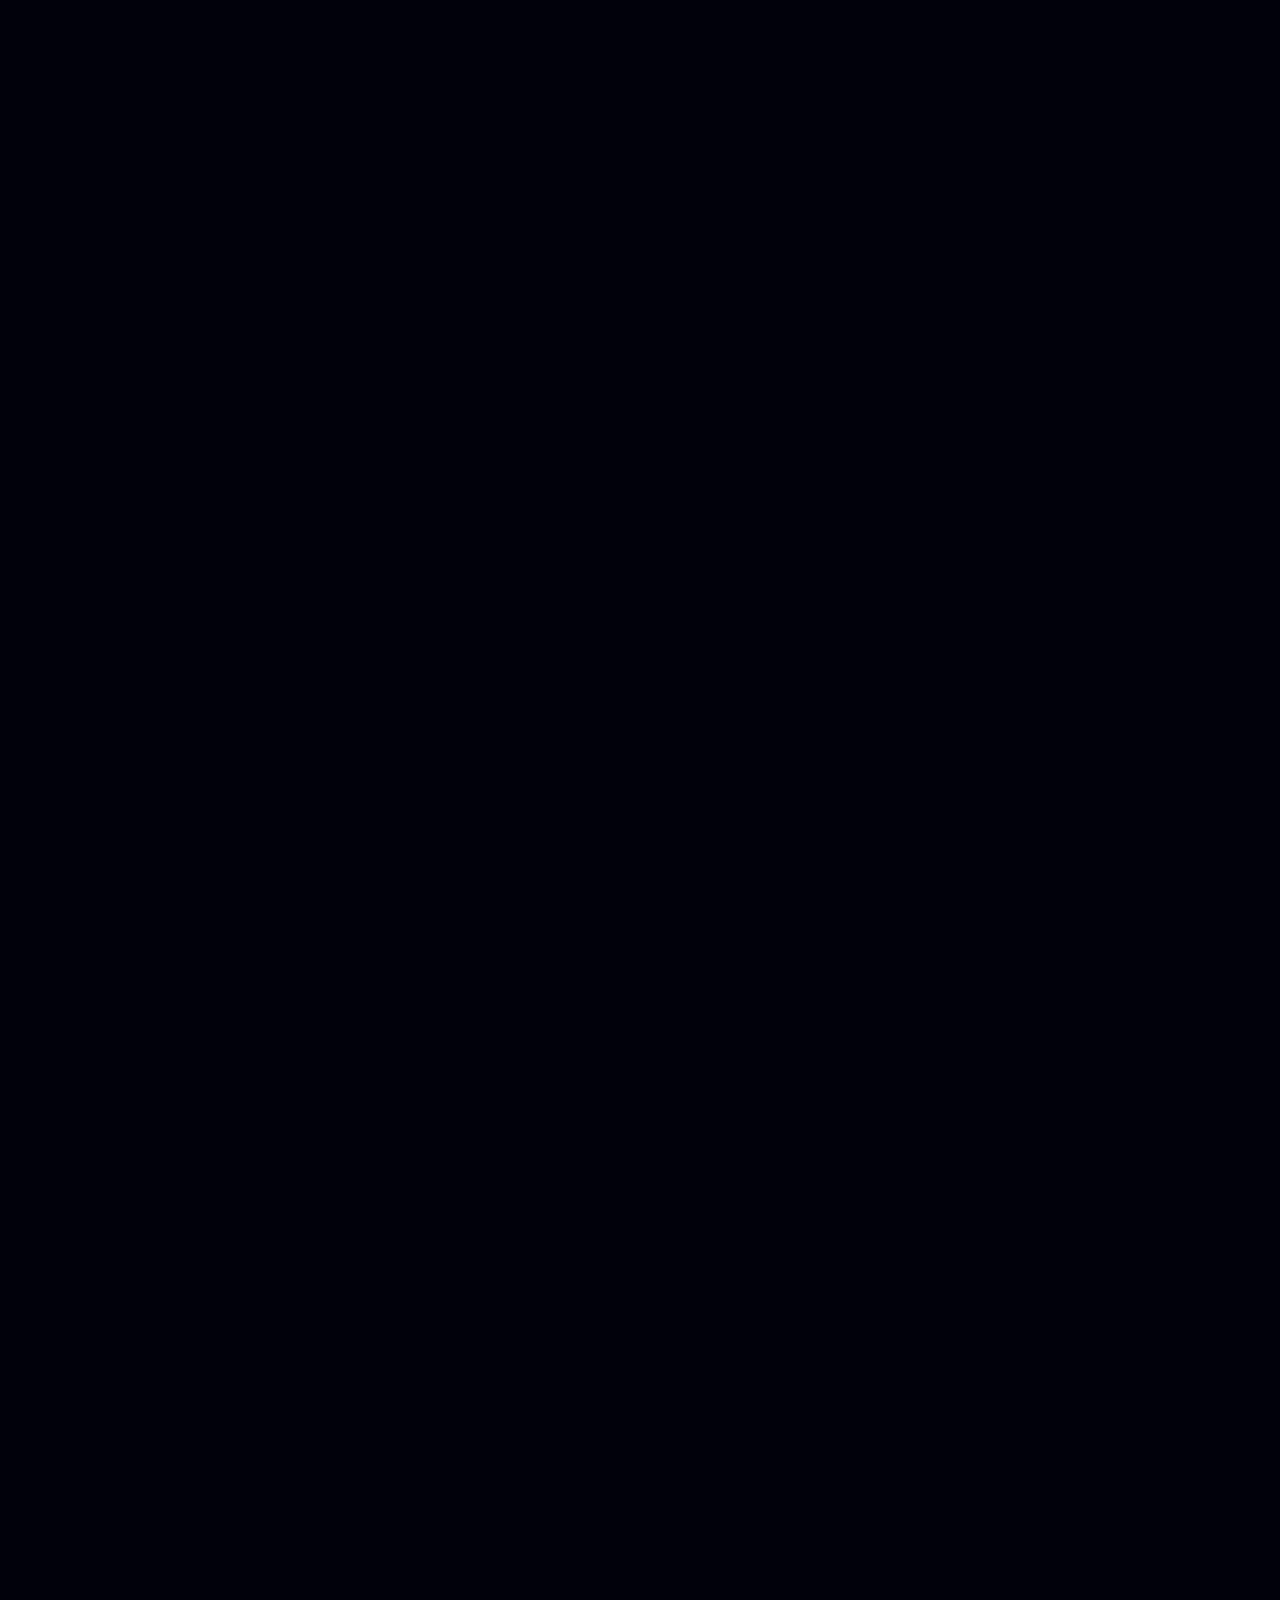
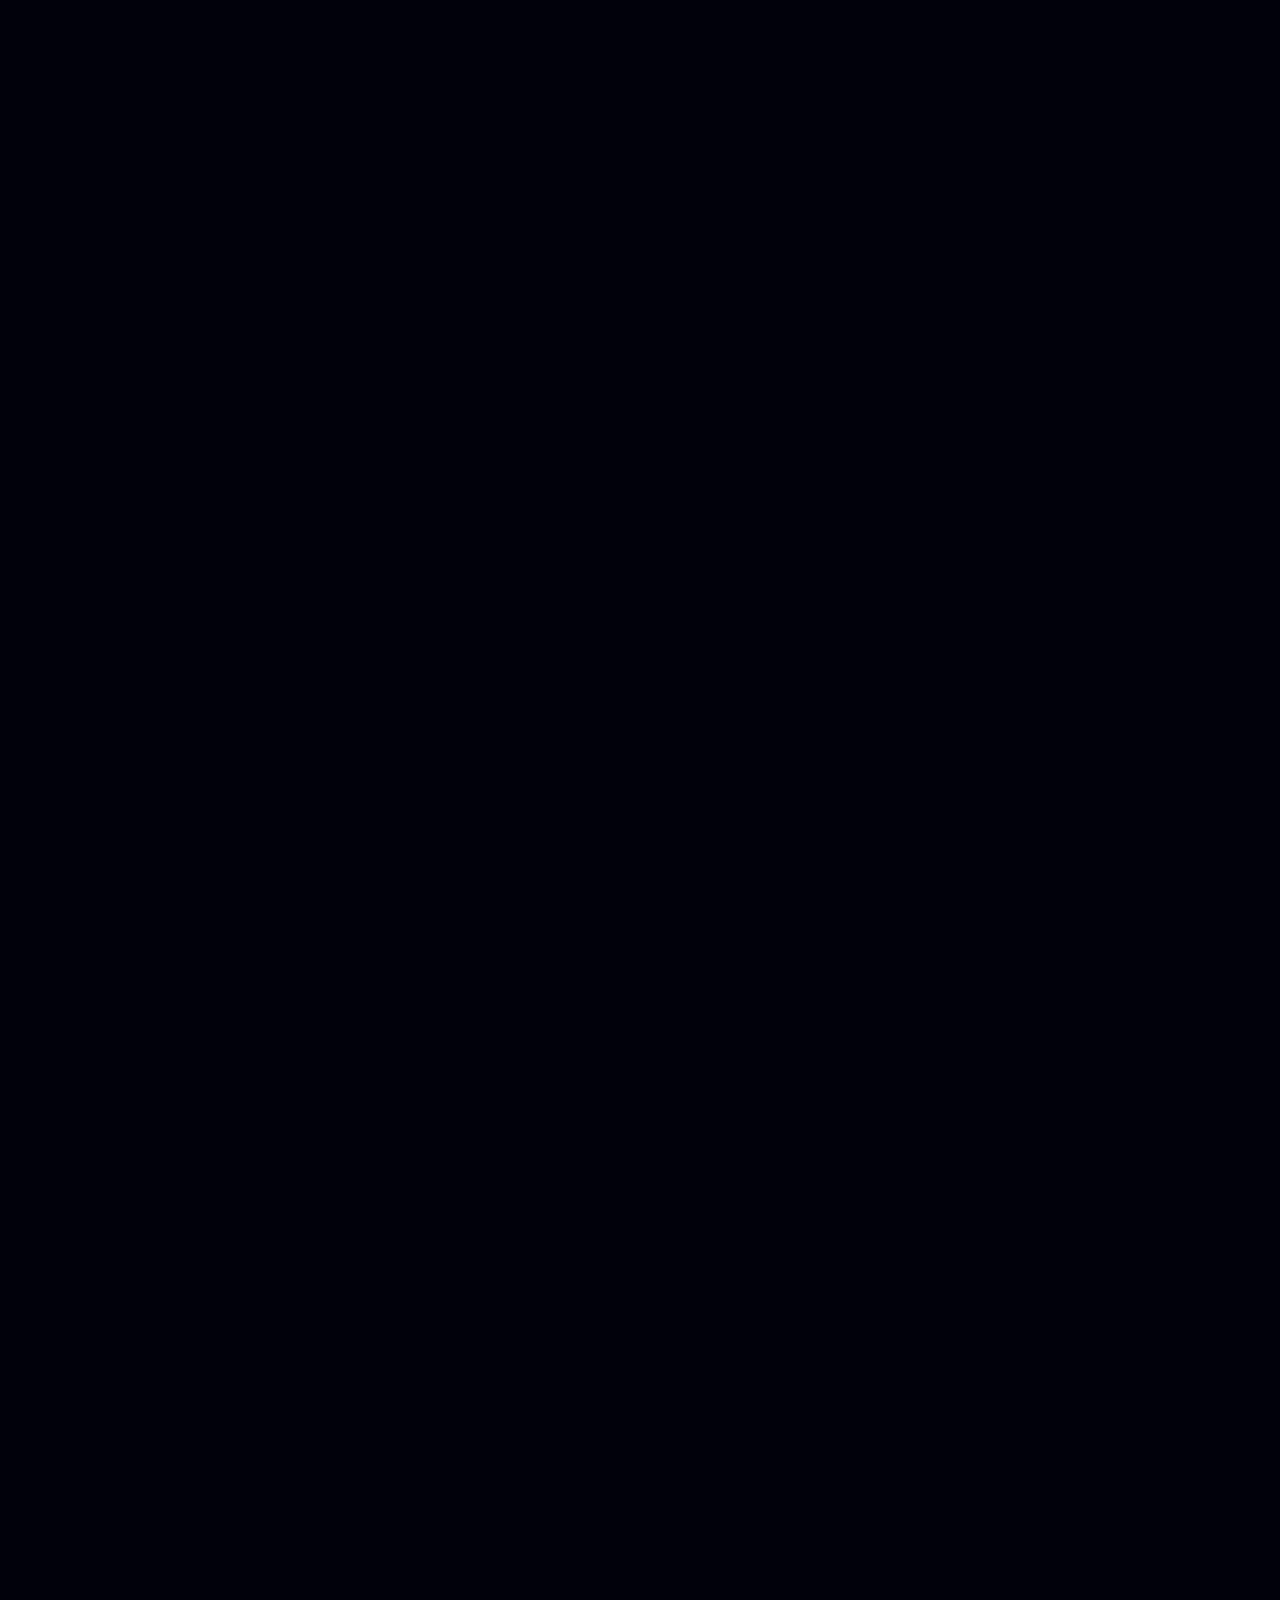
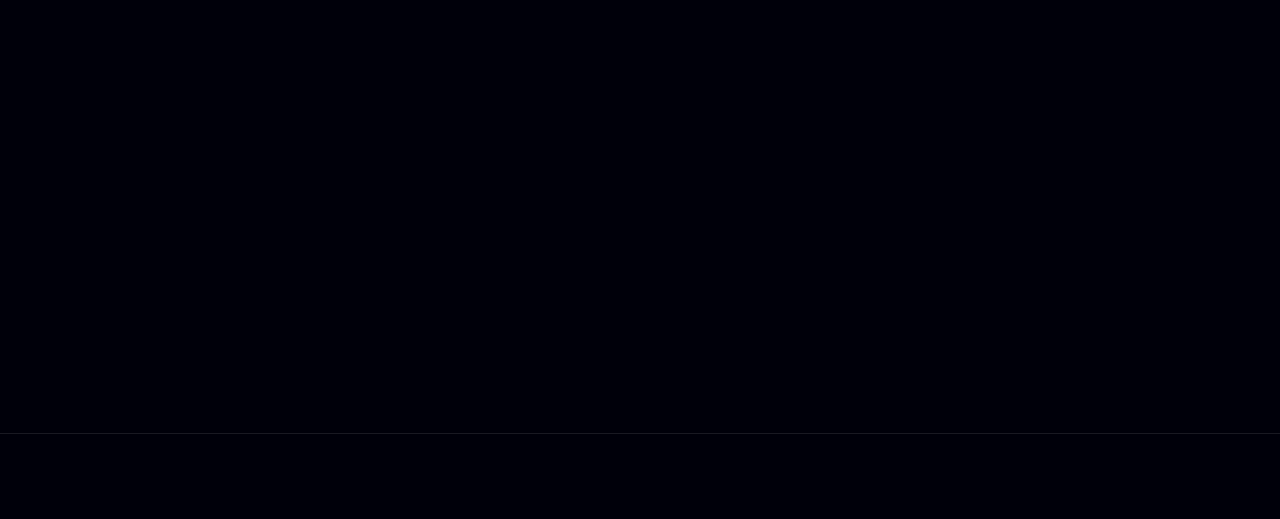
==== commit 9ddace30: "Update public repository count" ====
--- a/index.html
+++ b/index.html
@@ -133,7 +133,7 @@
                   <h3>142</h3><span>Credits Completed</span>
                </a>
                <a href="https://github.com/romanrazan?tab=repositories" target="_blank" rel="noopener" class="about__skill about__skill--link">
-                  <h3>14</h3><span>Public Repositories</span>
+                  <h3>16</h3><span>Public Repositories</span>
                </a>
                <a href="#technologies" class="about__skill about__skill--link">
                   <h3>37</h3><span>Technologies &amp; Tools</span>
